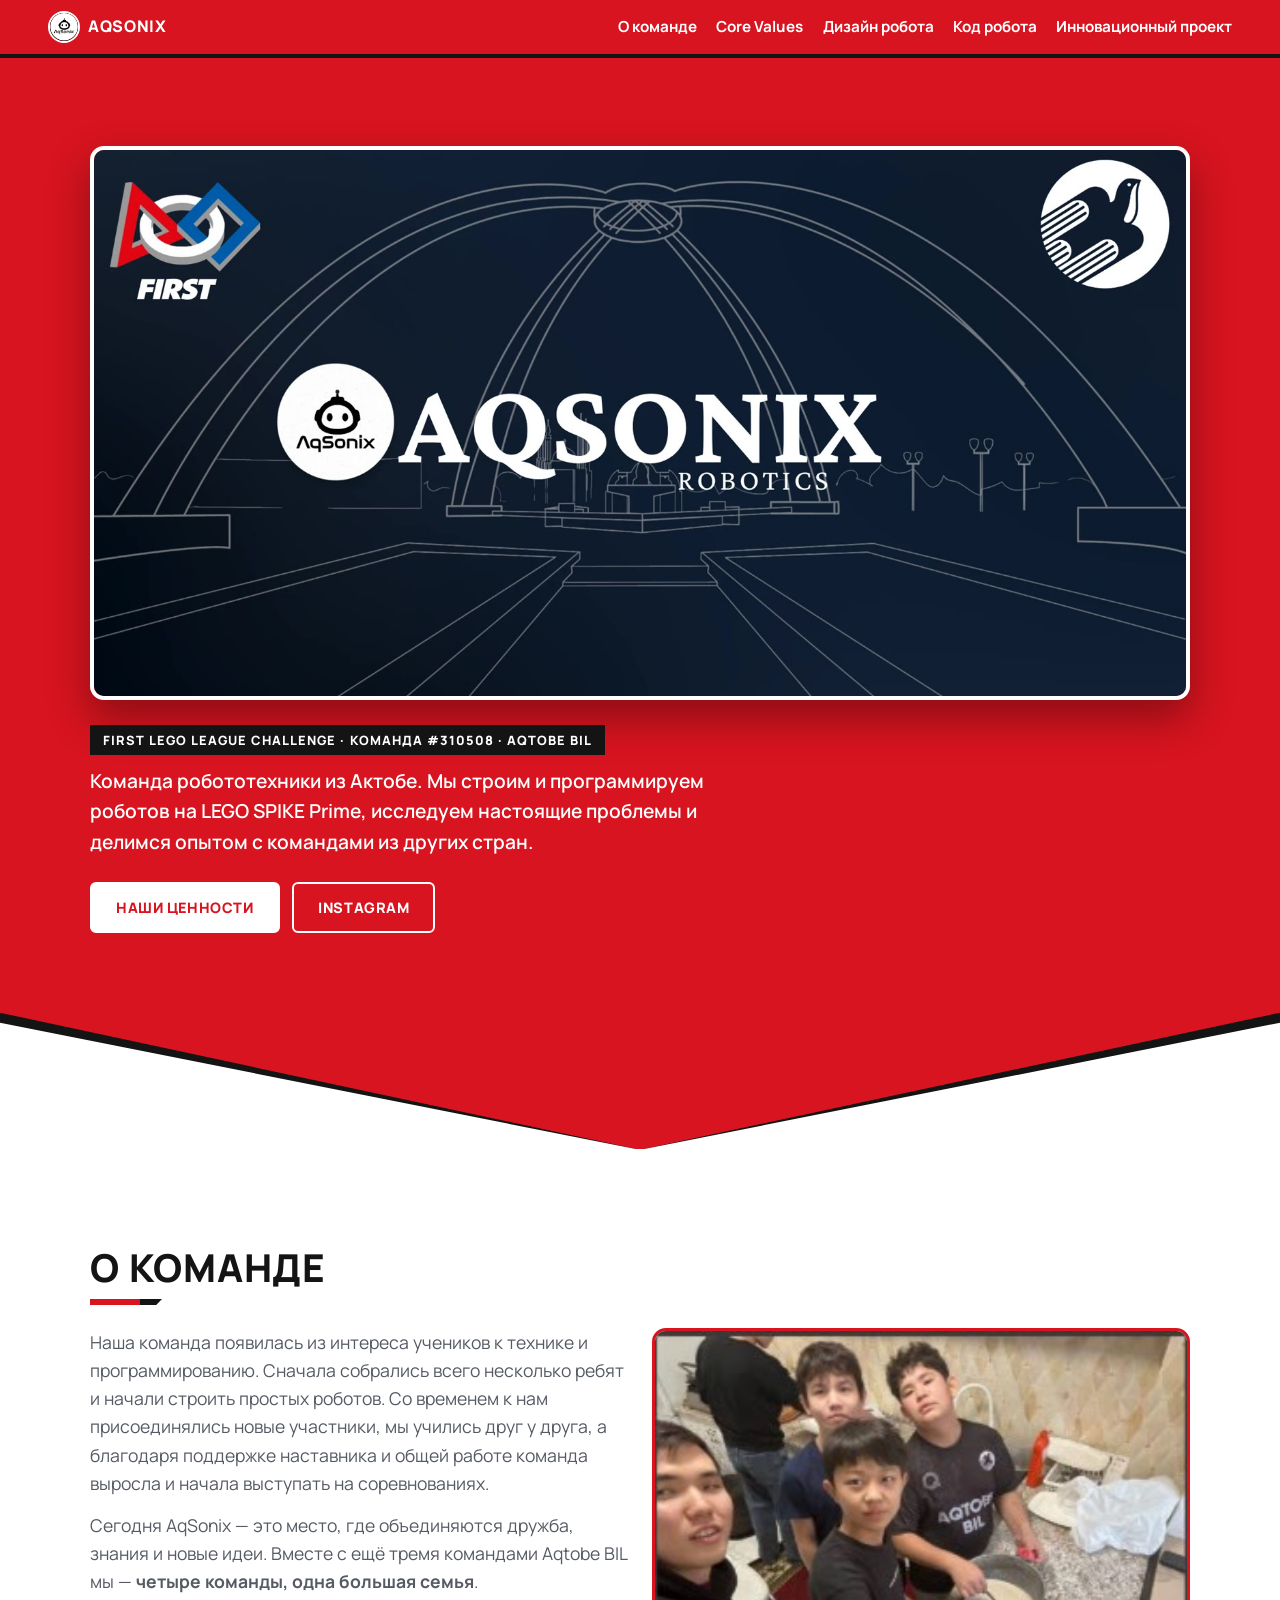
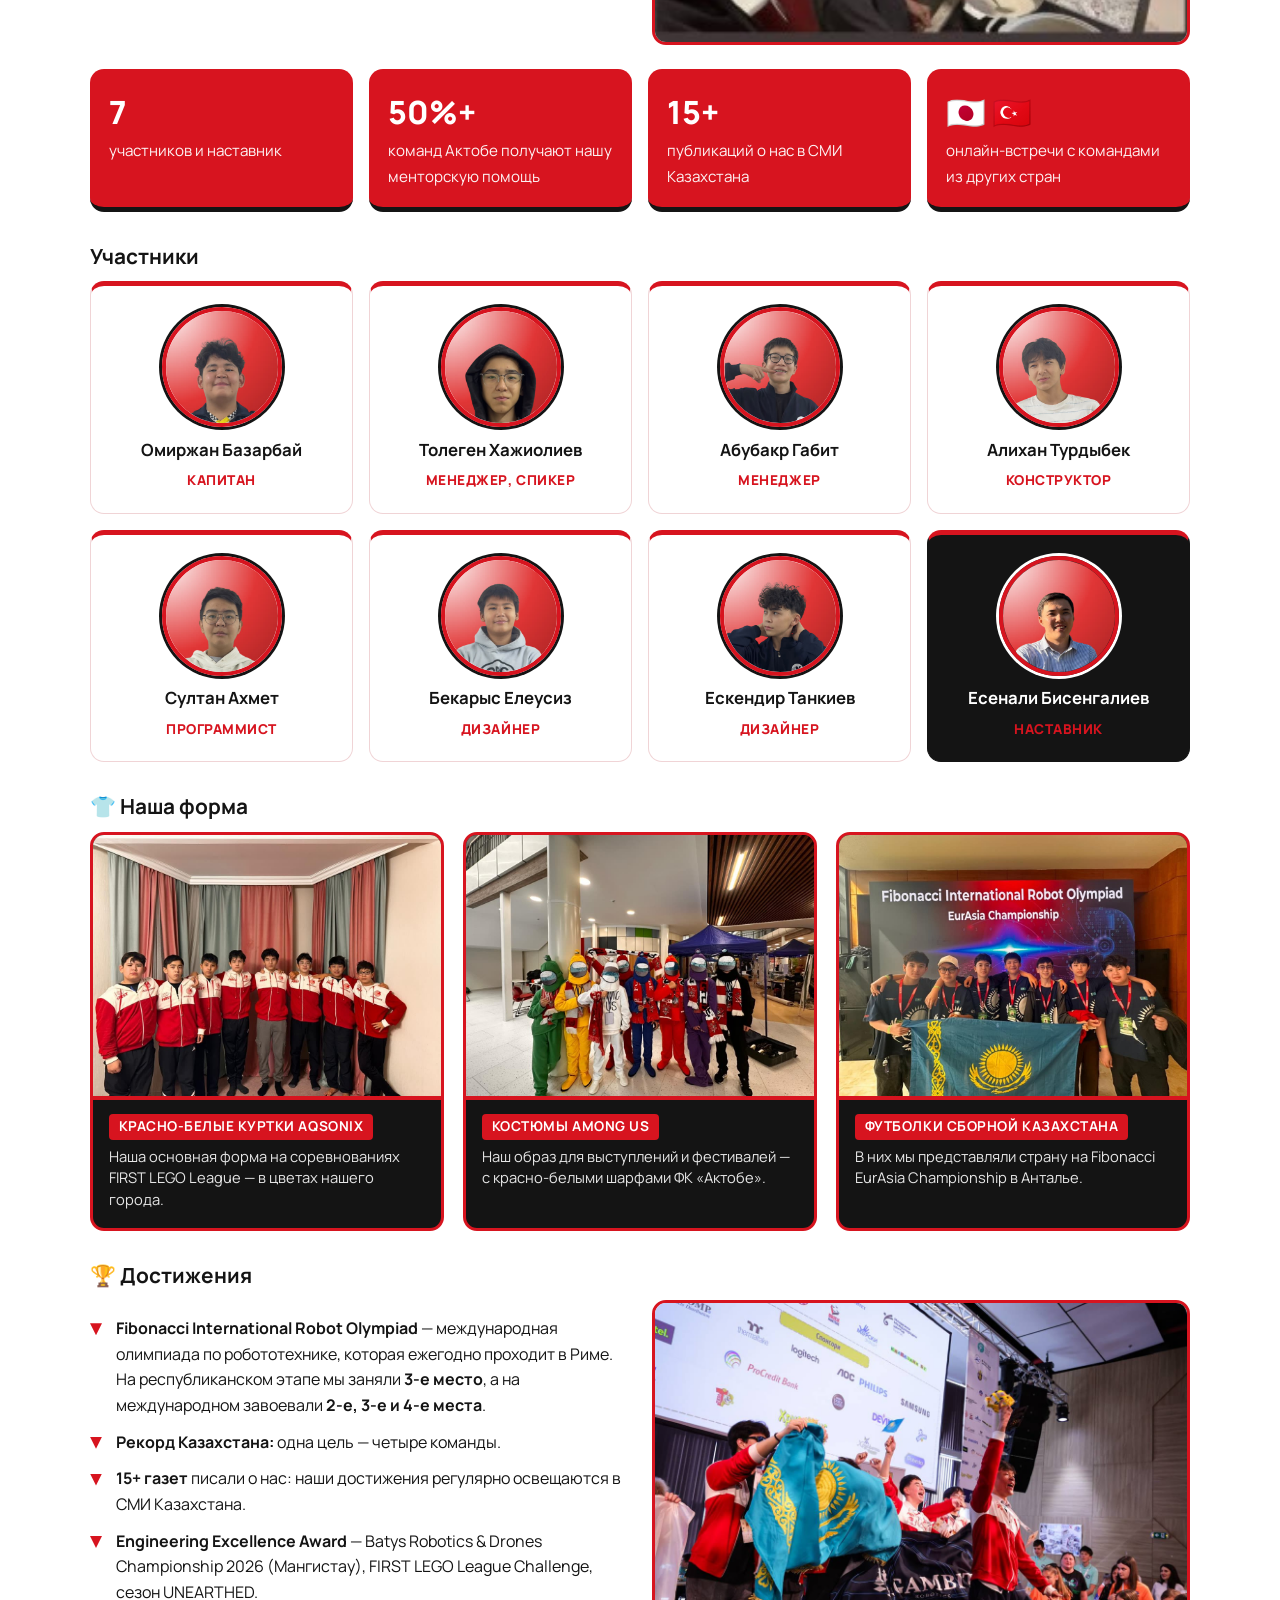
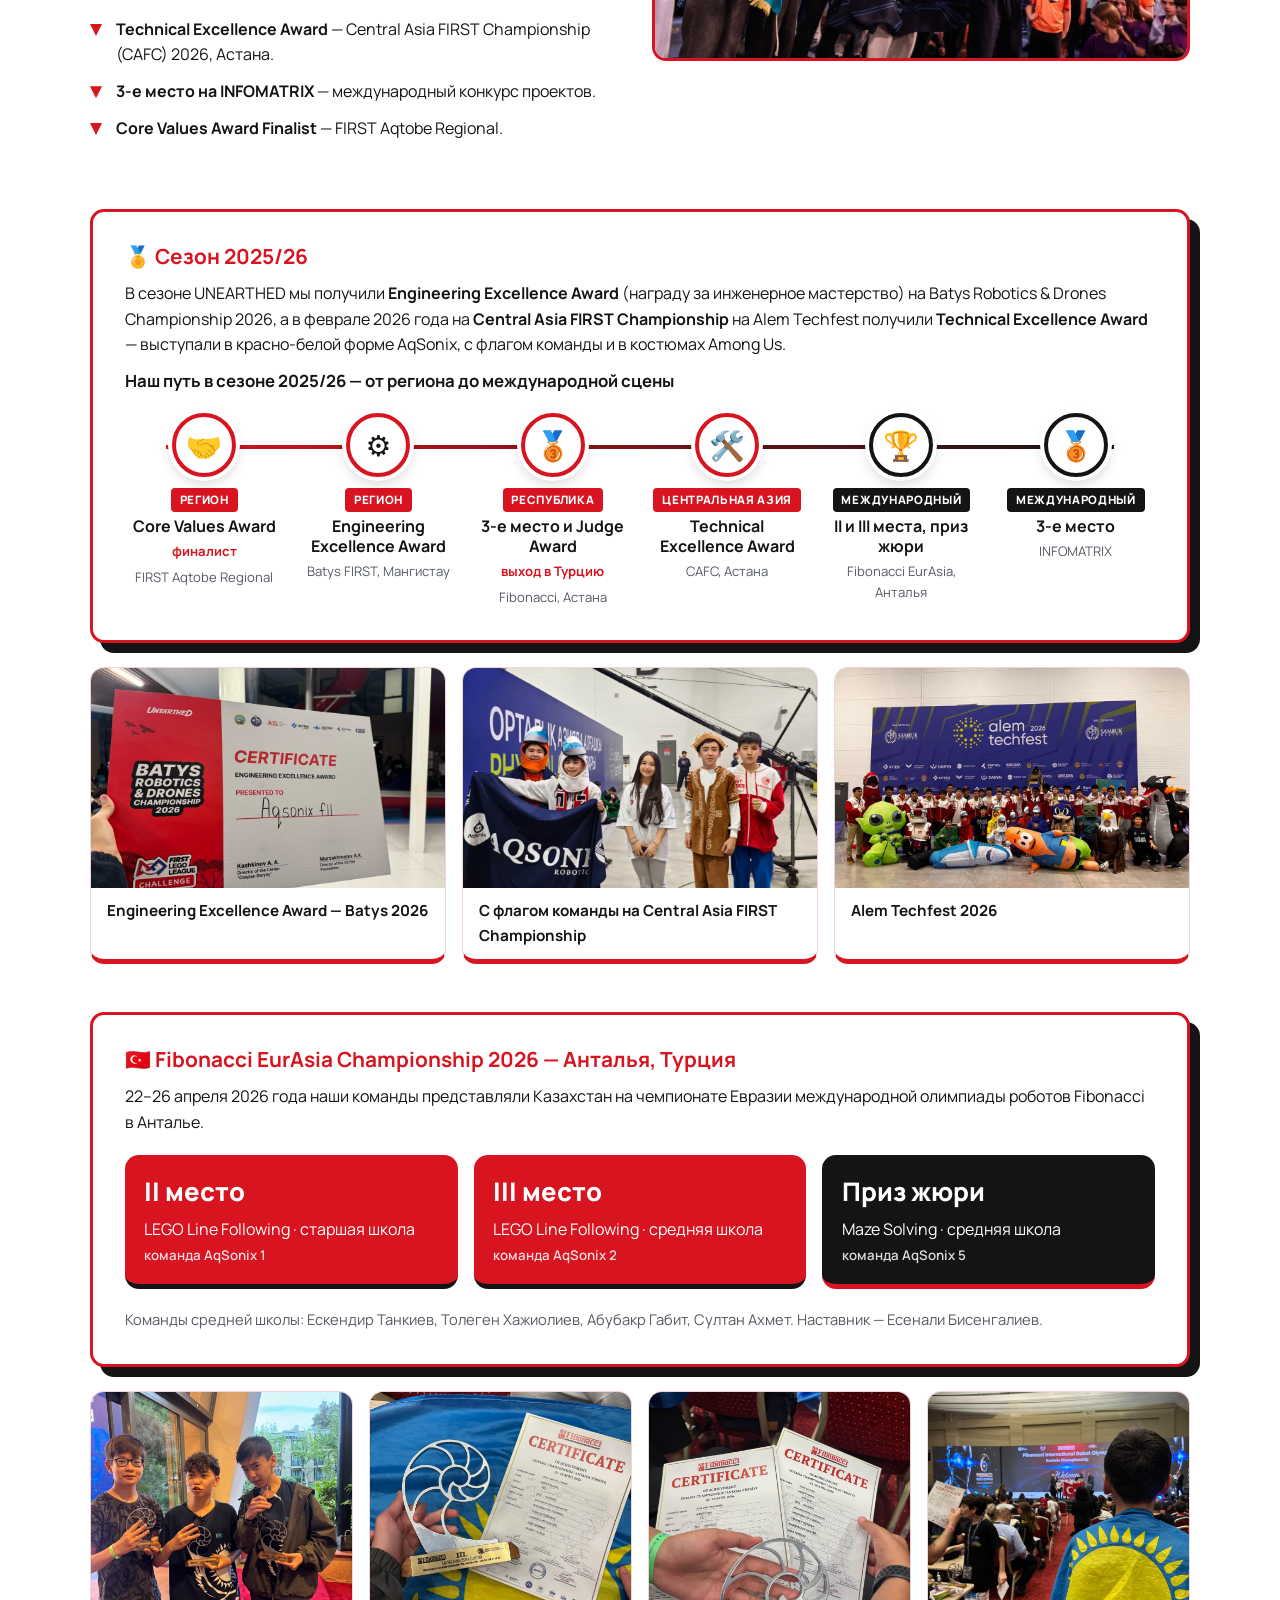
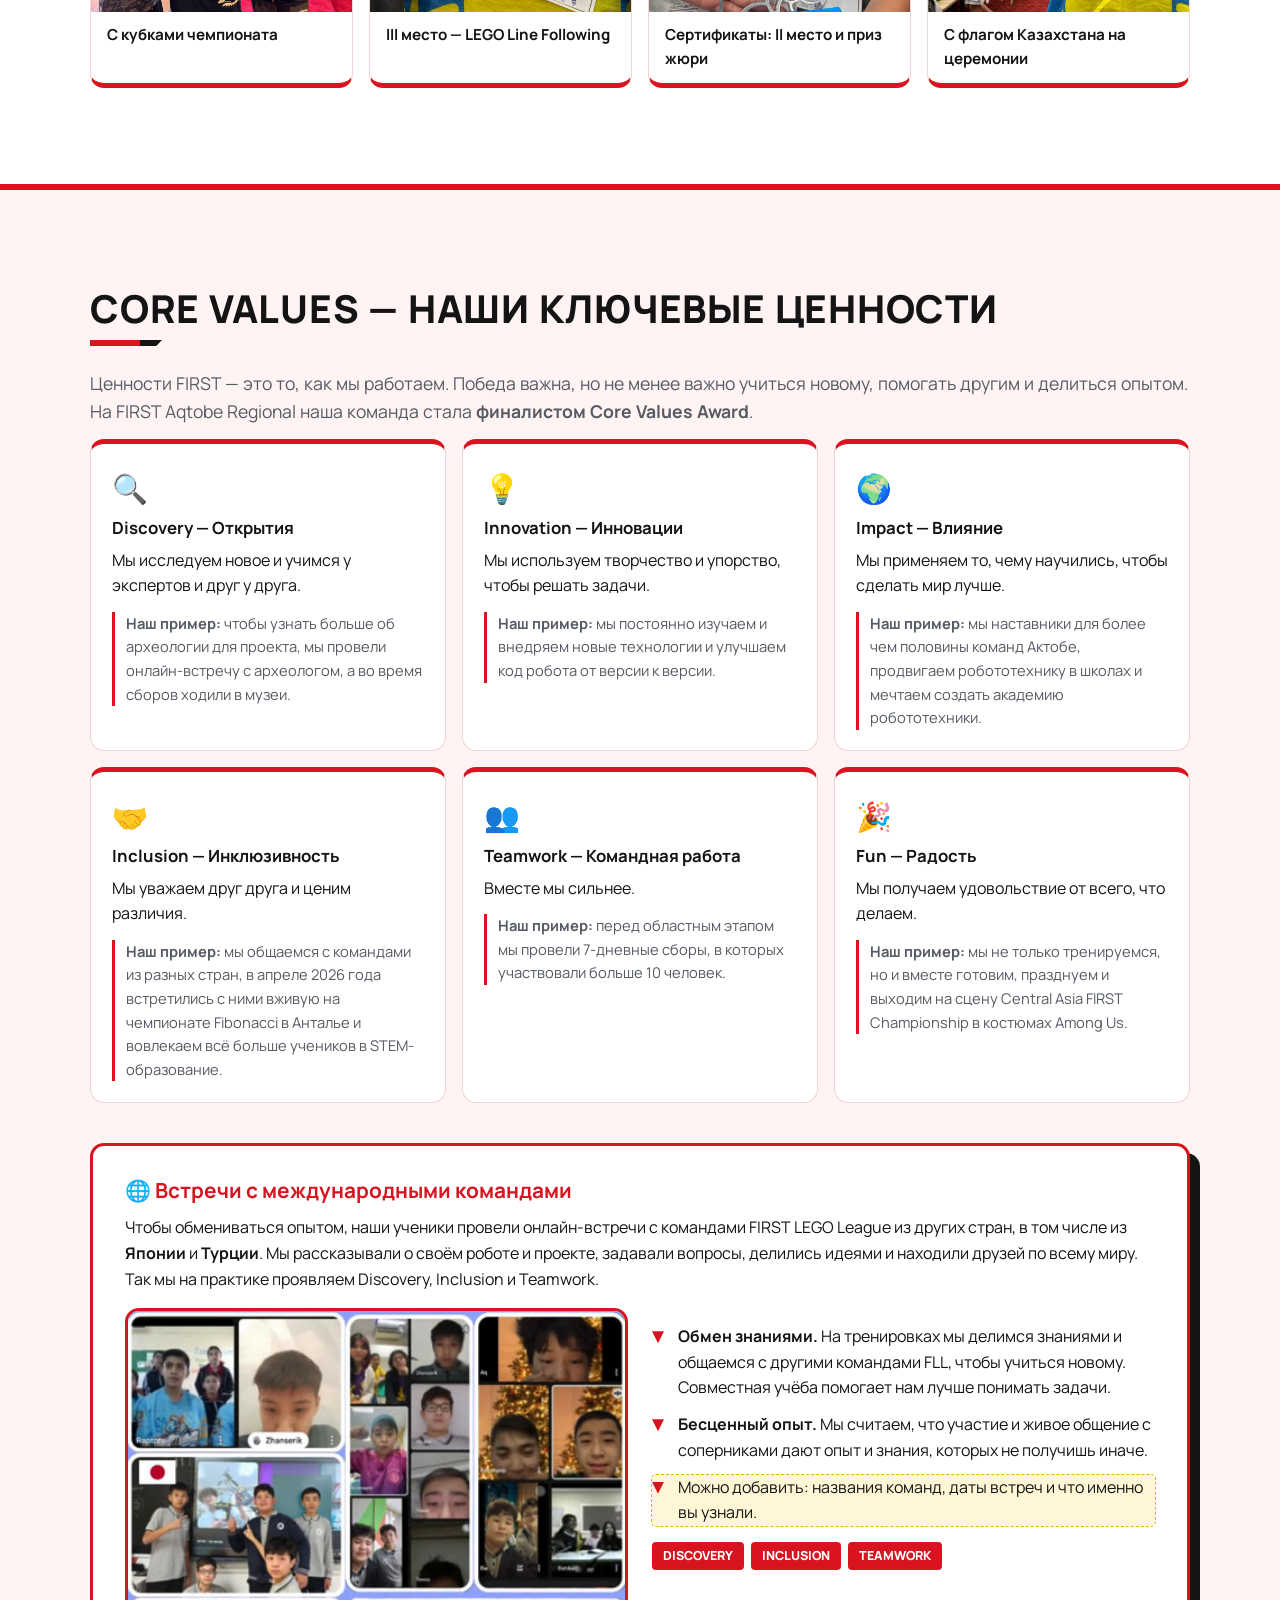
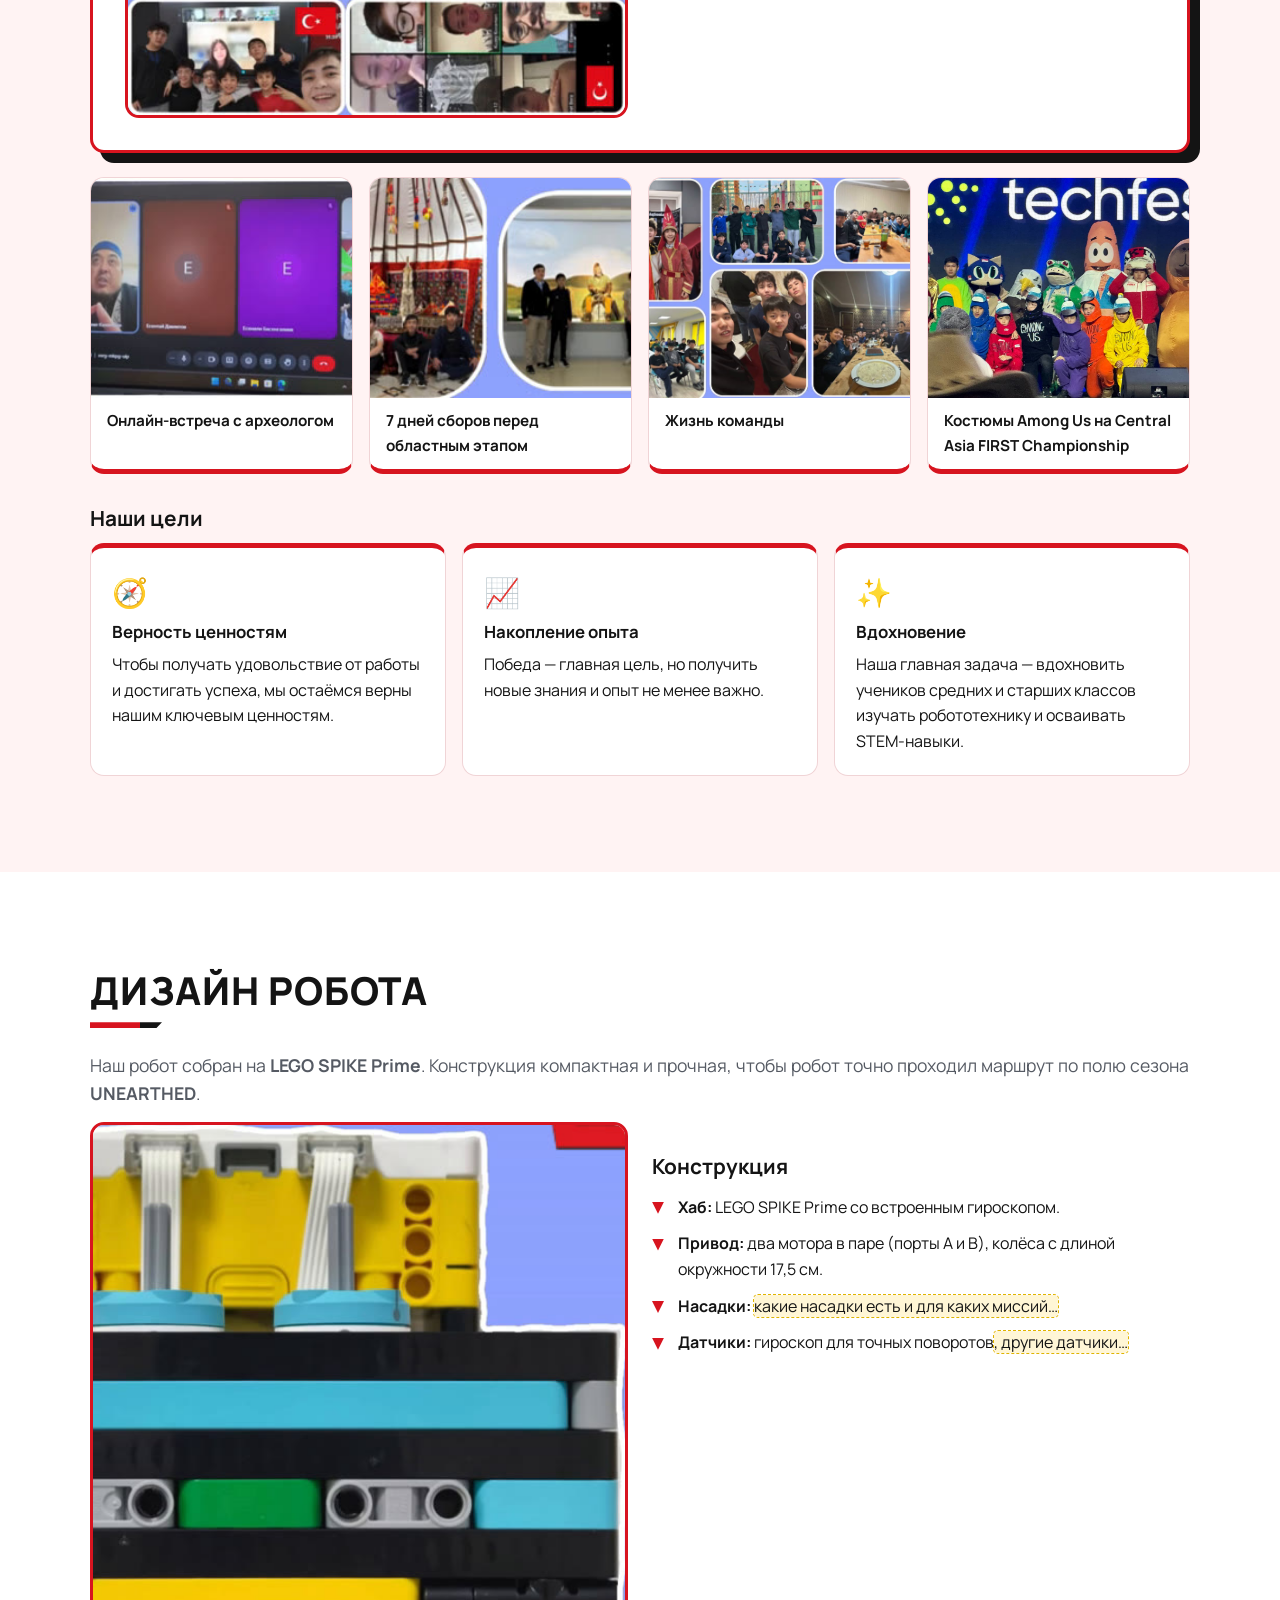
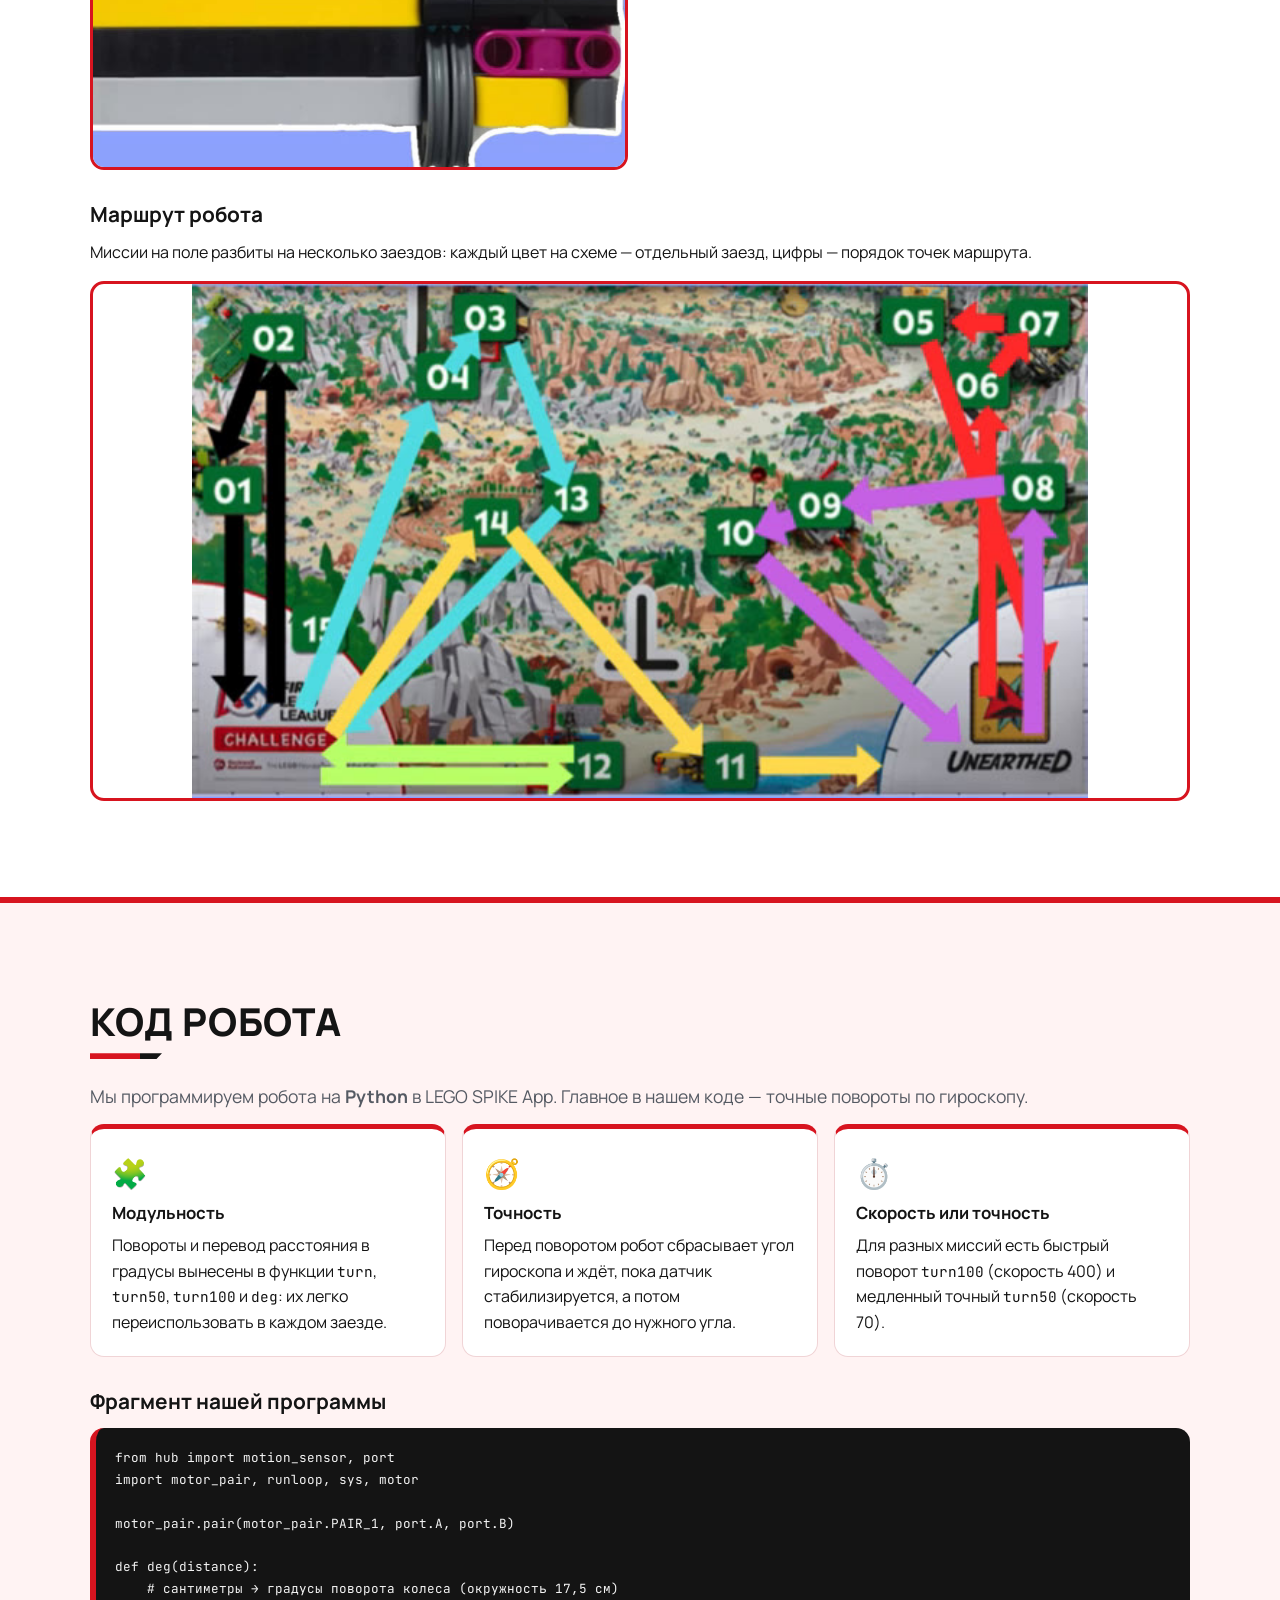
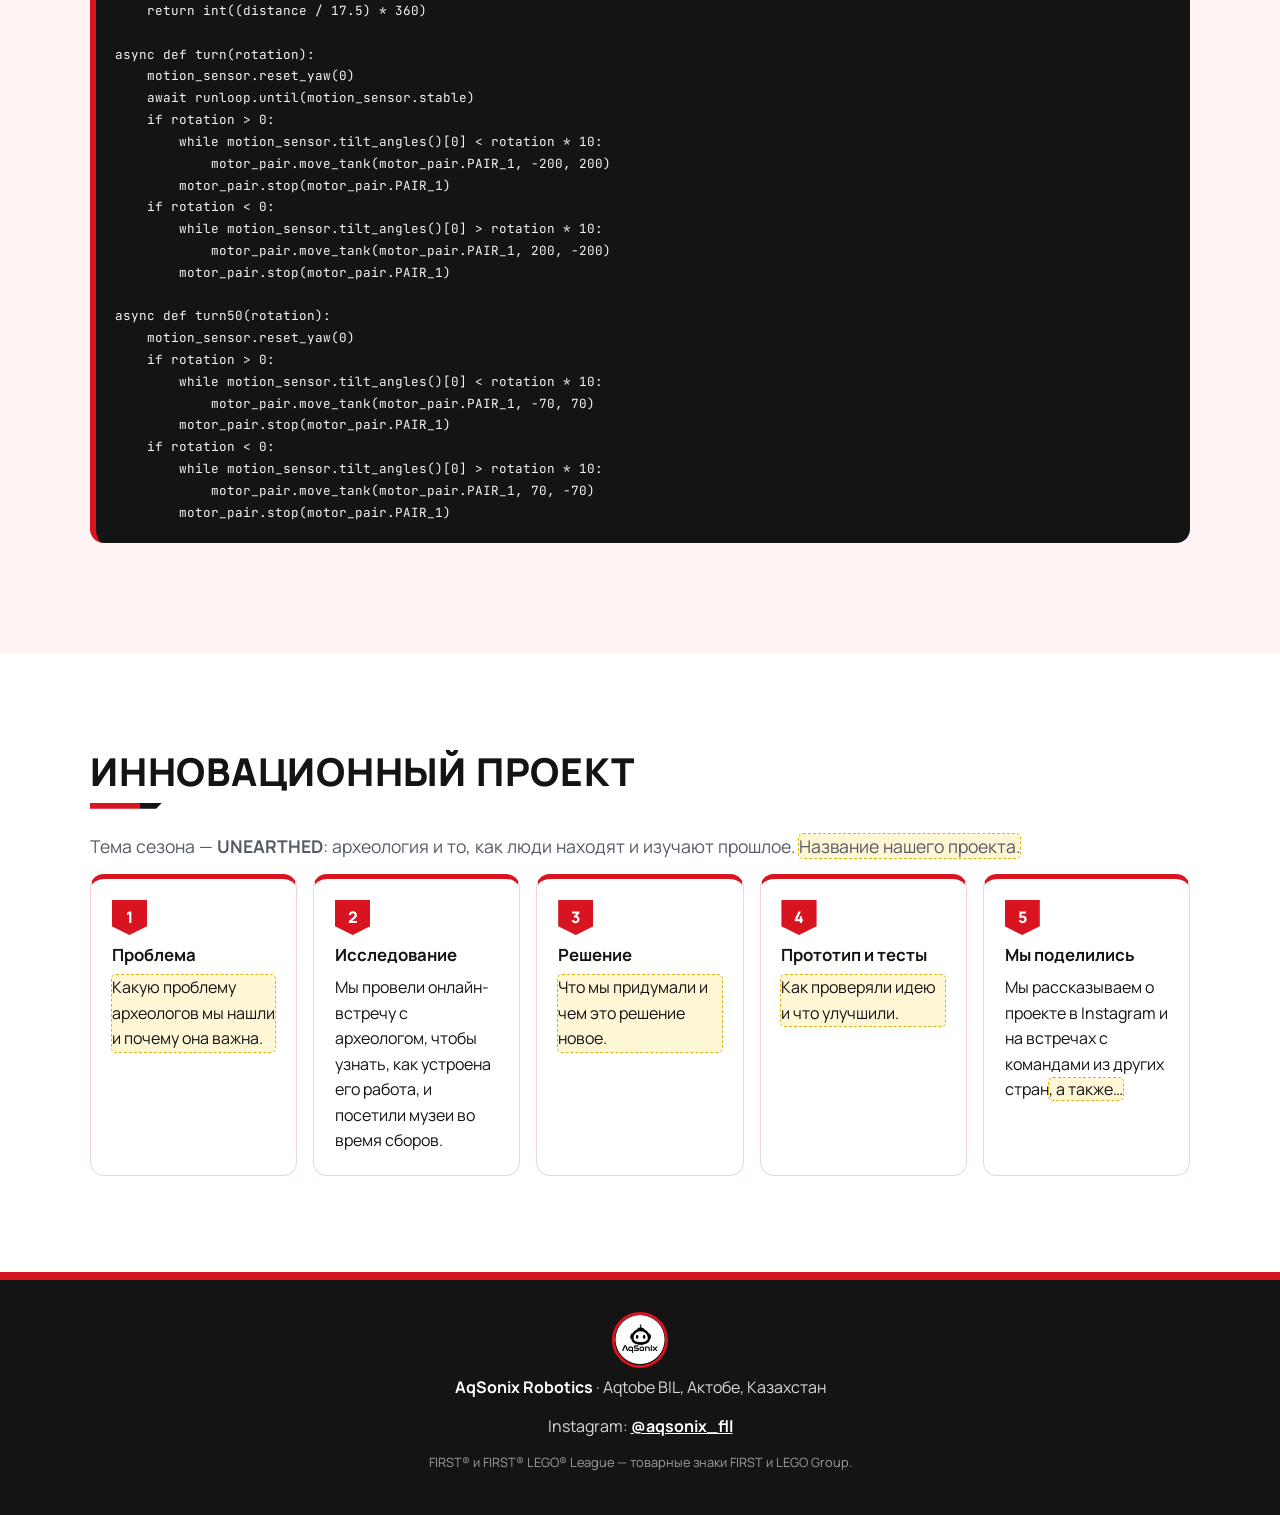
==== index.html @ e860e0c1 "Unpack the AqSonix site into the repository root GitHub Pages serves index.html from the branch root" ====
<!doctype html>
<html lang="ru">
<head>
  <meta charset="utf-8">
  <meta name="viewport" content="width=device-width, initial-scale=1">
  <title>AqSonix Robotics — команда FIRST LEGO League, Актобе</title>
  <meta name="description" content="AqSonix Robotics — команда FIRST LEGO League Challenge из Aqtobe BIL, Актобе: о команде, Core Values, встречи с международными командами, робот, код и проект.">
  <link rel="icon" href="images/logo.jpg">
  <link rel="preconnect" href="https://fonts.googleapis.com">
  <link rel="preconnect" href="https://fonts.gstatic.com" crossorigin>
  <link href="https://fonts.googleapis.com/css2?family=Manrope:wght@400;600;800&family=Playfair+Display:wght@700;800&family=JetBrains+Mono:wght@400;600&display=swap" rel="stylesheet">
  <link rel="stylesheet" href="style.css">
</head>
<body>
  <!--
    КАК ЗАПОЛНЯТЬ САЙТ
    Всё, что выделено на странице жёлтым пунктиром, — места для ваших данных.
    Найдите их в этом файле по слову class="todo", замените текст и удалите class="todo".
    Фото лежат в папке images/.
  -->

  <header class="nav">
    <a class="brand" href="#top"><img src="images/logo.jpg" alt="" width="32" height="32"> AqSonix</a>
    <button class="menu-btn" aria-label="Открыть меню" aria-expanded="false">☰</button>
    <nav class="links">
      <a href="#team">О команде</a>
      <a href="#values">Core Values</a>
      <a href="#design">Дизайн робота</a>
      <a href="#code">Код робота</a>
      <a href="#project">Инновационный проект</a>
    </nav>
  </header>

  <main id="top">
    <section class="hero">
      <h1 class="visually-hidden">AqSonix Robotics</h1>
      <img class="hero-flag" src="images/flag.jpg" alt="Флаг команды AqSonix Robotics" width="1600" height="800">
      <p class="eyebrow">FIRST LEGO League Challenge · команда #310508 · Aqtobe BIL</p>
      <p class="lead">Команда робототехники из Актобе. Мы строим и программируем роботов на LEGO SPIKE Prime, исследуем настоящие проблемы и делимся опытом с командами из других стран.</p>
      <div class="hero-actions">
        <a class="btn" href="#values">Наши ценности</a>
        <a class="btn ghost" href="https://www.instagram.com/aqsonix_fll/" target="_blank" rel="noopener">Instagram</a>
      </div>
    </section>

    <!-- ===================== О КОМАНДЕ ===================== -->
    <section id="team" class="section">
      <h2>О команде</h2>
      <div class="split">
        <div>
          <p class="section-lead">Наша команда появилась из интереса учеников к технике и программированию. Сначала собрались всего несколько ребят и начали строить простых роботов. Со временем к нам присоединялись новые участники, мы учились друг у друга, а благодаря поддержке наставника и общей работе команда выросла и начала выступать на соревнованиях.</p>
          <p class="section-lead">Сегодня AqSonix — это место, где объединяются дружба, знания и новые идеи. Вместе с ещё тремя командами Aqtobe BIL мы — <b>четыре команды, одна большая семья</b>.</p>
        </div>
        <img class="photo" src="images/team-kitchen.jpg" alt="Команда AqSonix вместе готовит">
      </div>

      <div class="stats">
        <div class="stat"><b>7</b><span>участников и наставник</span></div>
        <div class="stat"><b>50%+</b><span>команд Актобе получают нашу менторскую помощь</span></div>
        <div class="stat"><b>15+</b><span>публикаций о нас в СМИ Казахстана</span></div>
        <div class="stat"><b>🇯🇵 🇹🇷</b><span>онлайн-встречи с командами из других стран</span></div>
      </div>

      <h3>Участники</h3>
      <div class="cards members">
        <article class="card member">
          <img class="avatar" src="images/member-omirzhan.jpg" alt="Омиржан Базарбай">
          <h4>Омиржан Базарбай</h4>
          <p class="role">Капитан</p>
        </article>
        <article class="card member">
          <img class="avatar" src="images/member-tolegen.jpg" alt="Толеген Хажиолиев">
          <h4>Толеген Хажиолиев</h4>
          <p class="role">Менеджер, спикер</p>
        </article>
        <article class="card member">
          <img class="avatar" src="images/member-abubakr.jpg" alt="Абубакр Габит">
          <h4>Абубакр Габит</h4>
          <p class="role">Менеджер</p>
        </article>
        <article class="card member">
          <img class="avatar" src="images/member-alikhan.jpg" alt="Алихан Турдыбек">
          <h4>Алихан Турдыбек</h4>
          <p class="role">Конструктор</p>
        </article>
        <article class="card member">
          <img class="avatar" src="images/member-sultan.jpg" alt="Султан Ахмет">
          <h4>Султан Ахмет</h4>
          <p class="role">Программист</p>
        </article>
        <article class="card member">
          <img class="avatar" src="images/member-bekarys.jpg" alt="Бекарыс Елеусиз">
          <h4>Бекарыс Елеусиз</h4>
          <p class="role">Дизайнер</p>
        </article>
        <article class="card member">
          <img class="avatar" src="images/member-eskendir.jpg" alt="Ескендир Танкиев">
          <h4>Ескендир Танкиев</h4>
          <p class="role">Дизайнер</p>
        </article>
        <article class="card member mentor">
          <img class="avatar" src="images/member-yessenali.jpg" alt="Есенали Бисенгалиев">
          <h4>Есенали Бисенгалиев</h4>
          <p class="role">Наставник</p>
        </article>
      </div>

      <h3>👕 Наша форма</h3>
      <div class="uniforms">
        <figure class="uniform">
          <img src="images/uniform-jackets.jpg" alt="Команда AqSonix в красно-белых куртках">
          <figcaption><b>Красно-белые куртки AqSonix</b><span>Наша основная форма на соревнованиях FIRST LEGO League — в цветах нашего города.</span></figcaption>
        </figure>
        <figure class="uniform">
          <img src="images/uniform-among-us.jpg" alt="Команда в костюмах Among Us с шарфами ФК «Актобе»">
          <figcaption><b>Костюмы Among Us</b><span>Наш образ для выступлений и фестивалей — с красно-белыми шарфами ФК «Актобе».</span></figcaption>
        </figure>
        <figure class="uniform">
          <img src="images/uniform-fibonacci.jpg" alt="Команда в футболках сборной Казахстана на Fibonacci EurAsia Championship">
          <figcaption><b>Футболки сборной Казахстана</b><span>В них мы представляли страну на Fibonacci EurAsia Championship в Анталье.</span></figcaption>
        </figure>
      </div>

      <h3>🏆 Достижения</h3>
      <div class="split">
        <ul class="checklist">
          <li><b>Fibonacci International Robot Olympiad</b> — международная олимпиада по робототехнике, которая ежегодно проходит в Риме. На республиканском этапе мы заняли <b>3-е место</b>, а на международном завоевали <b>2-е, 3-е и 4-е места</b>.</li>
          <li><b>Рекорд Казахстана:</b> одна цель — четыре команды.</li>
          <li><b>15+ газет</b> писали о нас: наши достижения регулярно освещаются в СМИ Казахстана.</li>
          <li><b>Engineering Excellence Award</b> — Batys Robotics &amp; Drones Championship 2026 (Мангистау), FIRST LEGO League Challenge, сезон UNEARTHED.</li>
          <li><b>Technical Excellence Award</b> — Central Asia FIRST Championship (CAFC) 2026, Астана.</li>
          <li><b>3-е место на INFOMATRIX</b> — международный конкурс проектов.</li>
          <li><b>Core Values Award Finalist</b> — FIRST Aqtobe Regional.</li>
        </ul>
        <img class="photo" src="images/fibonacci-flag.jpg" alt="Команды Aqtobe BIL с флагом Казахстана на олимпиаде Fibonacci">
      </div>

      <div class="highlight">
        <h3>🏅 Сезон 2025/26</h3>
        <p>В сезоне UNEARTHED мы получили <b>Engineering Excellence Award</b> (награду за инженерное мастерство) на Batys Robotics &amp; Drones Championship 2026, а в феврале 2026 года на <b>Central Asia FIRST Championship</b> на Alem Techfest получили <b>Technical Excellence Award</b> — выступали в красно-белой форме AqSonix, с флагом команды и в костюмах Among Us.</p>
        <h4>Наш путь в сезоне 2025/26 — от региона до международной сцены</h4>
        <ol class="journey">
          <li>
            <span class="badge">🤝</span>
            <span class="level">Регион</span>
            <b>Core Values Award</b>
            <span class="award-note">финалист</span>
            <small>FIRST Aqtobe Regional</small>
          </li>
          <li>
            <span class="badge">⚙️</span>
            <span class="level">Регион</span>
            <b>Engineering Excellence Award</b>
            <small>Batys FIRST, Мангистау</small>
          </li>
          <li>
            <span class="badge">🥉</span>
            <span class="level">Республика</span>
            <b>3-е место и Judge Award</b>
            <span class="award-note">выход в Турцию</span>
            <small>Fibonacci, Астана</small>
          </li>
          <li>
            <span class="badge">🛠️</span>
            <span class="level">Центральная Азия</span>
            <b>Technical Excellence Award</b>
            <small>CAFC, Астана</small>
          </li>
          <li>
            <span class="badge">🏆</span>
            <span class="level">Международный</span>
            <b>II и III места, приз жюри</b>
            <small>Fibonacci EurAsia, Анталья</small>
          </li>
          <li>
            <span class="badge">🥉</span>
            <span class="level">Международный</span>
            <b>3-е место</b>
            <small>INFOMATRIX</small>
          </li>
        </ol>
      </div>

      <div class="gallery">
        <figure>
          <img src="images/batys-2026-engineering-award.jpg" alt="Сертификат Engineering Excellence Award, Batys Robotics and Drones Championship 2026">
          <figcaption>Engineering Excellence Award — Batys 2026</figcaption>
        </figure>
        <figure>
          <img src="images/central-asia-2026-team-flag.jpg" alt="Команда AqSonix с флагом на Central Asia FIRST Championship">
          <figcaption>С флагом команды на Central Asia FIRST Championship</figcaption>
        </figure>
        <figure>
          <img src="images/central-asia-2026-techfest.jpg" alt="Общее фото участников на Alem Techfest 2026">
          <figcaption>Alem Techfest 2026</figcaption>
        </figure>
      </div>

      <div class="highlight">
        <h3>🇹🇷 Fibonacci EurAsia Championship 2026 — Анталья, Турция</h3>
        <p>22–26 апреля 2026 года наши команды представляли Казахстан на чемпионате Евразии международной олимпиады роботов Fibonacci в Анталье.</p>
        <div class="results">
          <div class="result gold-2"><b>II место</b><span>LEGO Line Following · старшая школа</span><small>команда AqSonix 1</small></div>
          <div class="result gold-3"><b>III место</b><span>LEGO Line Following · средняя школа</span><small>команда AqSonix 2</small></div>
          <div class="result jury"><b>Приз жюри</b><span>Maze Solving · средняя школа</span><small>команда AqSonix 5</small></div>
        </div>
        <p class="small-note">Команды средней школы: Ескендир Танкиев, Толеген Хажиолиев, Абубакр Габит, Султан Ахмет. Наставник — Есенали Бисенгалиев.</p>
      </div>

      <div class="gallery">
        <figure>
          <img src="images/fibonacci-2026-trophies.jpg" alt="Участники AqSonix с кубками Fibonacci">
          <figcaption>С кубками чемпионата</figcaption>
        </figure>
        <figure>
          <img src="images/fibonacci-2026-third-place.jpg" alt="Кубок и сертификат за III место в LEGO Line Following">
          <figcaption>III место — LEGO Line Following</figcaption>
        </figure>
        <figure>
          <img src="images/fibonacci-2026-certificates.jpg" alt="Сертификаты Fibonacci EurAsia Championship">
          <figcaption>Сертификаты: II место и приз жюри</figcaption>
        </figure>
        <figure>
          <img src="images/fibonacci-2026-hall.jpg" alt="Участник с флагом Казахстана на церемонии Fibonacci">
          <figcaption>С флагом Казахстана на церемонии</figcaption>
        </figure>
      </div>
    </section>

    <!-- ===================== CORE VALUES ===================== -->
    <section id="values" class="section alt">
      <h2>Core Values — наши ключевые ценности</h2>
      <p class="section-lead">Ценности FIRST — это то, как мы работаем. Победа важна, но не менее важно учиться новому, помогать другим и делиться опытом. На FIRST Aqtobe Regional наша команда стала <b>финалистом Core Values Award</b>.</p>

      <div class="cards values">
        <article class="card value">
          <div class="icon">🔍</div>
          <h4>Discovery — Открытия</h4>
          <p>Мы исследуем новое и учимся у экспертов и друг у друга.</p>
          <p class="example"><b>Наш пример:</b> чтобы узнать больше об археологии для проекта, мы провели онлайн-встречу с археологом, а во время сборов ходили в музеи.</p>
        </article>
        <article class="card value">
          <div class="icon">💡</div>
          <h4>Innovation — Инновации</h4>
          <p>Мы используем творчество и упорство, чтобы решать задачи.</p>
          <p class="example"><b>Наш пример:</b> мы постоянно изучаем и внедряем новые технологии и улучшаем код робота от версии к версии.</p>
        </article>
        <article class="card value">
          <div class="icon">🌍</div>
          <h4>Impact — Влияние</h4>
          <p>Мы применяем то, чему научились, чтобы сделать мир лучше.</p>
          <p class="example"><b>Наш пример:</b> мы наставники для более чем половины команд Актобе, продвигаем робототехнику в школах и мечтаем создать академию робототехники.</p>
        </article>
        <article class="card value">
          <div class="icon">🤝</div>
          <h4>Inclusion — Инклюзивность</h4>
          <p>Мы уважаем друг друга и ценим различия.</p>
          <p class="example"><b>Наш пример:</b> мы общаемся с командами из разных стран, в апреле 2026 года встретились с ними вживую на чемпионате Fibonacci в Анталье и вовлекаем всё больше учеников в STEM-образование.</p>
        </article>
        <article class="card value">
          <div class="icon">👥</div>
          <h4>Teamwork — Командная работа</h4>
          <p>Вместе мы сильнее.</p>
          <p class="example"><b>Наш пример:</b> перед областным этапом мы провели 7-дневные сборы, в которых участвовали больше 10 человек.</p>
        </article>
        <article class="card value">
          <div class="icon">🎉</div>
          <h4>Fun — Радость</h4>
          <p>Мы получаем удовольствие от всего, что делаем.</p>
          <p class="example"><b>Наш пример:</b> мы не только тренируемся, но и вместе готовим, празднуем и выходим на сцену Central Asia FIRST Championship в костюмах Among Us.</p>
        </article>
      </div>

      <div class="highlight">
        <h3>🌐 Встречи с международными командами</h3>
        <p>Чтобы обмениваться опытом, наши ученики провели онлайн-встречи с командами FIRST LEGO League из других стран, в том числе из <b>Японии</b> и <b>Турции</b>. Мы рассказывали о своём роботе и проекте, задавали вопросы, делились идеями и находили друзей по всему миру. Так мы на практике проявляем Discovery, Inclusion и Teamwork.</p>
        <div class="split">
          <img class="photo" src="images/international-meetings.jpg" alt="Скриншоты онлайн-встреч с командами из Японии и Турции">
          <div>
            <ul class="checklist">
              <li><b>Обмен знаниями.</b> На тренировках мы делимся знаниями и общаемся с другими командами FLL, чтобы учиться новому. Совместная учёба помогает нам лучше понимать задачи.</li>
              <li><b>Бесценный опыт.</b> Мы считаем, что участие и живое общение с соперниками дают опыт и знания, которых не получишь иначе.</li>
              <li class="todo">Можно добавить: названия команд, даты встреч и что именно вы узнали.</li>
            </ul>
            <p class="values-tags"><span>Discovery</span><span>Inclusion</span><span>Teamwork</span></p>
          </div>
        </div>
      </div>

      <div class="gallery">
        <figure>
          <img src="images/archaeologist-meeting.jpg" alt="Онлайн-встреча с археологом">
          <figcaption>Онлайн-встреча с археологом</figcaption>
        </figure>
        <figure>
          <img src="images/regional-camp.jpg" alt="Сборы перед областным этапом">
          <figcaption>7 дней сборов перед областным этапом</figcaption>
        </figure>
        <figure>
          <img src="images/team-history.jpg" alt="Жизнь команды">
          <figcaption>Жизнь команды</figcaption>
        </figure>
        <figure>
          <img src="images/techfest-costumes.jpg" alt="Команда в костюмах Among Us на сцене Techfest">
          <figcaption>Костюмы Among Us на Central Asia FIRST Championship</figcaption>
        </figure>
      </div>

      <h3>Наши цели</h3>
      <div class="cards">
        <article class="card">
          <div class="icon">🧭</div>
          <h4>Верность ценностям</h4>
          <p>Чтобы получать удовольствие от работы и достигать успеха, мы остаёмся верны нашим ключевым ценностям.</p>
        </article>
        <article class="card">
          <div class="icon">📈</div>
          <h4>Накопление опыта</h4>
          <p>Победа — главная цель, но получить новые знания и опыт не менее важно.</p>
        </article>
        <article class="card">
          <div class="icon">✨</div>
          <h4>Вдохновение</h4>
          <p>Наша главная задача — вдохновить учеников средних и старших классов изучать робототехнику и осваивать STEM-навыки.</p>
        </article>
      </div>
    </section>

    <!-- ===================== ДИЗАЙН РОБОТА ===================== -->
    <section id="design" class="section">
      <h2>Дизайн робота</h2>
      <p class="section-lead">Наш робот собран на <b>LEGO SPIKE Prime</b>. Конструкция компактная и прочная, чтобы робот точно проходил маршрут по полю сезона <b>UNEARTHED</b>.</p>

      <div class="split">
        <img class="photo" src="images/robot.jpg" alt="Робот команды AqSonix">
        <div>
          <h3>Конструкция</h3>
          <ul class="checklist">
            <li><b>Хаб:</b> LEGO SPIKE Prime со встроенным гироскопом.</li>
            <li><b>Привод:</b> два мотора в паре (порты A и B), колёса с длиной окружности 17,5 см.</li>
            <li><b>Насадки:</b> <span class="todo">какие насадки есть и для каких миссий…</span></li>
            <li><b>Датчики:</b> гироскоп для точных поворотов<span class="todo">, другие датчики…</span></li>
          </ul>
        </div>
      </div>

      <h3>Маршрут робота</h3>
      <p>Миссии на поле разбиты на несколько заездов: каждый цвет на схеме — отдельный заезд, цифры — порядок точек маршрута.</p>
      <img class="photo wide" src="images/robot-path.jpg" alt="Схема маршрута робота по полю UNEARTHED">
    </section>

    <!-- ===================== КОД РОБОТА ===================== -->
    <section id="code" class="section alt">
      <h2>Код робота</h2>
      <p class="section-lead">Мы программируем робота на <b>Python</b> в LEGO SPIKE App. Главное в нашем коде — точные повороты по гироскопу.</p>

      <div class="cards code-ideas">
        <article class="card">
          <div class="icon">🧩</div>
          <h4>Модульность</h4>
          <p>Повороты и перевод расстояния в градусы вынесены в функции <code>turn</code>, <code>turn50</code>, <code>turn100</code> и <code>deg</code>: их легко переиспользовать в каждом заезде.</p>
        </article>
        <article class="card">
          <div class="icon">🧭</div>
          <h4>Точность</h4>
          <p>Перед поворотом робот сбрасывает угол гироскопа и ждёт, пока датчик стабилизируется, а потом поворачивается до нужного угла.</p>
        </article>
        <article class="card">
          <div class="icon">⏱️</div>
          <h4>Скорость или точность</h4>
          <p>Для разных миссий есть быстрый поворот <code>turn100</code> (скорость 400) и медленный точный <code>turn50</code> (скорость 70).</p>
        </article>
      </div>

      <h3>Фрагмент нашей программы</h3>
<pre class="code"><code>from hub import motion_sensor, port
import motor_pair, runloop, sys, motor

motor_pair.pair(motor_pair.PAIR_1, port.A, port.B)

def deg(distance):
    # сантиметры → градусы поворота колеса (окружность 17,5 см)
    return int((distance / 17.5) * 360)

async def turn(rotation):
    motion_sensor.reset_yaw(0)
    await runloop.until(motion_sensor.stable)
    if rotation &gt; 0:
        while motion_sensor.tilt_angles()[0] &lt; rotation * 10:
            motor_pair.move_tank(motor_pair.PAIR_1, -200, 200)
        motor_pair.stop(motor_pair.PAIR_1)
    if rotation &lt; 0:
        while motion_sensor.tilt_angles()[0] &gt; rotation * 10:
            motor_pair.move_tank(motor_pair.PAIR_1, 200, -200)
        motor_pair.stop(motor_pair.PAIR_1)

async def turn50(rotation):
    motion_sensor.reset_yaw(0)
    if rotation &gt; 0:
        while motion_sensor.tilt_angles()[0] &lt; rotation * 10:
            motor_pair.move_tank(motor_pair.PAIR_1, -70, 70)
        motor_pair.stop(motor_pair.PAIR_1)
    if rotation &lt; 0:
        while motion_sensor.tilt_angles()[0] &gt; rotation * 10:
            motor_pair.move_tank(motor_pair.PAIR_1, 70, -70)
        motor_pair.stop(motor_pair.PAIR_1)</code></pre>
    </section>

    <!-- ===================== ИННОВАЦИОННЫЙ ПРОЕКТ ===================== -->
    <section id="project" class="section">
      <h2>Инновационный проект</h2>
      <p class="section-lead">Тема сезона — <b>UNEARTHED</b>: археология и то, как люди находят и изучают прошлое. <span class="todo">Название нашего проекта.</span></p>

      <div class="project-flow">
        <article class="card step-card">
          <span class="num">1</span>
          <h4>Проблема</h4>
          <p class="todo">Какую проблему археологов мы нашли и почему она важна.</p>
        </article>
        <article class="card step-card">
          <span class="num">2</span>
          <h4>Исследование</h4>
          <p>Мы провели онлайн-встречу с археологом, чтобы узнать, как устроена его работа, и посетили музеи во время сборов.</p>
        </article>
        <article class="card step-card">
          <span class="num">3</span>
          <h4>Решение</h4>
          <p class="todo">Что мы придумали и чем это решение новое.</p>
        </article>
        <article class="card step-card">
          <span class="num">4</span>
          <h4>Прототип и тесты</h4>
          <p class="todo">Как проверяли идею и что улучшили.</p>
        </article>
        <article class="card step-card">
          <span class="num">5</span>
          <h4>Мы поделились</h4>
          <p>Мы рассказываем о проекте в Instagram и на встречах с командами из других стран<span class="todo">, а также…</span></p>
        </article>
      </div>
    </section>
  </main>

  <footer class="footer">
    <img src="images/logo.jpg" alt="" width="56" height="56">
    <p><b>AqSonix Robotics</b> · Aqtobe BIL, Актобе, Казахстан</p>
    <p>Instagram: <a href="https://www.instagram.com/aqsonix_fll/" target="_blank" rel="noopener">@aqsonix_fll</a></p>
    <p class="small">FIRST® и FIRST® LEGO® League — товарные знаки FIRST и LEGO Group.</p>
  </footer>

  <script src="script.js"></script>
</body>
</html>
---- style.css ----
/* AqSonix — red, white and black, after the FC Aktobe crest */
:root {
  --red: #d7141f;
  --red-dark: #a50e17;
  --black: #141414;
  --white: #ffffff;
  --bg: #ffffff;
  --surface: #ffffff;
  --alt: #fff3f3;
  --text: #141414;
  --muted: #555a63;
  --border: #f0d4d6;
  --todo-bg: #fff6d6;
  --todo-border: #e0b400;
  --code-bg: #141414;
  --code-text: #f4f4f4;
  --radius: 14px;
}

@media (prefers-color-scheme: dark) {
  :root {
    --bg: #121212;
    --surface: #1c1c1c;
    --alt: #1f1416;
    --text: #f4f4f4;
    --muted: #b8b8b8;
    --border: #3a2427;
    --todo-bg: #3a3214;
    --todo-border: #c99c00;
    --code-bg: #0b0b0b;
  }
}

* { box-sizing: border-box; }
html { scroll-behavior: smooth; scroll-padding-top: 72px; }
body {
  margin: 0;
  font-family: "Manrope", system-ui, sans-serif;
  background: var(--bg);
  color: var(--text);
  line-height: 1.6;
}
h1, h2, h3, h4 { line-height: 1.2; margin: 0 0 .6em; }
h2 {
  font-size: clamp(1.7rem, 4vw, 2.4rem); font-weight: 800; text-transform: uppercase; letter-spacing: .02em;
}
/* Red bar with a white-black chevron under every section title */
h2::after {
  content: ""; display: block; width: 72px; height: 6px; margin-top: .5rem;
  background: linear-gradient(90deg, var(--red) 0 70%, var(--black) 70% 100%);
  clip-path: polygon(0 0, 100% 0, 92% 100%, 0 100%);
}
h3 { font-size: 1.3rem; margin-top: 2rem; }
h4 { font-size: 1.05rem; }
p { margin: 0 0 .8em; }
a { color: var(--red); }
code { font-family: "JetBrains Mono", monospace; font-size: .9em; }

/* Placeholder for data the team still has to fill in */
.todo {
  background: var(--todo-bg);
  outline: 1px dashed var(--todo-border);
  border-radius: 4px;
}

.visually-hidden {
  position: absolute; width: 1px; height: 1px; overflow: hidden;
  clip: rect(0 0 0 0); white-space: nowrap;
}

/* Navigation: red bar */
.nav {
  position: sticky; top: 0; z-index: 10;
  display: flex; align-items: center; justify-content: space-between;
  gap: 1rem; padding: .7rem clamp(16px, 4vw, 48px);
  background: var(--red); color: var(--white);
  border-bottom: 4px solid var(--black);
}
.brand {
  font-weight: 800; text-decoration: none; color: var(--white);
  display: flex; align-items: center; gap: .5rem; letter-spacing: .04em; text-transform: uppercase;
}
.brand img { border-radius: 50%; border: 2px solid var(--white); }
.links { display: flex; gap: 1.2rem; flex-wrap: wrap; }
.links a { color: var(--white); text-decoration: none; font-weight: 700; font-size: .95rem; }
.links a:hover { text-decoration: underline; text-underline-offset: 4px; }
.menu-btn { display: none; background: none; border: 0; font-size: 1.6rem; color: var(--white); cursor: pointer; }

@media (max-width: 820px) {
  .menu-btn { display: block; }
  .links {
    display: none; position: absolute; top: 100%; left: 0; right: 0;
    flex-direction: column; gap: 0; background: var(--red-dark);
  }
  .links.open { display: flex; }
  .links a { padding: .9rem 16px; border-top: 1px solid rgba(255,255,255,.2); }
}

/* Hero: red field with a big white-black "V" chevron like the crest */
.hero {
  position: relative; overflow: hidden;
  padding: clamp(32px, 6vw, 72px) max(clamp(16px, 4vw, 48px), calc((100% - 1100px) / 2)) calc(clamp(90px, 15vw, 210px) + 24px);
  color: var(--white);
  background: var(--red);
}
.hero::before, .hero::after {
  content: ""; position: absolute; left: 50%; bottom: -1px; transform: translateX(-50%);
  width: 140%; pointer-events: none;
}
.hero::before {
  height: clamp(90px, 15vw, 210px); background: var(--black);
  clip-path: polygon(0 0, 50% 100%, 100% 0, 100% 100%, 0 100%);
}
.hero::after {
  height: calc(clamp(90px, 15vw, 210px) - 14px); background: var(--bg);
  clip-path: polygon(0 0, 50% 100%, 100% 0, 100% 100%, 0 100%);
}
.hero > * { position: relative; z-index: 1; }
.hero-flag {
  display: block; width: 100%; height: auto; border-radius: var(--radius);
  border: 4px solid var(--white); box-shadow: 0 18px 40px rgba(0,0,0,.35);
}
.eyebrow {
  display: inline-block; margin-top: 1.6rem; padding: .3rem .8rem;
  background: var(--black); color: var(--white);
  font-weight: 800; text-transform: uppercase; letter-spacing: .08em; font-size: .8rem;
}
.lead { font-size: 1.2rem; max-width: 680px; font-weight: 600; }
.hero-actions { display: flex; gap: .8rem; flex-wrap: wrap; margin-top: 1.5rem; }
.btn {
  display: inline-block; padding: .75rem 1.5rem; border-radius: 6px;
  background: var(--white); color: var(--red); text-decoration: none; font-weight: 800;
  text-transform: uppercase; letter-spacing: .04em; font-size: .9rem;
  border: 2px solid var(--white);
}
.btn.ghost { background: transparent; color: var(--white); }

/* Sections */
.section { padding: clamp(48px, 8vw, 96px) clamp(16px, 4vw, 48px); }
.section > * { max-width: 1100px; margin-left: auto; margin-right: auto; }
.section.alt { background: var(--alt); border-top: 6px solid var(--red); }
.section-lead { font-size: 1.1rem; color: var(--muted); }

.cards { display: grid; gap: 1rem; grid-template-columns: repeat(auto-fit, minmax(220px, 1fr)); }
.cards.values { grid-template-columns: repeat(auto-fit, minmax(280px, 1fr)); }
.card {
  background: var(--surface); border: 1px solid var(--border); border-top: 5px solid var(--red);
  border-radius: var(--radius); padding: 1.3rem;
}
.card .icon { font-size: 1.8rem; margin-bottom: .4rem; }
.card p:last-child { margin-bottom: 0; }
.value .example { font-size: .92rem; color: var(--muted); border-left: 3px solid var(--red); padding-left: .7rem; }

.stats { display: grid; gap: 1rem; grid-template-columns: repeat(auto-fit, minmax(180px, 1fr)); margin: 1.5rem auto; }
.stat {
  background: var(--red); color: var(--white); border-radius: var(--radius); padding: 1.1rem 1.2rem;
  border-bottom: 5px solid var(--black);
}
.stat b { display: block; font-size: 2rem; font-weight: 800; }
.stat span { font-size: .95rem; opacity: .95; }

.member { text-align: center; }
.avatar {
  width: 120px; height: 120px; margin: 0 auto .8rem; border-radius: 50%;
  object-fit: cover; object-position: top; display: block;
  border: 4px solid var(--red); box-shadow: 0 0 0 3px var(--black);
}
.role { color: var(--red); font-weight: 800; text-transform: uppercase; font-size: .85rem; letter-spacing: .04em; }
.member.mentor { background: var(--black); color: var(--white); border-color: var(--black); border-top-color: var(--red); }
.member.mentor .avatar { box-shadow: 0 0 0 3px var(--white); }

/* International meetings */
.highlight {
  margin-top: 2.5rem; padding: clamp(1.2rem, 3vw, 2rem);
  background: var(--surface); border: 3px solid var(--red); border-radius: var(--radius);
  box-shadow: 10px 10px 0 var(--black);
}
.highlight h3 { margin-top: 0; color: var(--red); }
.highlight .split { margin-top: 1rem; }
.gallery + .highlight { margin-top: 3rem; }
.values-tags { display: flex; gap: .4rem; flex-wrap: wrap; margin: .6rem 0 0; }
.values-tags span {
  font-size: .78rem; font-weight: 800; padding: .25rem .7rem; border-radius: 4px;
  background: var(--red); color: var(--white); text-transform: uppercase;
}

/* Photos */
.photo { display: block; width: 100%; border-radius: var(--radius); margin-top: 1rem; }
img.photo { object-fit: cover; border: 3px solid var(--red); }
.split .photo { margin-top: 0; }
img.photo.wide { max-height: 520px; object-fit: contain; background: var(--surface); }

.gallery { display: grid; gap: 1rem; grid-template-columns: repeat(auto-fit, minmax(260px, 1fr)); margin-top: 1.5rem; }
.gallery figure {
  margin: 0; background: var(--surface); border: 1px solid var(--border);
  border-radius: var(--radius); overflow: hidden; border-bottom: 5px solid var(--red);
}
.gallery img { width: 100%; height: 220px; object-fit: cover; display: block; }
.gallery figcaption { padding: .7rem 1rem; font-weight: 700; font-size: .95rem; }

/* Layout helpers */
.split { display: grid; gap: 1.5rem; grid-template-columns: 1fr 1fr; align-items: start; }
@media (max-width: 760px) { .split { grid-template-columns: 1fr; } }
.checklist { padding-left: 0; list-style: none; }
.checklist li { margin-bottom: .7rem; padding-left: 1.6rem; position: relative; }
.checklist li::before {
  content: ""; position: absolute; left: 0; top: .45em; width: 12px; height: 12px;
  background: var(--red); clip-path: polygon(0 0, 100% 0, 50% 100%);
}

/* Robot code */
.code {
  background: var(--code-bg); color: var(--code-text);
  padding: 1.2rem; border-radius: var(--radius); overflow-x: auto;
  border-left: 6px solid var(--red);
  font-family: "JetBrains Mono", monospace; font-size: .88rem; line-height: 1.55;
}

/* Innovation project */
.project-flow { display: grid; gap: 1rem; grid-template-columns: repeat(auto-fit, minmax(190px, 1fr)); }
.step-card .num {
  display: inline-grid; place-items: center; width: 2.2rem; height: 2.2rem;
  background: var(--red); color: var(--white); font-weight: 800; margin-bottom: .6rem;
  clip-path: polygon(0 0, 100% 0, 100% 75%, 50% 100%, 0 75%);
}

/* Footer: black with red stripe */
.footer {
  padding: 2rem clamp(16px, 4vw, 48px); text-align: center;
  background: var(--black); color: #d8d8d8; border-top: 8px solid var(--red);
}
.footer a { color: var(--white); font-weight: 700; }
.footer b { color: var(--white); }
.footer img { border-radius: 50%; border: 3px solid var(--red); }
.footer .small { font-size: .8rem; opacity: .7; }

/* Competition results */
.results { display: grid; gap: 1rem; grid-template-columns: repeat(auto-fit, minmax(220px, 1fr)); margin: 1.2rem 0; }
.result {
  display: flex; flex-direction: column; gap: .2rem; padding: 1.1rem 1.2rem;
  border-radius: var(--radius); color: var(--white); background: var(--red);
  border-bottom: 5px solid var(--black);
}
.result b { font-size: 1.6rem; font-weight: 800; }
.result small { opacity: .85; font-weight: 600; }
.result.jury { background: var(--black); border-bottom-color: var(--red); }
.small-note { font-size: .92rem; color: var(--muted); margin: 0; }

/* Season journey: region → international */
.journey {
  list-style: none; padding: 0; margin: 1.4rem 0 0; position: relative;
  display: grid; gap: 1rem; grid-template-columns: repeat(6, 1fr);
}
.journey::before {
  content: ""; position: absolute; left: 4%; right: 4%; top: 32px; height: 4px;
  background: linear-gradient(90deg, var(--red), var(--black));
}
.journey li {
  position: relative; display: flex; flex-direction: column; align-items: center; text-align: center; gap: .3rem;
}
.journey .badge {
  display: grid; place-items: center; width: 64px; height: 64px; border-radius: 50%;
  font-size: 1.8rem; background: var(--white); border: 4px solid var(--red);
  box-shadow: 0 0 0 4px var(--white), 0 6px 14px rgba(0,0,0,.18); position: relative;
}
.journey li:last-child .badge, .journey li:nth-last-child(2) .badge { border-color: var(--black); }
.journey .level {
  margin-top: .4rem; font-size: .72rem; font-weight: 800; text-transform: uppercase; letter-spacing: .06em;
  background: var(--red); color: var(--white); padding: .15rem .55rem; border-radius: 4px;
}
.journey li:nth-last-child(-n+2) .level { background: var(--black); }
.journey b { font-size: 1rem; line-height: 1.25; }
.journey .award-note { font-size: .82rem; font-weight: 700; color: var(--red); }
.journey small { color: var(--muted); font-size: .82rem; }

@media (max-width: 900px) {
  .journey { grid-template-columns: 1fr; gap: 1.2rem; }
  .journey::before { left: 30px; right: auto; top: 8px; bottom: 8px; width: 4px; height: auto;
    background: linear-gradient(180deg, var(--red), var(--black)); }
  .journey li {
    display: grid; grid-template-columns: 64px 1fr; column-gap: 1rem; row-gap: .15rem;
    align-items: start; text-align: left;
  }
  .journey .badge { grid-row: span 4; }
  .journey .level { justify-self: start; margin-top: 0; }
}

/* Team uniforms */
.uniforms { display: grid; gap: 1.2rem; grid-template-columns: repeat(auto-fit, minmax(280px, 1fr)); }
.uniform {
  margin: 0; overflow: hidden; border-radius: var(--radius);
  border: 3px solid var(--red); background: var(--black); display: flex; flex-direction: column;
}
.uniform img { width: 100%; aspect-ratio: 4 / 3; object-fit: cover; display: block; transition: transform .4s; }
.uniform:hover img { transform: scale(1.03); }
.uniform figcaption {
  padding: .9rem 1rem 1.1rem; color: var(--white); display: flex; flex-direction: column; gap: .35rem;
  border-top: 4px solid var(--red); flex: 1;
}
.uniform figcaption b {
  align-self: flex-start; background: var(--red); padding: .15rem .6rem; border-radius: 4px;
  text-transform: uppercase; font-size: .85rem; letter-spacing: .04em;
}
.uniform figcaption span { font-size: .92rem; line-height: 1.45; color: #e6e6e6; }
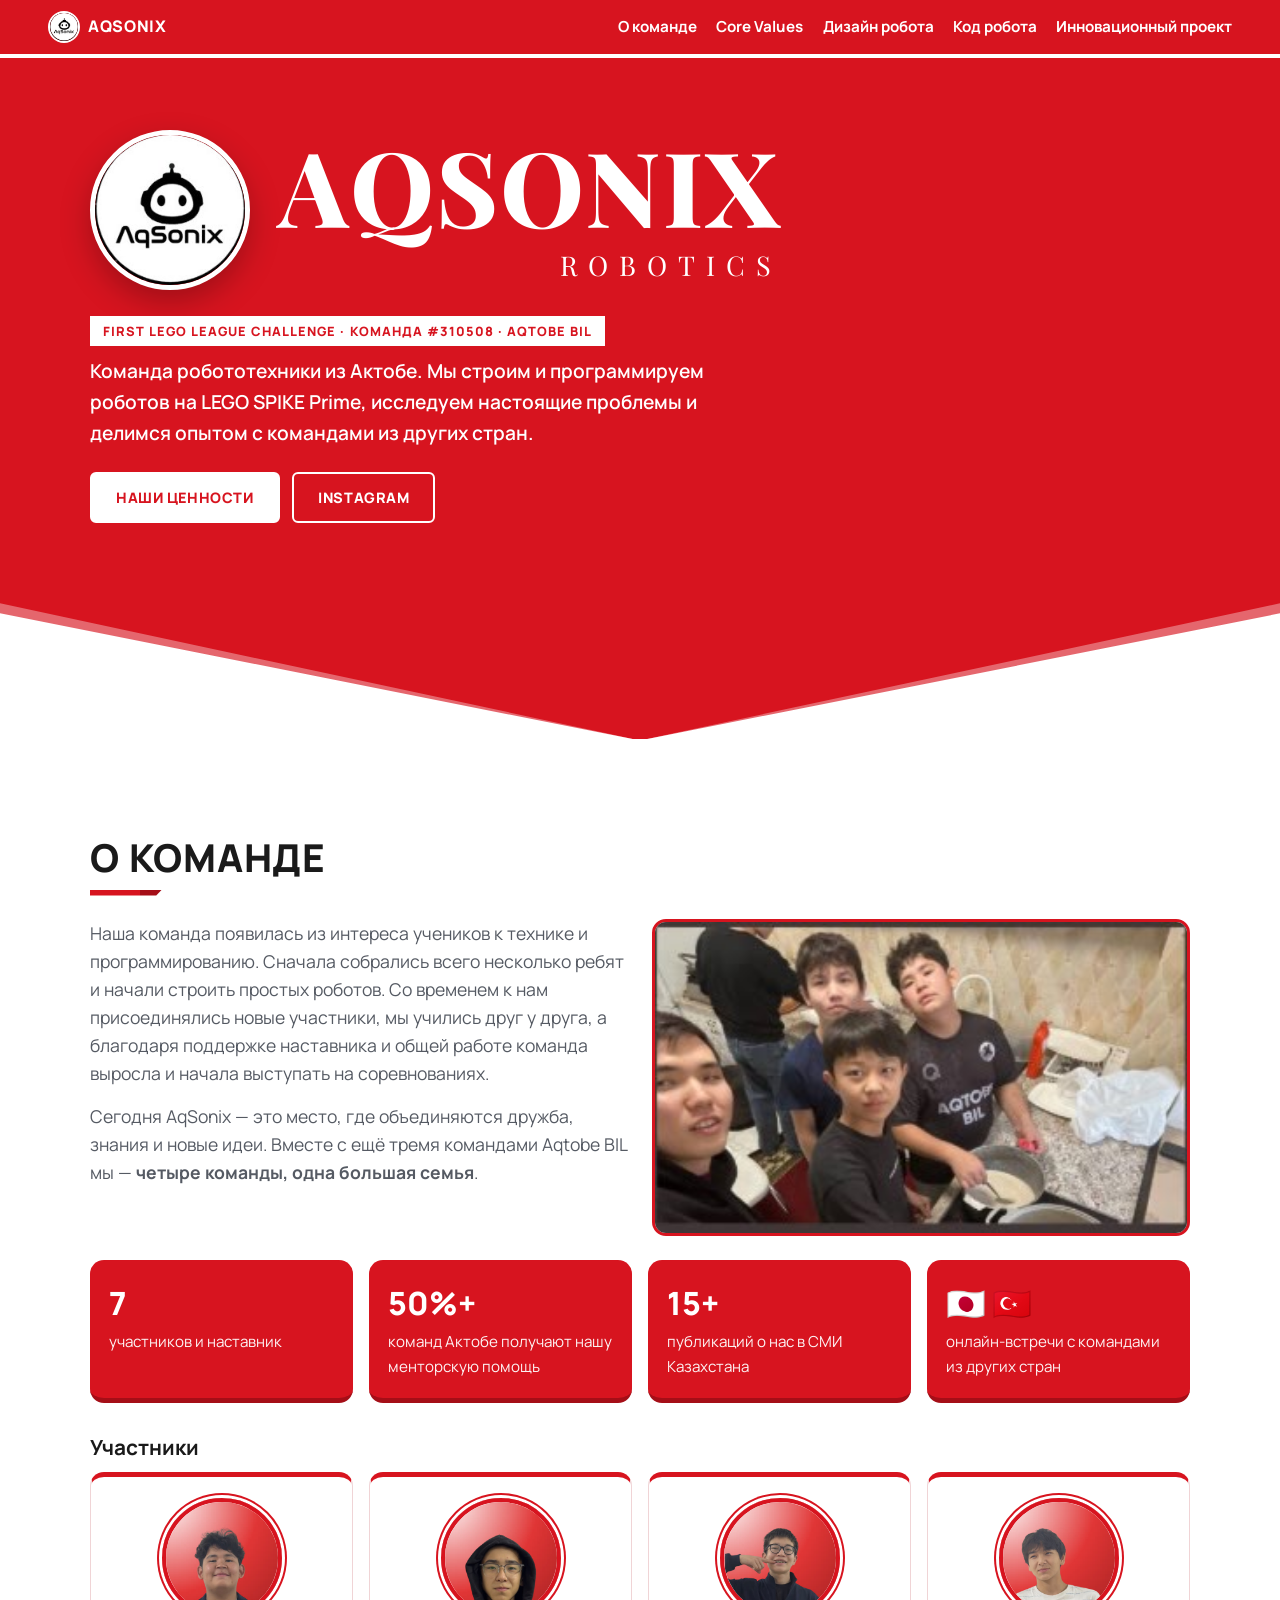
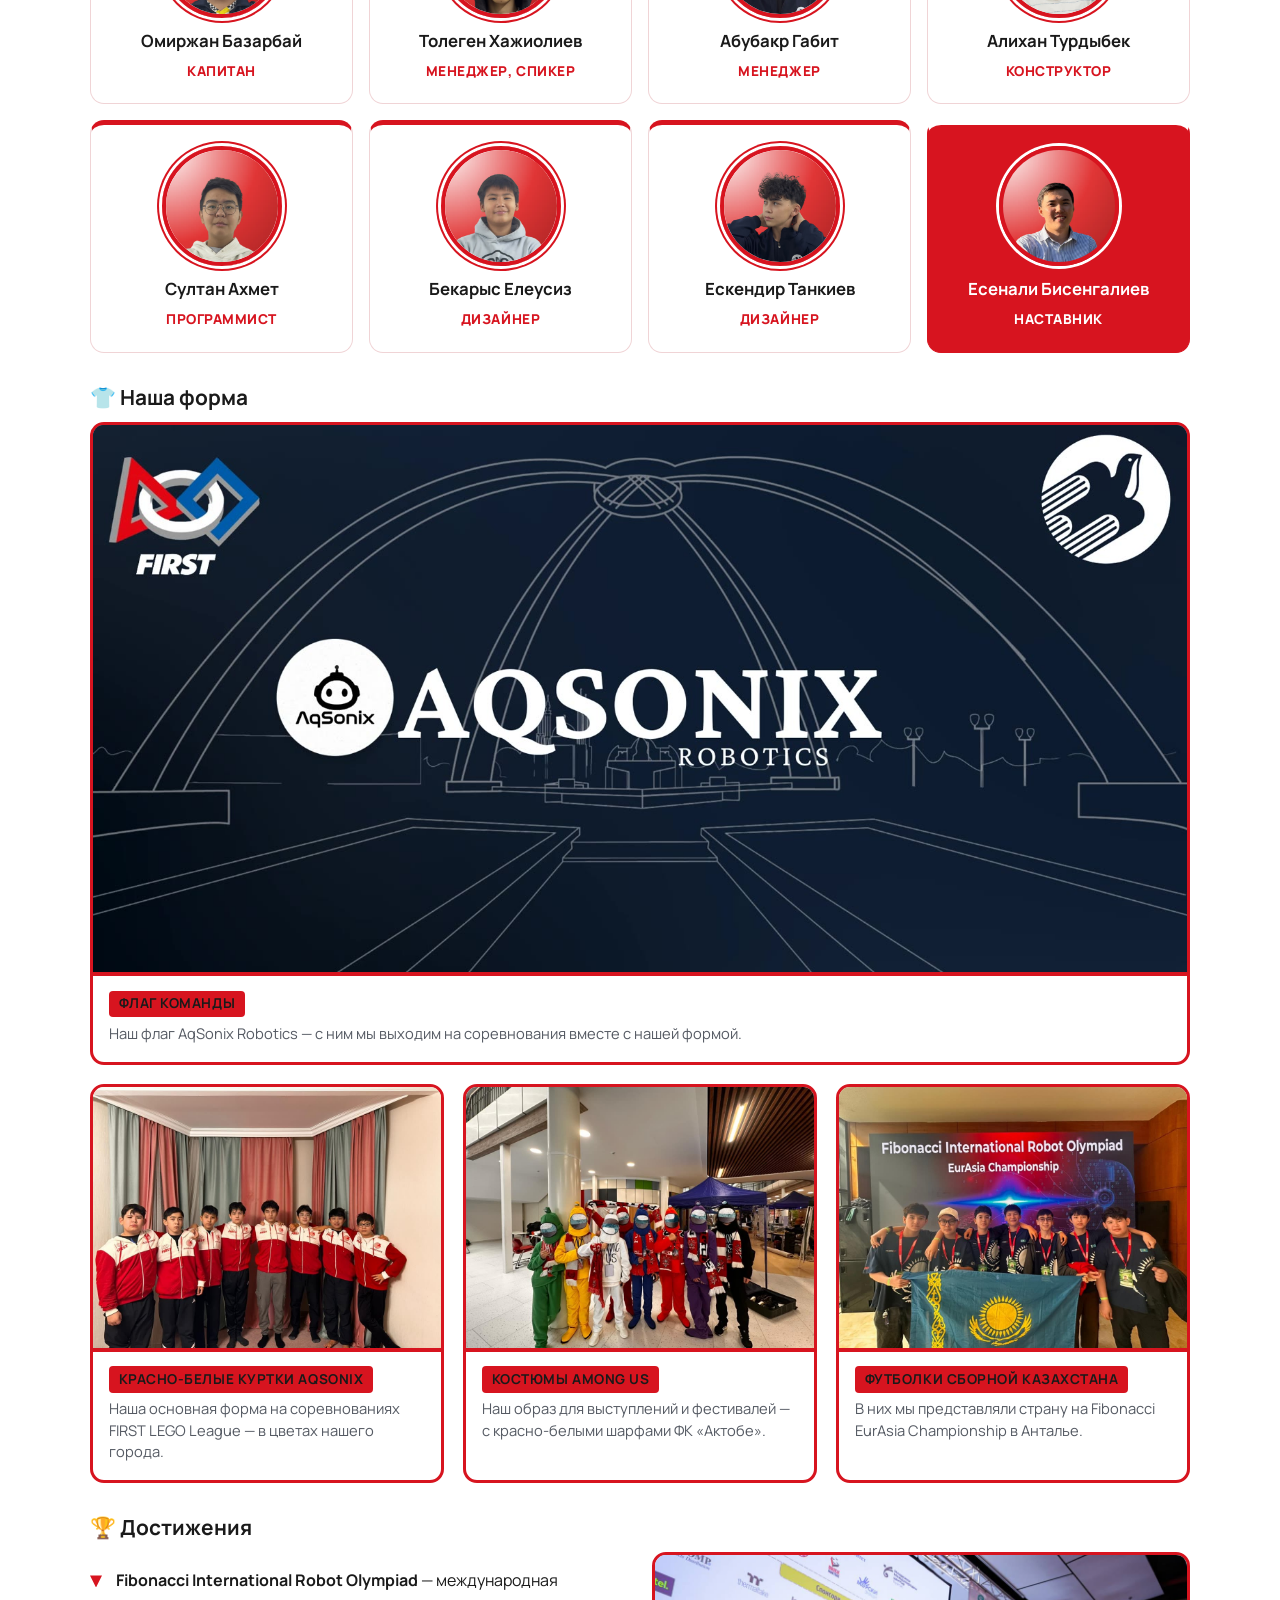
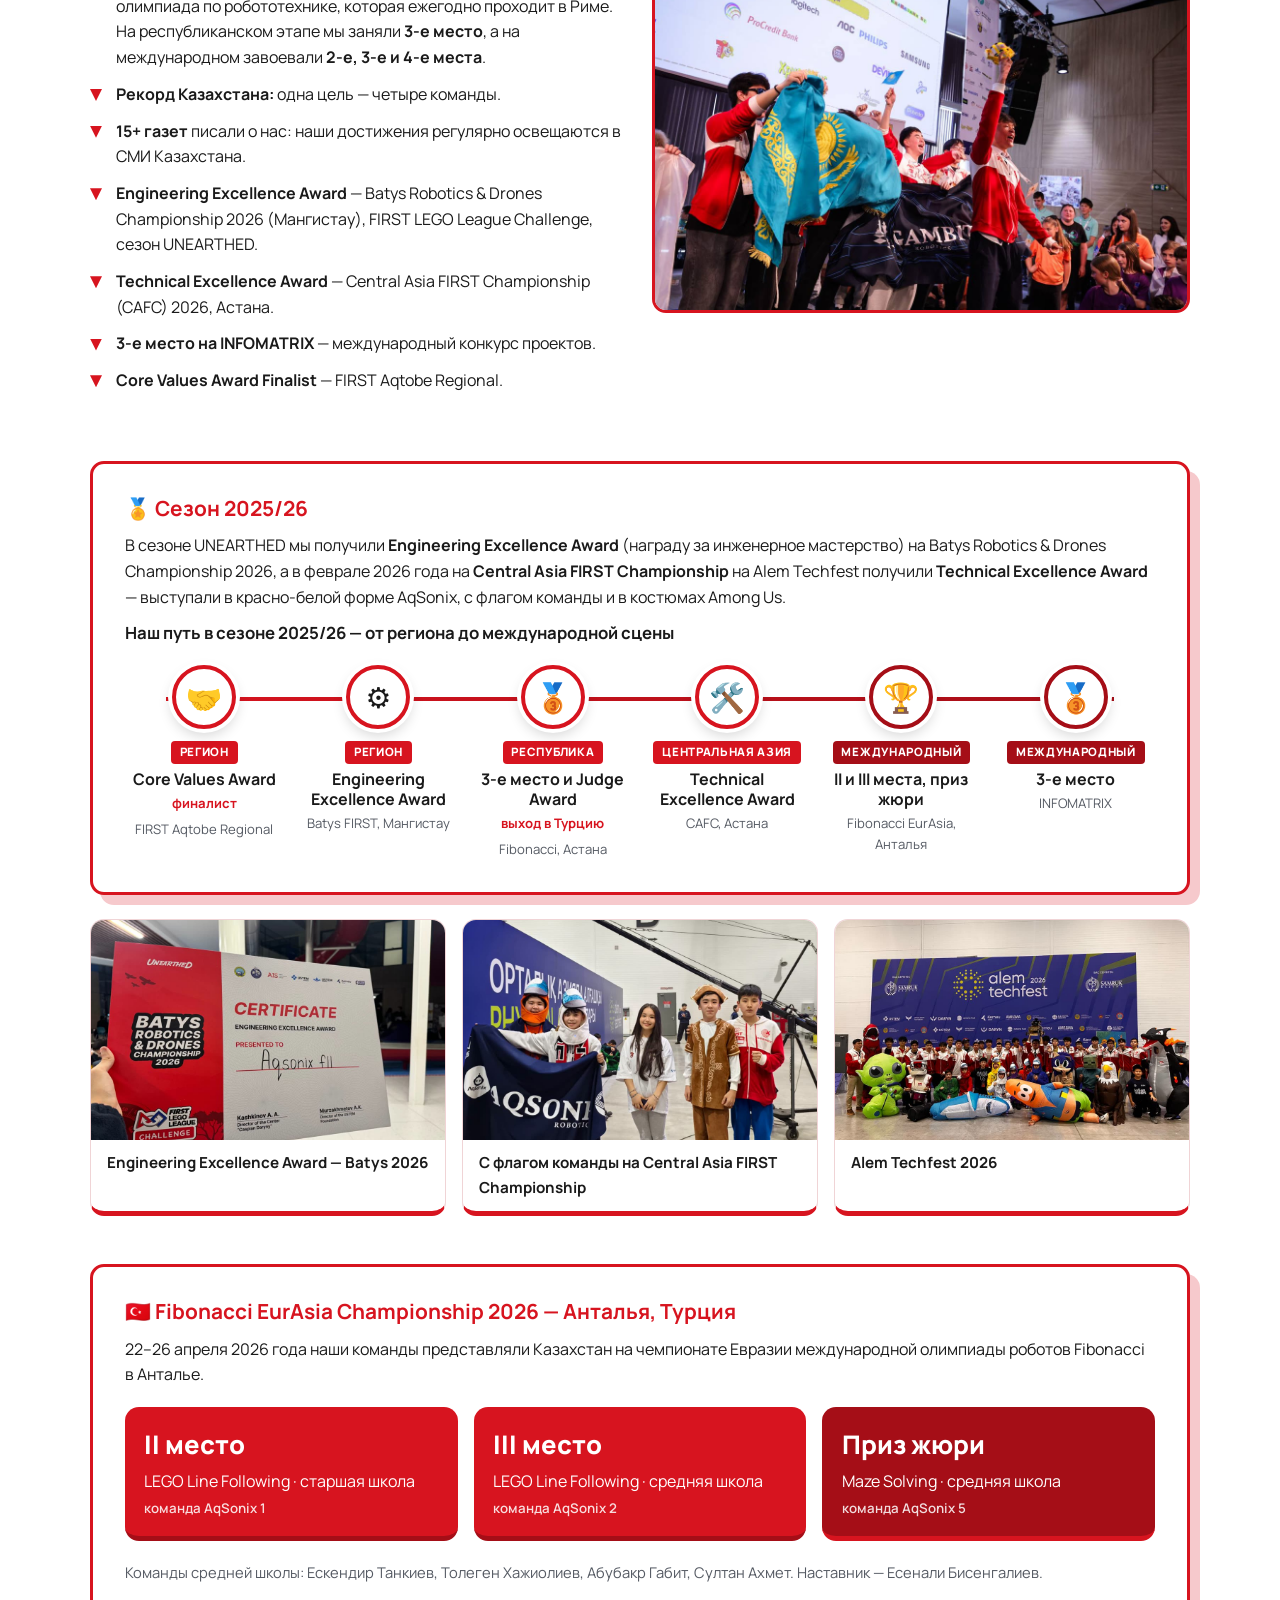
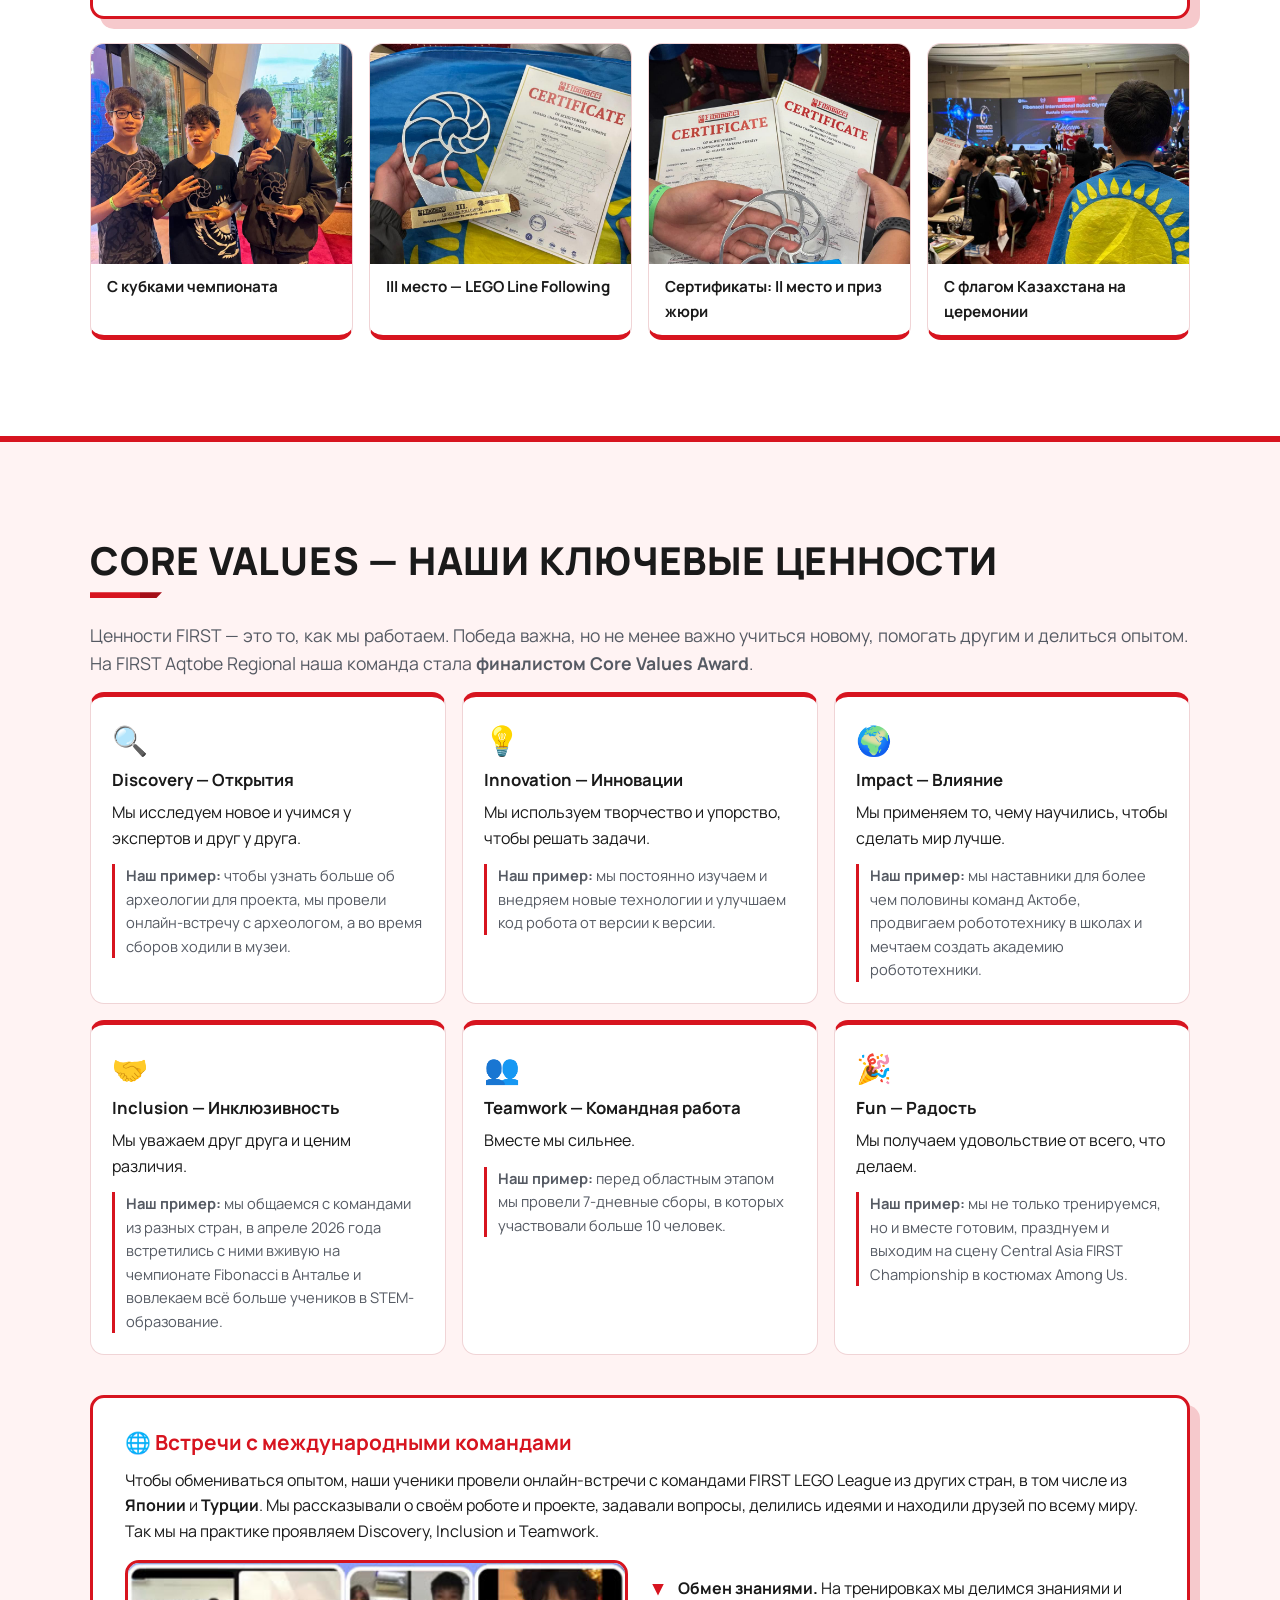
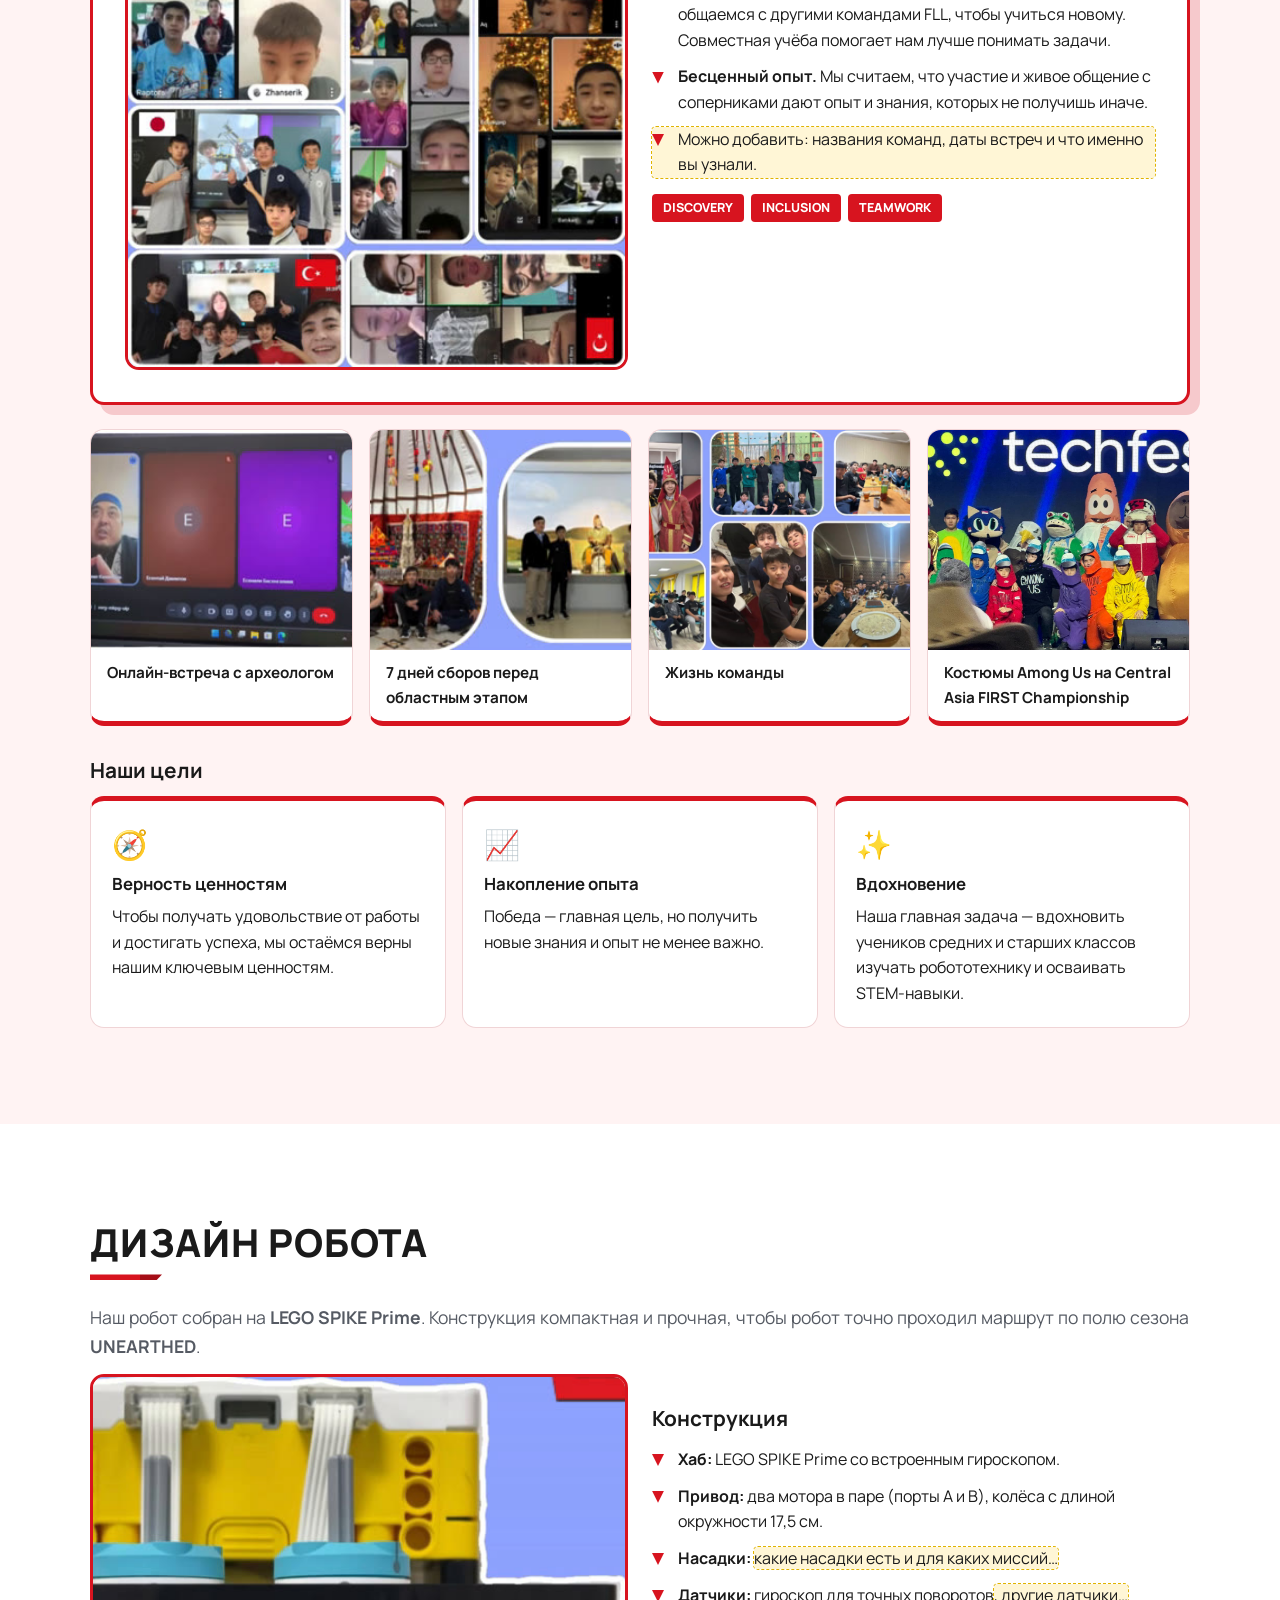
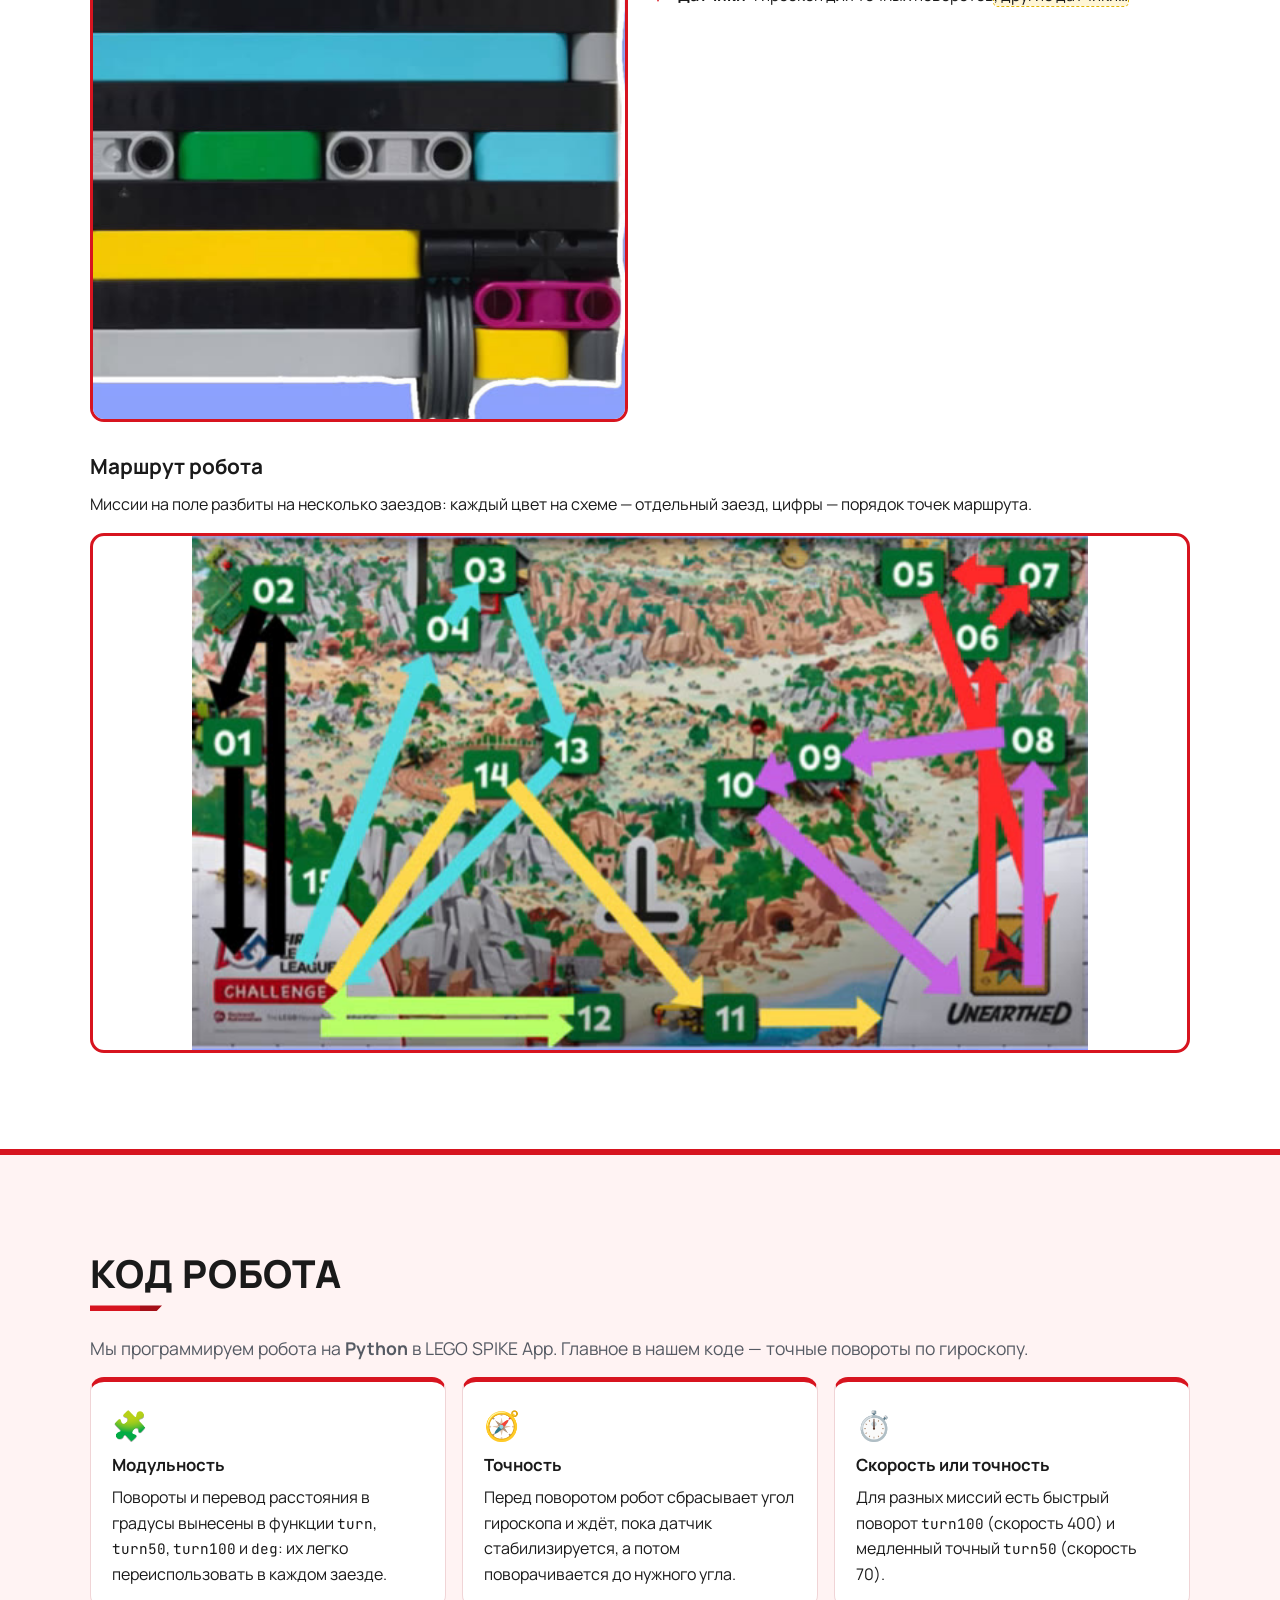
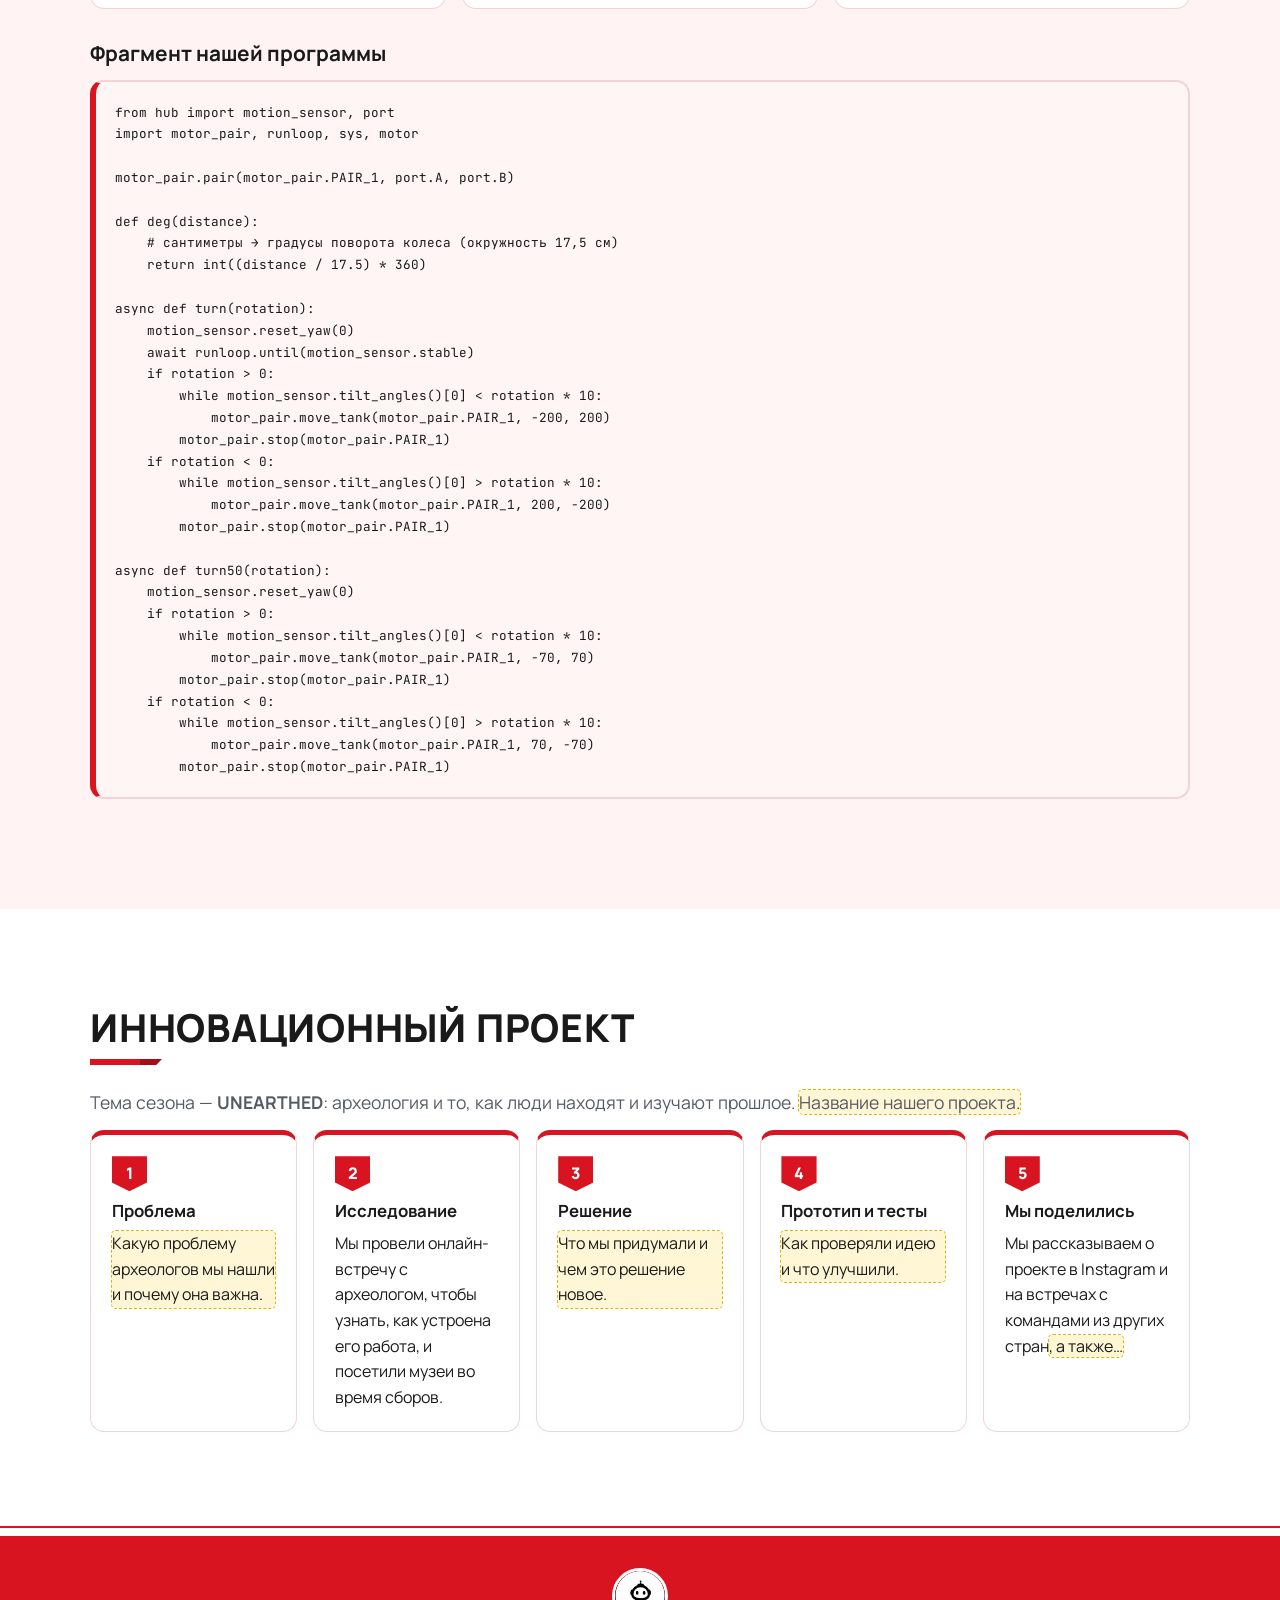
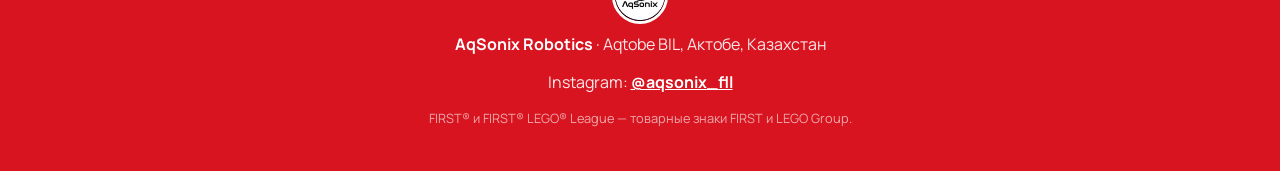
==== commit 94982bdb: "Move the team flag to the uniforms section, show logo and name on the hero Co-Authored-By: Claude Op" ====
--- a/index.html
+++ b/index.html
@@ -33,8 +33,13 @@
 
   <main id="top">
     <section class="hero">
-      <h1 class="visually-hidden">AqSonix Robotics</h1>
-      <img class="hero-flag" src="images/flag.jpg" alt="Флаг команды AqSonix Robotics" width="1600" height="800">
+      <div class="hero-brand">
+        <img class="hero-logo" src="images/logo.jpg" alt="Логотип AqSonix">
+        <div>
+          <h1>AQSONIX</h1>
+          <p class="hero-sub">ROBOTICS</p>
+        </div>
+      </div>
       <p class="eyebrow">FIRST LEGO League Challenge · команда #310508 · Aqtobe BIL</p>
       <p class="lead">Команда робототехники из Актобе. Мы строим и программируем роботов на LEGO SPIKE Prime, исследуем настоящие проблемы и делимся опытом с командами из других стран.</p>
       <div class="hero-actions">
@@ -107,6 +112,10 @@
 
       <h3>👕 Наша форма</h3>
       <div class="uniforms">
+        <figure class="uniform flag-card">
+          <img src="images/flag.jpg" alt="Флаг команды AqSonix Robotics">
+          <figcaption><b>Флаг команды</b><span>Наш флаг AqSonix Robotics — с ним мы выходим на соревнования вместе с нашей формой.</span></figcaption>
+        </figure>
         <figure class="uniform">
           <img src="images/uniform-jackets.jpg" alt="Команда AqSonix в красно-белых куртках">
           <figcaption><b>Красно-белые куртки AqSonix</b><span>Наша основная форма на соревнованиях FIRST LEGO League — в цветах нашего города.</span></figcaption>
--- a/style.css
+++ b/style.css
@@ -1,35 +1,23 @@
-/* AqSonix — red, white and black, after the FC Aktobe crest */
+/* AqSonix — red and white, after the FC Aktobe crest */
 :root {
+  color-scheme: light;
   --red: #d7141f;
   --red-dark: #a50e17;
-  --black: #141414;
+  --black: #a50e17; /* accent shade: dark red, no black on the site */
   --white: #ffffff;
   --bg: #ffffff;
   --surface: #ffffff;
   --alt: #fff3f3;
-  --text: #141414;
+  --text: #1a1a1a;
   --muted: #555a63;
   --border: #f0d4d6;
   --todo-bg: #fff6d6;
   --todo-border: #e0b400;
-  --code-bg: #141414;
-  --code-text: #f4f4f4;
+  --code-bg: #fff5f5;
+  --code-text: #1a1a1a;
   --radius: 14px;
 }
 
-@media (prefers-color-scheme: dark) {
-  :root {
-    --bg: #121212;
-    --surface: #1c1c1c;
-    --alt: #1f1416;
-    --text: #f4f4f4;
-    --muted: #b8b8b8;
-    --border: #3a2427;
-    --todo-bg: #3a3214;
-    --todo-border: #c99c00;
-    --code-bg: #0b0b0b;
-  }
-}
 
 * { box-sizing: border-box; }
 html { scroll-behavior: smooth; scroll-padding-top: 72px; }
@@ -74,7 +62,7 @@
   display: flex; align-items: center; justify-content: space-between;
   gap: 1rem; padding: .7rem clamp(16px, 4vw, 48px);
   background: var(--red); color: var(--white);
-  border-bottom: 4px solid var(--black);
+  border-bottom: 4px solid var(--white); box-shadow: 0 2px 0 var(--red);
 }
 .brand {
   font-weight: 800; text-decoration: none; color: var(--white);
@@ -108,7 +96,7 @@
   width: 140%; pointer-events: none;
 }
 .hero::before {
-  height: clamp(90px, 15vw, 210px); background: var(--black);
+  height: clamp(90px, 15vw, 210px); background: var(--white); opacity: .35;
   clip-path: polygon(0 0, 50% 100%, 100% 0, 100% 100%, 0 100%);
 }
 .hero::after {
@@ -116,13 +104,23 @@
   clip-path: polygon(0 0, 50% 100%, 100% 0, 100% 100%, 0 100%);
 }
 .hero > * { position: relative; z-index: 1; }
-.hero-flag {
-  display: block; width: 100%; height: auto; border-radius: var(--radius);
-  border: 4px solid var(--white); box-shadow: 0 18px 40px rgba(0,0,0,.35);
+.hero-brand { display: flex; align-items: center; gap: clamp(14px, 3vw, 28px); flex-wrap: wrap; }
+.hero-logo {
+  width: clamp(90px, 15vw, 160px); height: auto; border-radius: 50%; background: var(--white);
+  border: 5px solid var(--white); box-shadow: 0 12px 30px rgba(0,0,0,.25);
+}
+.hero h1 {
+  font-family: "Playfair Display", Georgia, serif; font-weight: 800; color: var(--white);
+  font-size: clamp(3rem, 11vw, 6.5rem); letter-spacing: .02em; margin: 0; line-height: 1;
+}
+.hero h1::after { display: none; }
+.hero-sub {
+  font-family: "Playfair Display", Georgia, serif; letter-spacing: .4em; text-align: right;
+  font-size: clamp(1rem, 2.8vw, 1.7rem); margin: .4rem 0 0;
 }
 .eyebrow {
   display: inline-block; margin-top: 1.6rem; padding: .3rem .8rem;
-  background: var(--black); color: var(--white);
+  background: var(--white); color: var(--red);
   font-weight: 800; text-transform: uppercase; letter-spacing: .08em; font-size: .8rem;
 }
 .lead { font-size: 1.2rem; max-width: 680px; font-weight: 600; }
@@ -163,17 +161,18 @@
 .avatar {
   width: 120px; height: 120px; margin: 0 auto .8rem; border-radius: 50%;
   object-fit: cover; object-position: top; display: block;
-  border: 4px solid var(--red); box-shadow: 0 0 0 3px var(--black);
+  border: 4px solid var(--red); box-shadow: 0 0 0 3px var(--white), 0 0 0 5px var(--red);
 }
 .role { color: var(--red); font-weight: 800; text-transform: uppercase; font-size: .85rem; letter-spacing: .04em; }
-.member.mentor { background: var(--black); color: var(--white); border-color: var(--black); border-top-color: var(--red); }
+.member.mentor { background: var(--red); color: var(--white); border-color: var(--red); border-top-color: var(--white); }
+.member.mentor .role { color: var(--white); }
 .member.mentor .avatar { box-shadow: 0 0 0 3px var(--white); }
 
 /* International meetings */
 .highlight {
   margin-top: 2.5rem; padding: clamp(1.2rem, 3vw, 2rem);
   background: var(--surface); border: 3px solid var(--red); border-radius: var(--radius);
-  box-shadow: 10px 10px 0 var(--black);
+  box-shadow: 10px 10px 0 #f6c9cc;
 }
 .highlight h3 { margin-top: 0; color: var(--red); }
 .highlight .split { margin-top: 1rem; }
@@ -212,7 +211,7 @@
 .code {
   background: var(--code-bg); color: var(--code-text);
   padding: 1.2rem; border-radius: var(--radius); overflow-x: auto;
-  border-left: 6px solid var(--red);
+  border: 2px solid var(--border); border-left: 6px solid var(--red);
   font-family: "JetBrains Mono", monospace; font-size: .88rem; line-height: 1.55;
 }
 
@@ -224,14 +223,14 @@
   clip-path: polygon(0 0, 100% 0, 100% 75%, 50% 100%, 0 75%);
 }
 
-/* Footer: black with red stripe */
+/* Footer: red with white stripe */
 .footer {
   padding: 2rem clamp(16px, 4vw, 48px); text-align: center;
-  background: var(--black); color: #d8d8d8; border-top: 8px solid var(--red);
+  background: var(--red); color: #fde8e9; border-top: 8px solid var(--white); box-shadow: 0 -2px 0 var(--red);
 }
 .footer a { color: var(--white); font-weight: 700; }
 .footer b { color: var(--white); }
-.footer img { border-radius: 50%; border: 3px solid var(--red); }
+.footer img { border-radius: 50%; border: 3px solid var(--white); }
 .footer .small { font-size: .8rem; opacity: .7; }
 
 /* Competition results */
@@ -289,16 +288,19 @@
 .uniforms { display: grid; gap: 1.2rem; grid-template-columns: repeat(auto-fit, minmax(280px, 1fr)); }
 .uniform {
   margin: 0; overflow: hidden; border-radius: var(--radius);
-  border: 3px solid var(--red); background: var(--black); display: flex; flex-direction: column;
+  border: 3px solid var(--red); background: var(--white); display: flex; flex-direction: column;
 }
 .uniform img { width: 100%; aspect-ratio: 4 / 3; object-fit: cover; display: block; transition: transform .4s; }
 .uniform:hover img { transform: scale(1.03); }
 .uniform figcaption {
-  padding: .9rem 1rem 1.1rem; color: var(--white); display: flex; flex-direction: column; gap: .35rem;
+  padding: .9rem 1rem 1.1rem; color: var(--text); display: flex; flex-direction: column; gap: .35rem;
   border-top: 4px solid var(--red); flex: 1;
 }
 .uniform figcaption b {
   align-self: flex-start; background: var(--red); padding: .15rem .6rem; border-radius: 4px;
   text-transform: uppercase; font-size: .85rem; letter-spacing: .04em;
 }
-.uniform figcaption span { font-size: .92rem; line-height: 1.45; color: #e6e6e6; }
+.uniform figcaption span { font-size: .92rem; line-height: 1.45; color: var(--muted); }
+
+.uniform.flag-card { grid-column: 1 / -1; }
+.uniform.flag-card img { aspect-ratio: 2 / 1; object-fit: contain; background: #0e1a33; }
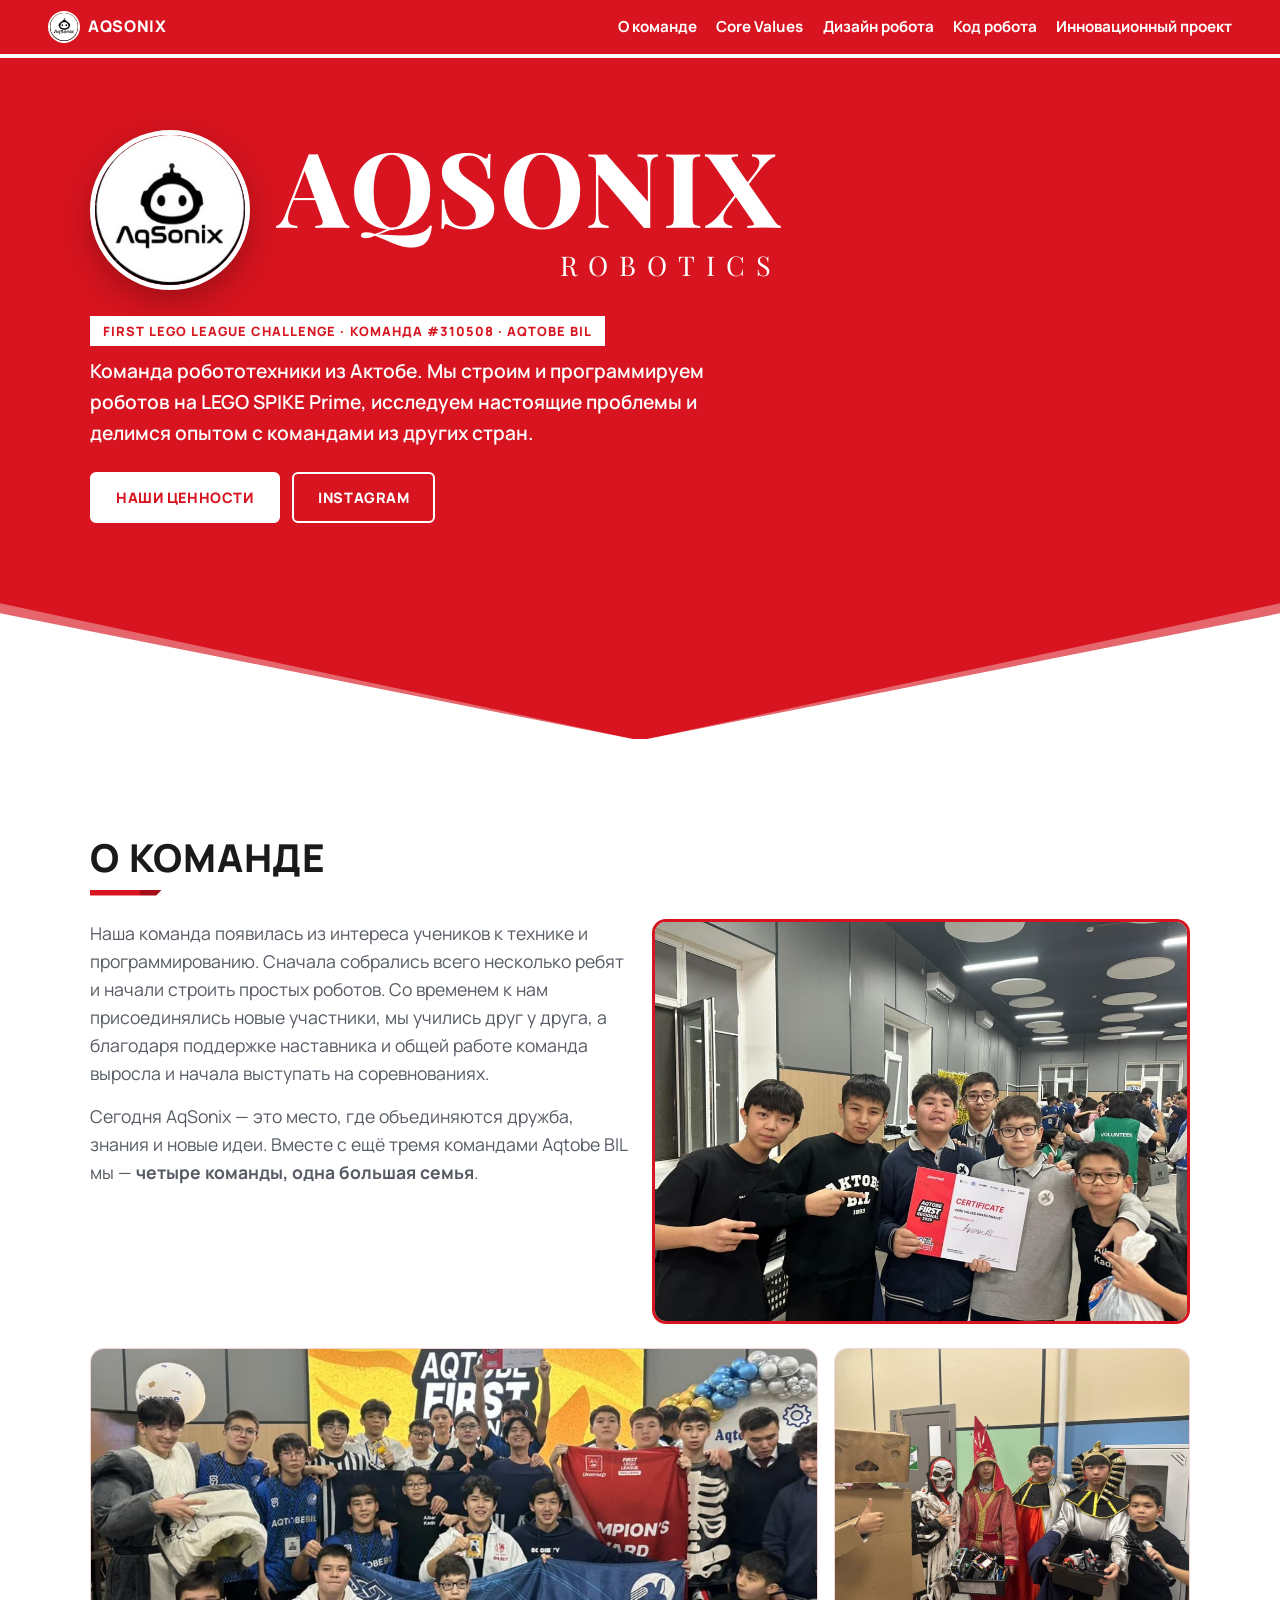
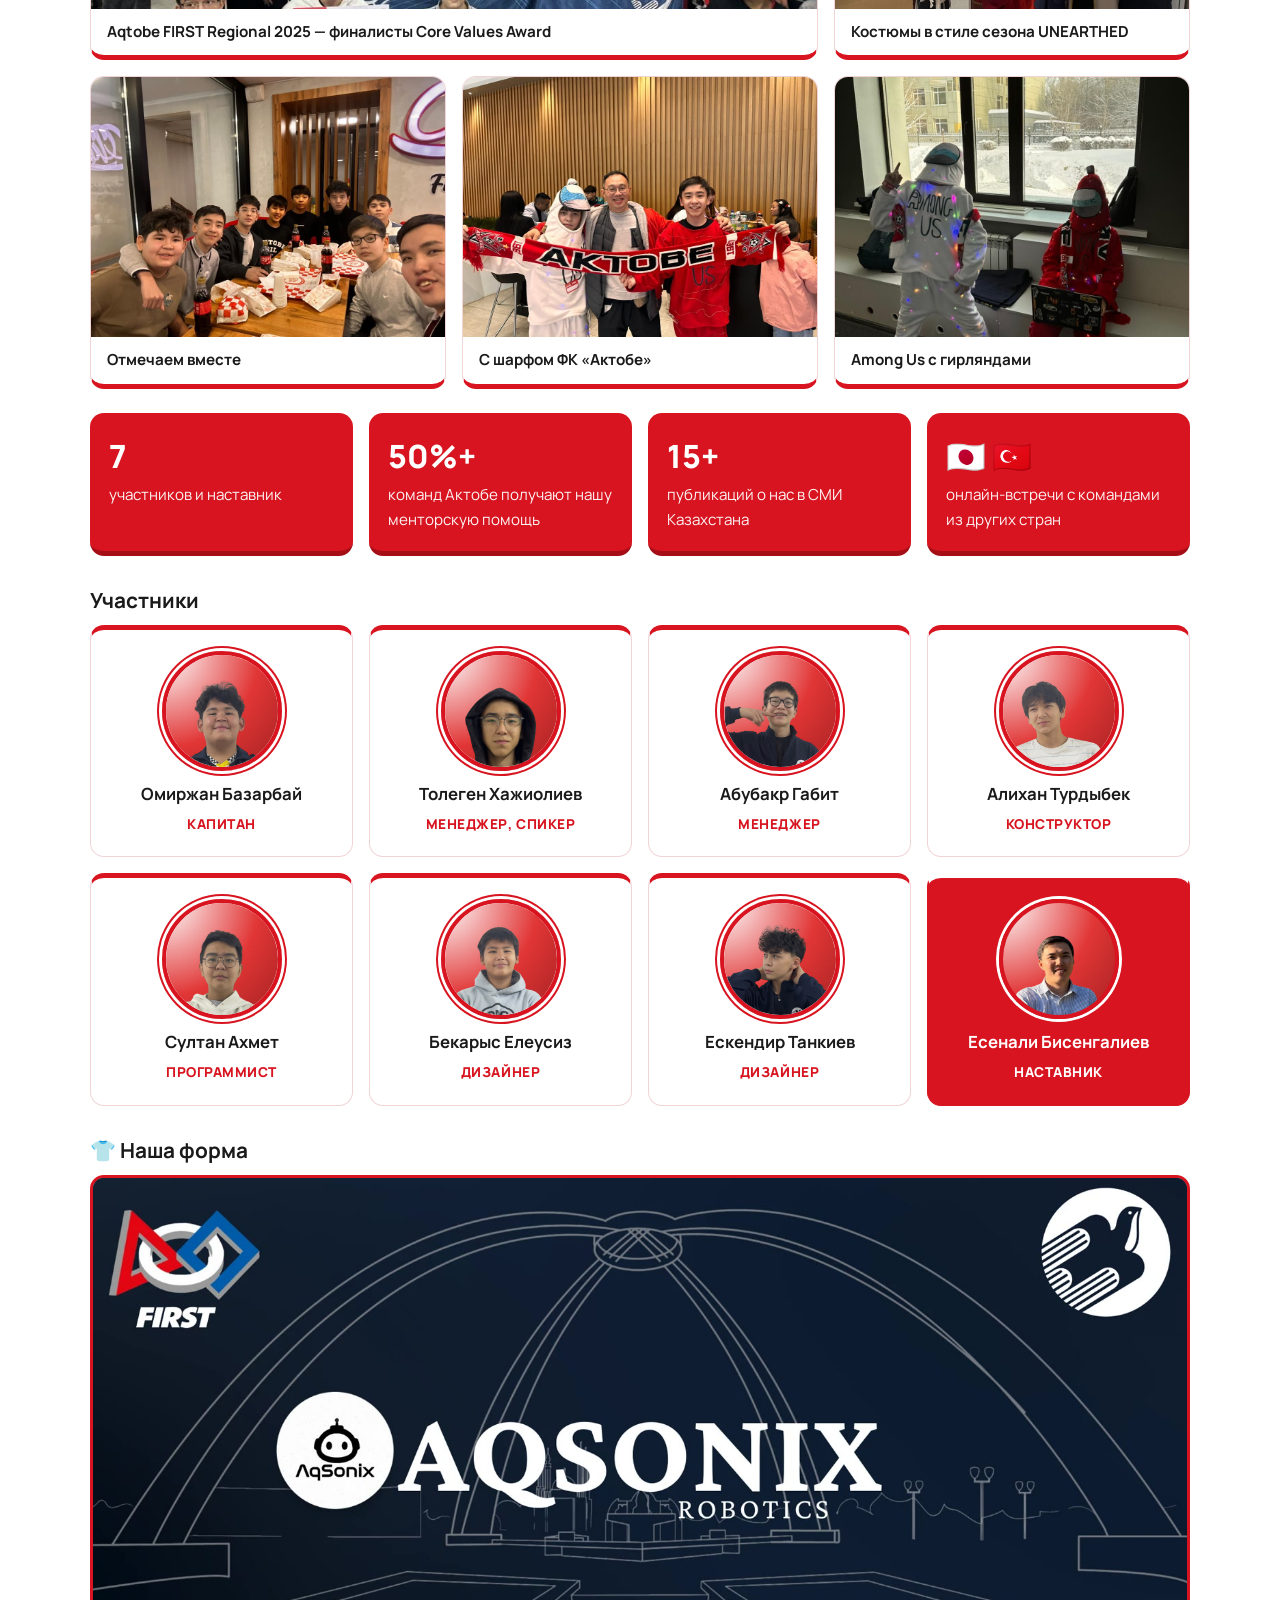
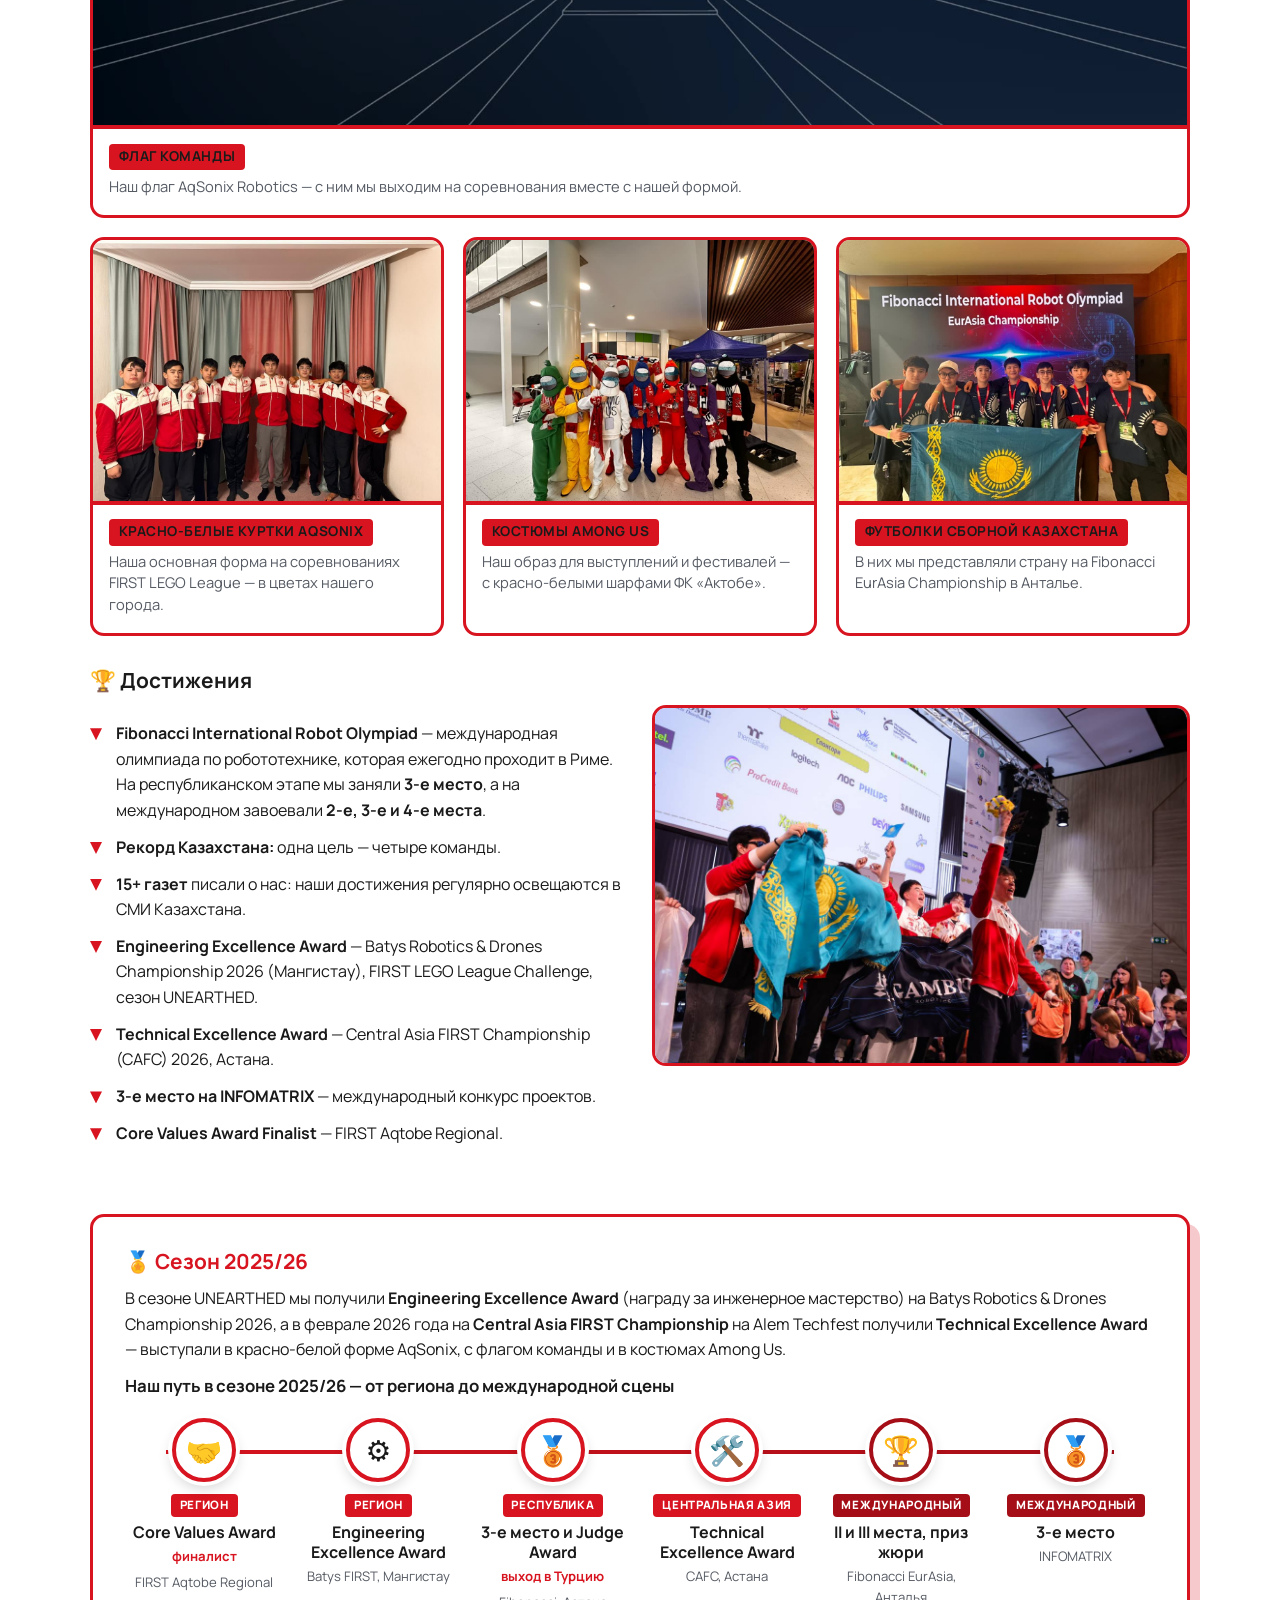
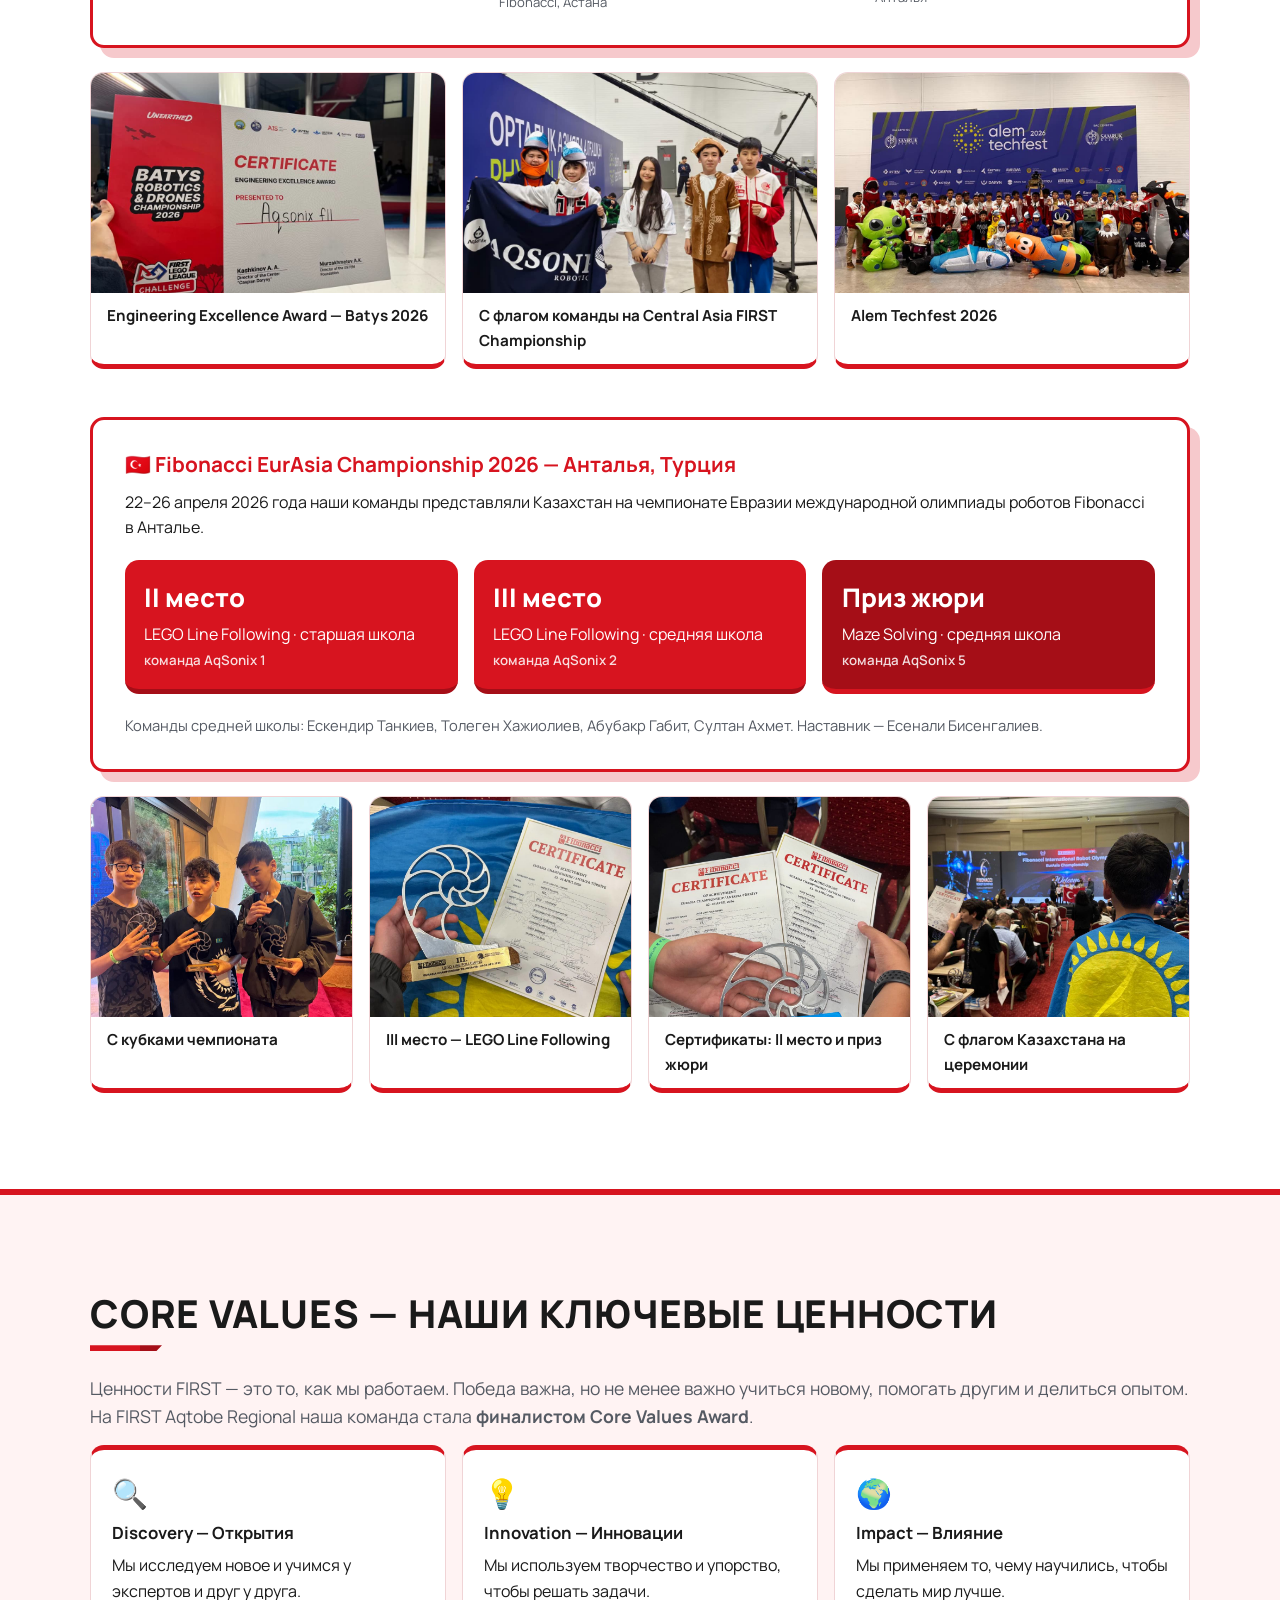
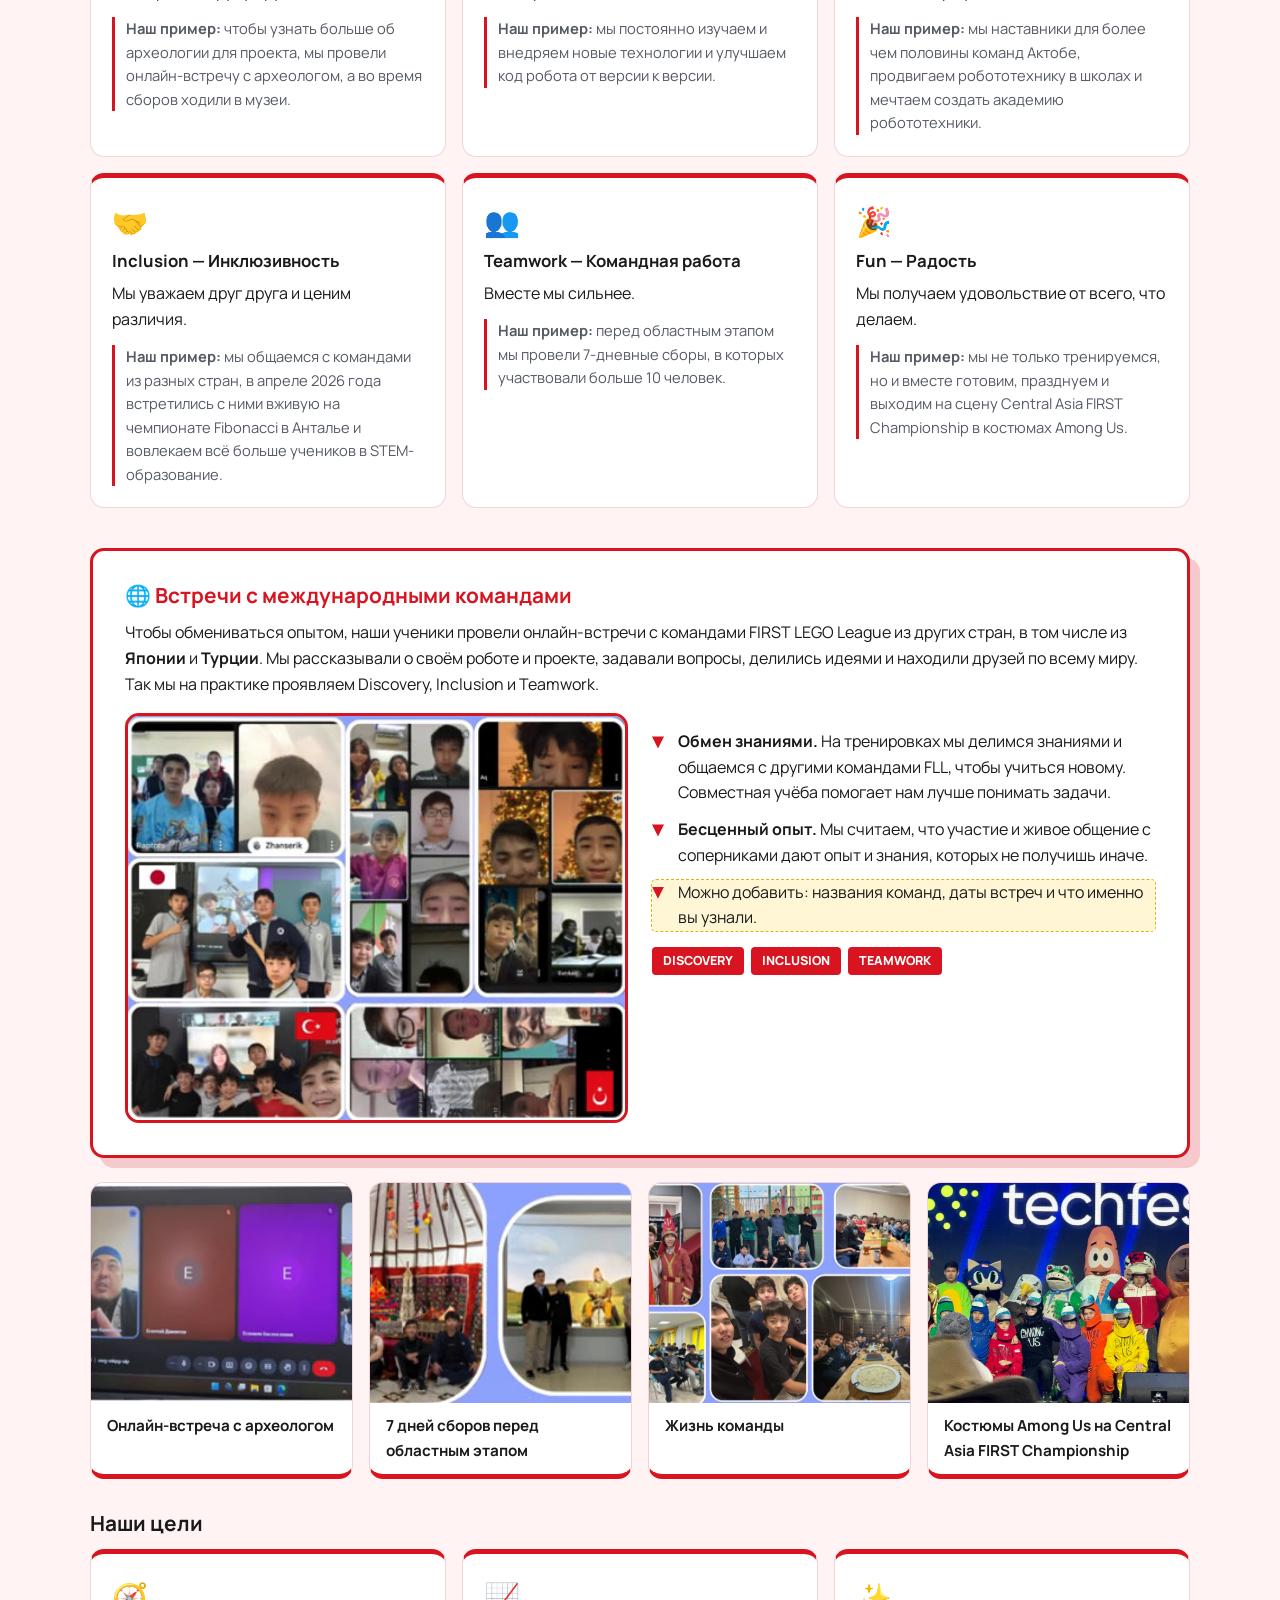
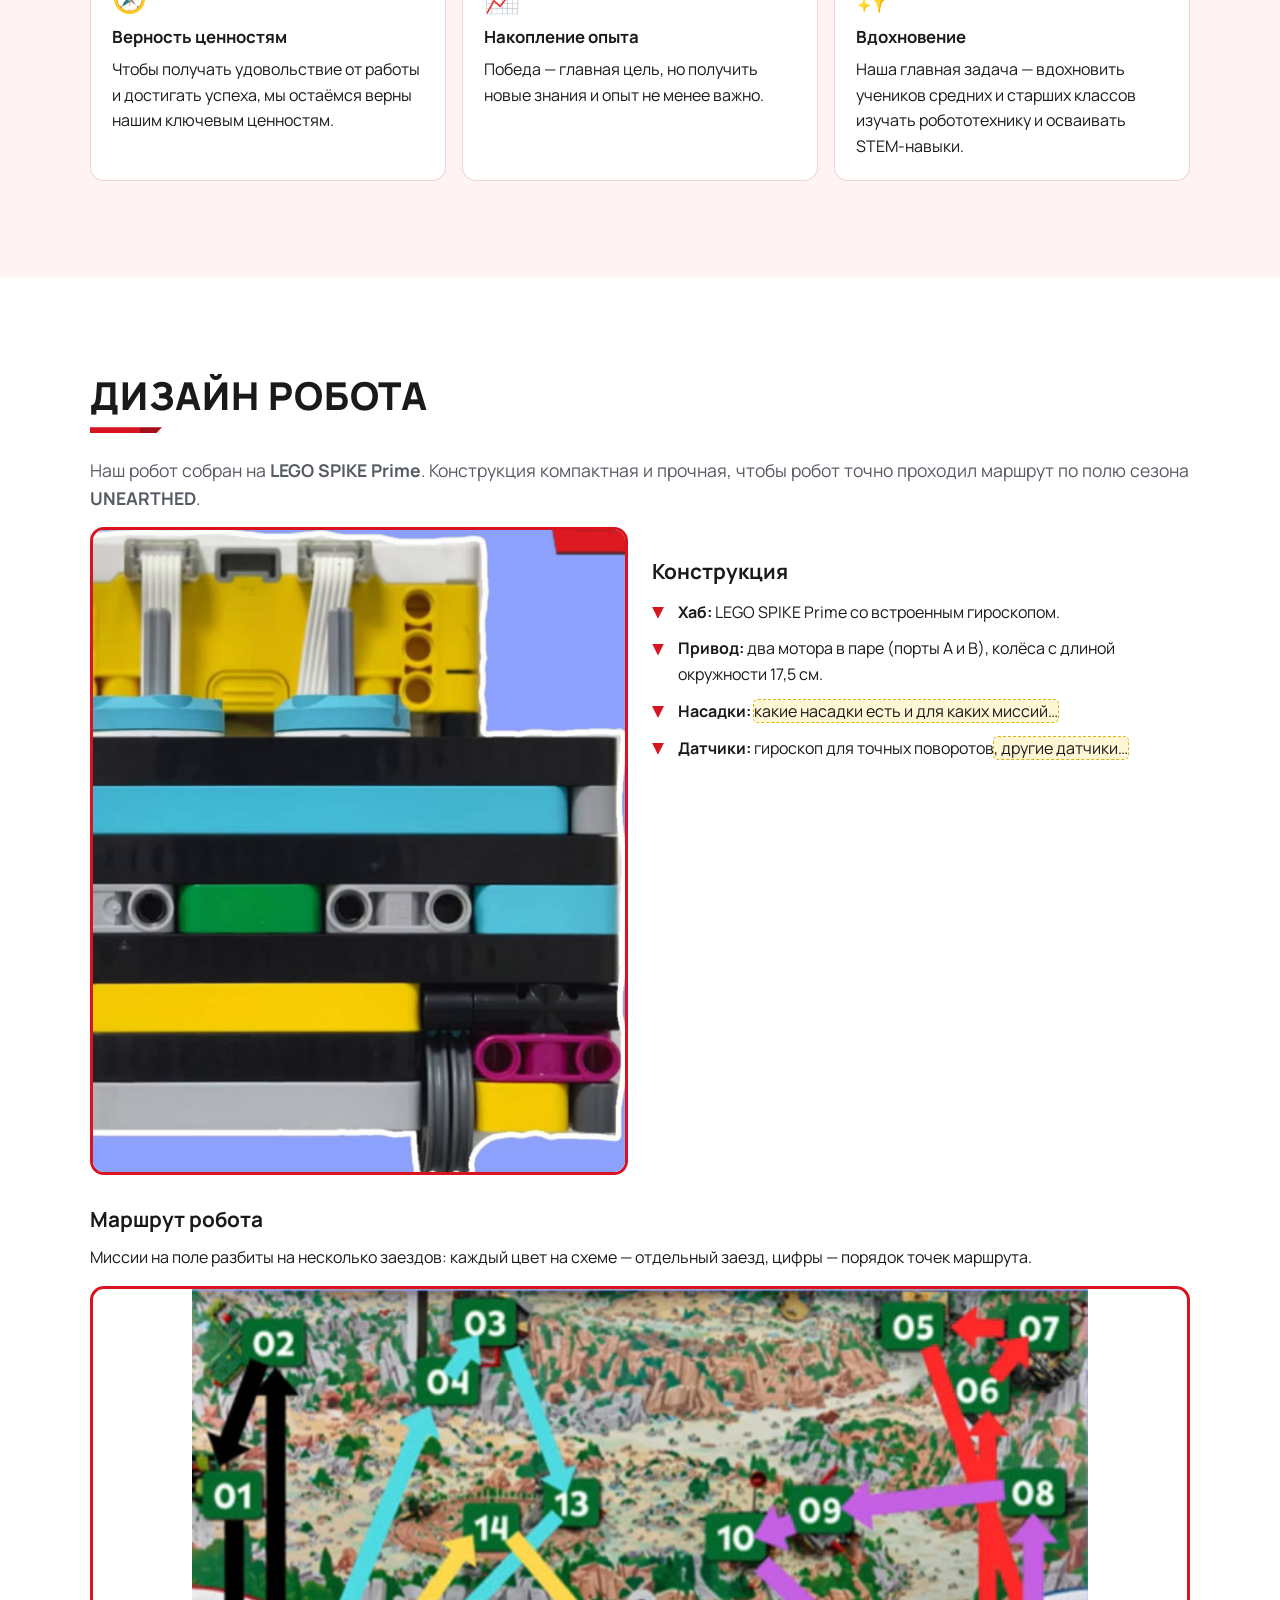
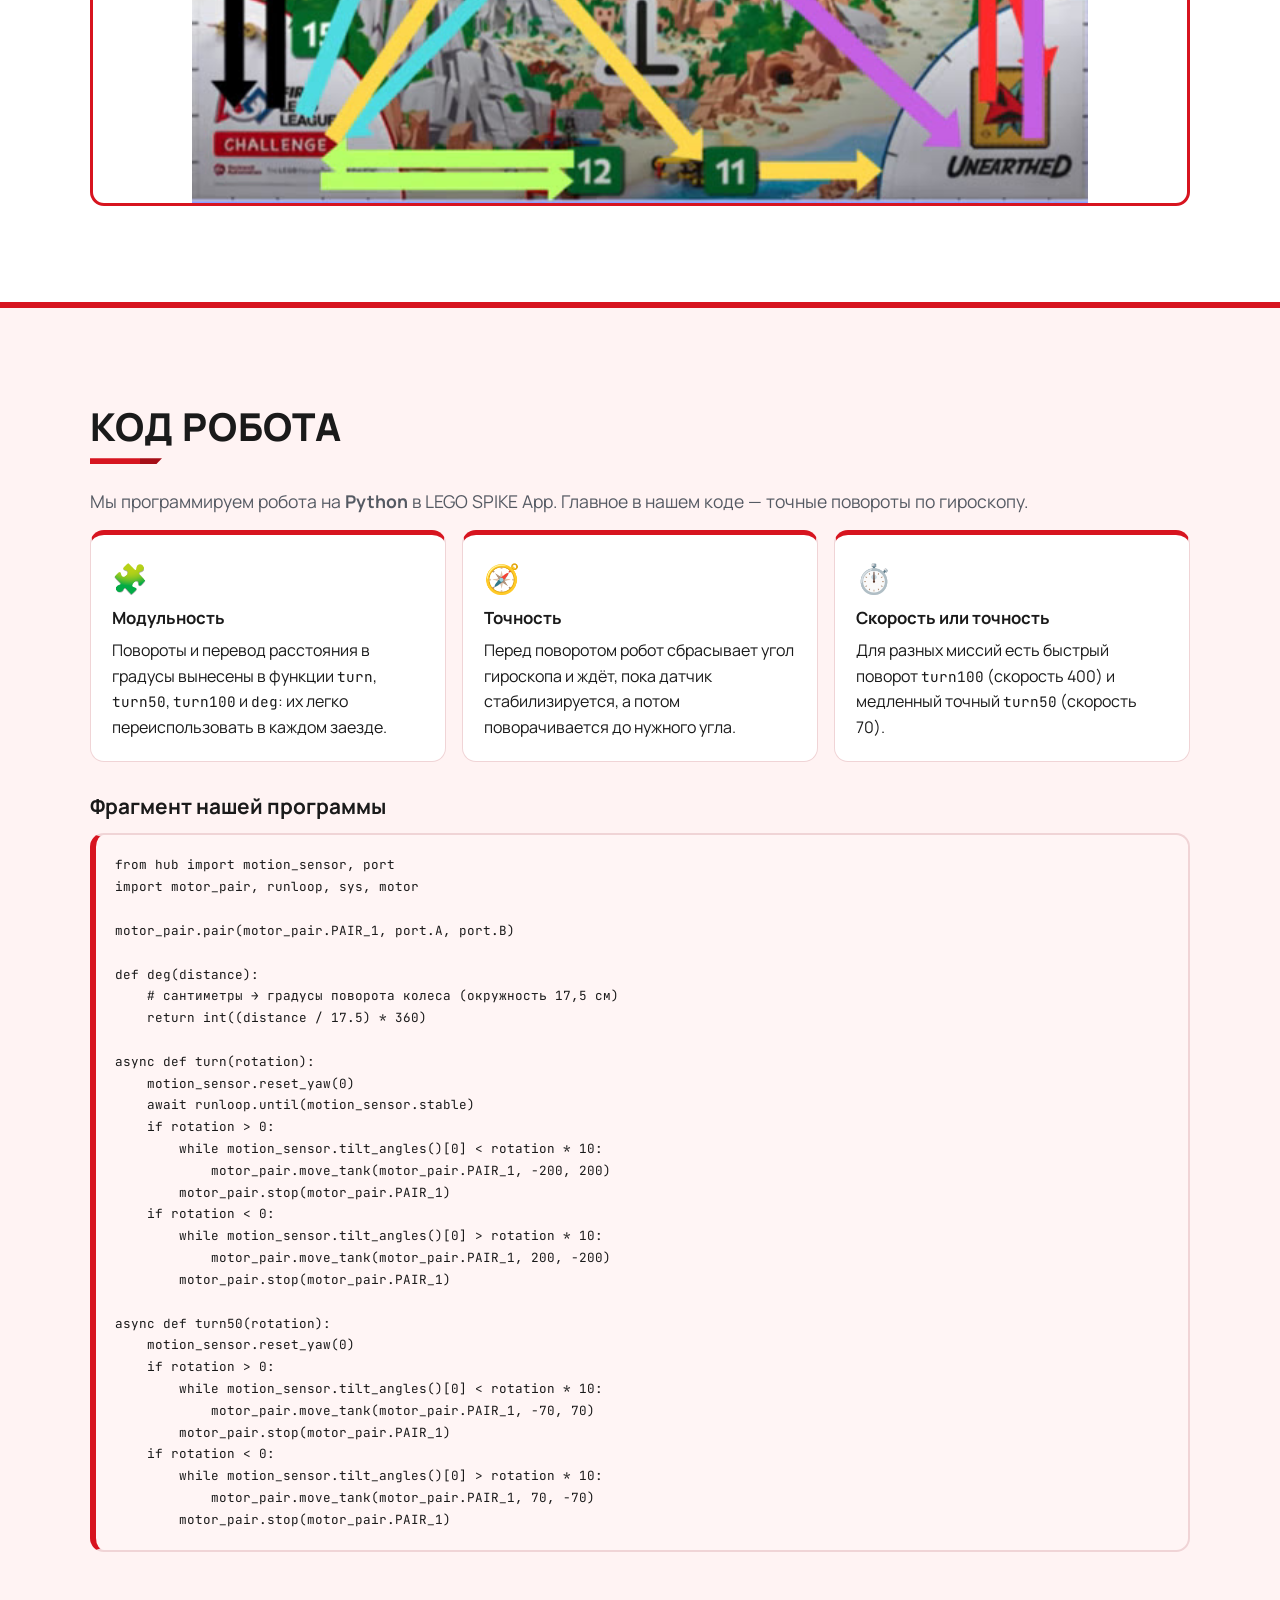
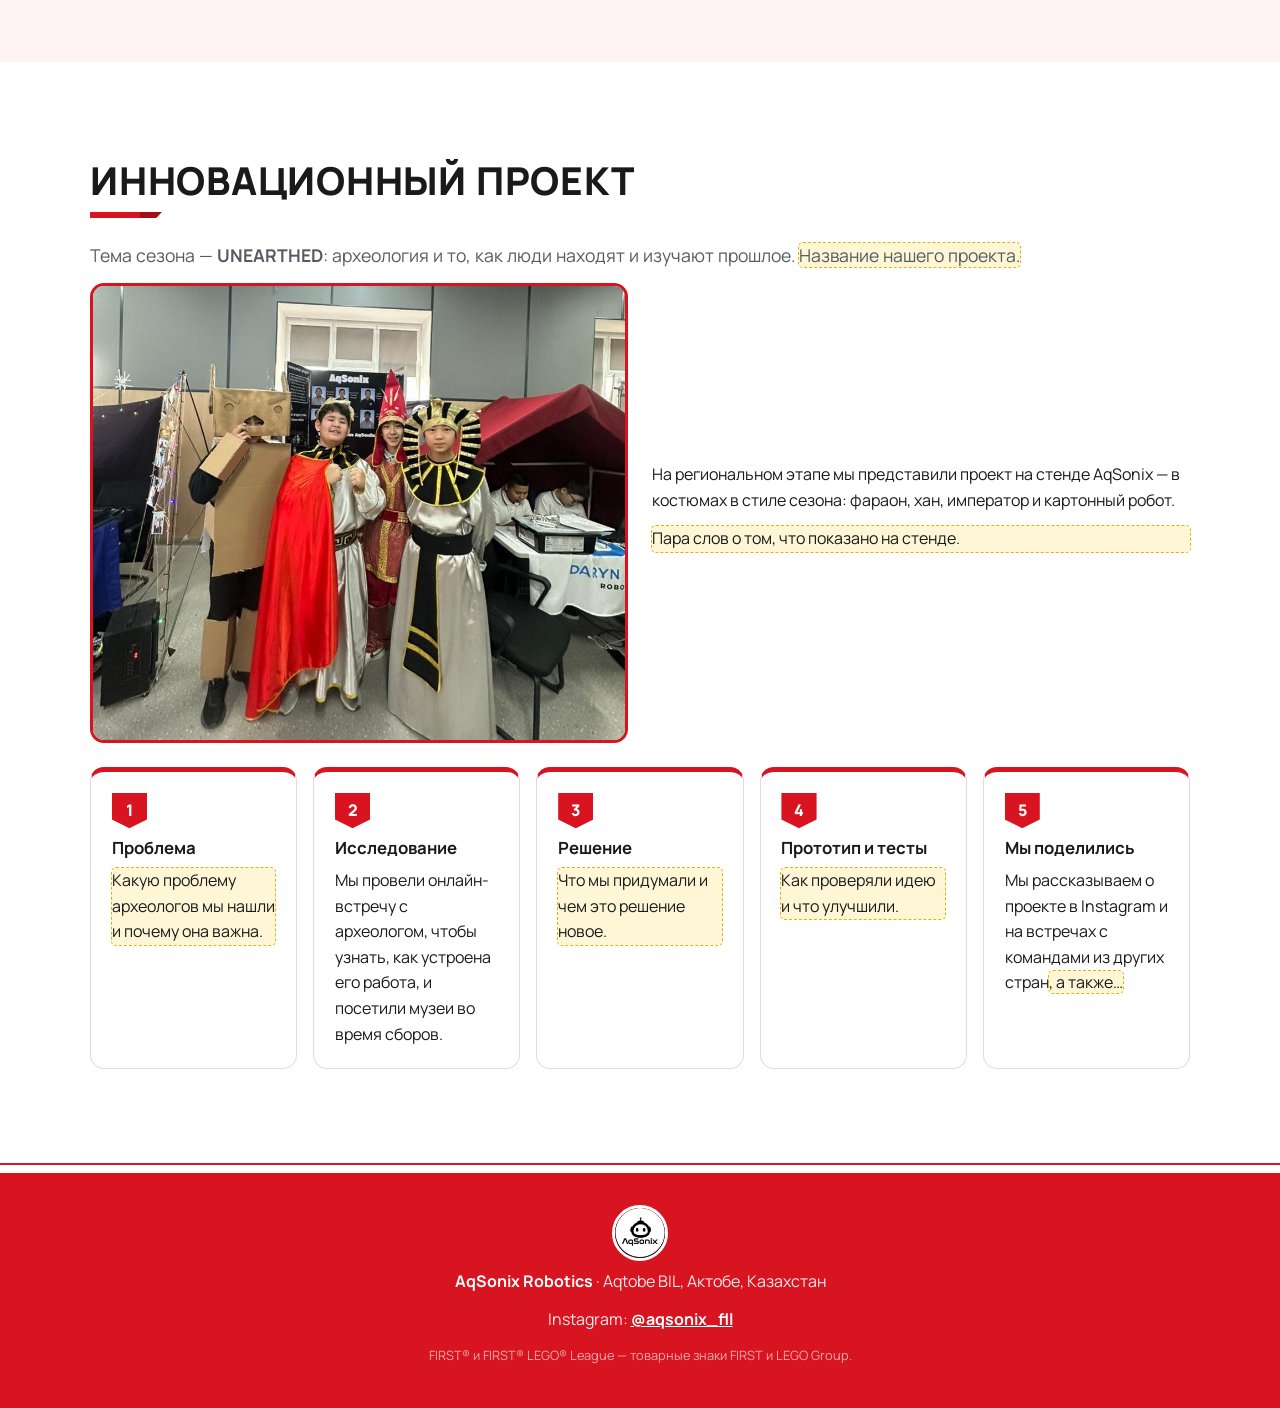
==== commit 074bca46: "Replace the About photo with new team photos and add the project stand photo Co-Authored-By: Claude " ====
--- a/index.html
+++ b/index.html
@@ -9,7 +9,7 @@
   <link rel="preconnect" href="https://fonts.googleapis.com">
   <link rel="preconnect" href="https://fonts.gstatic.com" crossorigin>
   <link href="https://fonts.googleapis.com/css2?family=Manrope:wght@400;600;800&family=Playfair+Display:wght@700;800&family=JetBrains+Mono:wght@400;600&display=swap" rel="stylesheet">
-  <link rel="stylesheet" href="style.css">
+  <link rel="stylesheet" href="style.css?v=202610091355">
 </head>
 <body>
   <!--
@@ -56,7 +56,30 @@
           <p class="section-lead">Наша команда появилась из интереса учеников к технике и программированию. Сначала собрались всего несколько ребят и начали строить простых роботов. Со временем к нам присоединялись новые участники, мы учились друг у друга, а благодаря поддержке наставника и общей работе команда выросла и начала выступать на соревнованиях.</p>
           <p class="section-lead">Сегодня AqSonix — это место, где объединяются дружба, знания и новые идеи. Вместе с ещё тремя командами Aqtobe BIL мы — <b>четыре команды, одна большая семья</b>.</p>
         </div>
-        <img class="photo" src="images/team-kitchen.jpg" alt="Команда AqSonix вместе готовит">
+        <img class="photo" src="images/core-values-finalist.jpg" alt="Команда AqSonix с сертификатом финалиста Core Values Award на Aqtobe FIRST Regional 2025">
+      </div>
+
+      <div class="gallery team-gallery">
+        <figure class="wide">
+          <img src="images/aqtobe-regional-2025.jpg" alt="Команды Aqtobe BIL на Aqtobe FIRST Regional 2025">
+          <figcaption>Aqtobe FIRST Regional 2025 — финалисты Core Values Award</figcaption>
+        </figure>
+        <figure>
+          <img src="images/unearthed-costumes.jpg" alt="Команда в костюмах фараона, хана, мумии и картонного робота с роботами">
+          <figcaption>Костюмы в стиле сезона UNEARTHED</figcaption>
+        </figure>
+        <figure>
+          <img src="images/team-dinner.jpg" alt="Команда AqSonix ужинает вместе">
+          <figcaption>Отмечаем вместе</figcaption>
+        </figure>
+        <figure>
+          <img src="images/aktobe-scarf.jpg" alt="Участники AqSonix с шарфом ФК «Актобе»">
+          <figcaption>С шарфом ФК «Актобе»</figcaption>
+        </figure>
+        <figure>
+          <img src="images/among-us-lights.jpg" alt="Участники в светящихся костюмах Among Us">
+          <figcaption>Among Us с гирляндами</figcaption>
+        </figure>
       </div>
 
       <div class="stats">
@@ -419,6 +442,13 @@
     <section id="project" class="section">
       <h2>Инновационный проект</h2>
       <p class="section-lead">Тема сезона — <b>UNEARTHED</b>: археология и то, как люди находят и изучают прошлое. <span class="todo">Название нашего проекта.</span></p>
+      <div class="split project-intro">
+        <img class="photo" src="images/project-stand.jpg" alt="Команда AqSonix в костюмах у стенда инновационного проекта">
+        <div>
+          <p>На региональном этапе мы представили проект на стенде AqSonix — в костюмах в стиле сезона: фараон, хан, император и картонный робот.</p>
+          <p class="todo">Пара слов о том, что показано на стенде.</p>
+        </div>
+      </div>
 
       <div class="project-flow">
         <article class="card step-card">
@@ -457,6 +487,6 @@
     <p class="small">FIRST® и FIRST® LEGO® League — товарные знаки FIRST и LEGO Group.</p>
   </footer>
 
-  <script src="script.js"></script>
+  <script src="script.js?v=202610091328"></script>
 </body>
 </html>
--- a/style.css
+++ b/style.css
@@ -304,3 +304,14 @@
 
 .uniform.flag-card { grid-column: 1 / -1; }
 .uniform.flag-card img { aspect-ratio: 2 / 1; object-fit: contain; background: #0e1a33; }
+
+/* Team photo gallery: first photo spans two columns */
+.team-gallery { grid-template-columns: repeat(3, 1fr); }
+.team-gallery .wide { grid-column: span 2; }
+.team-gallery img { height: 260px; }
+@media (max-width: 760px) {
+  .team-gallery { grid-template-columns: 1fr; }
+  .team-gallery .wide { grid-column: auto; }
+}
+.project-intro { margin-bottom: 1.5rem; align-items: center; }
+.project-intro img.photo { height: 460px; object-fit: cover; object-position: center 85%; }
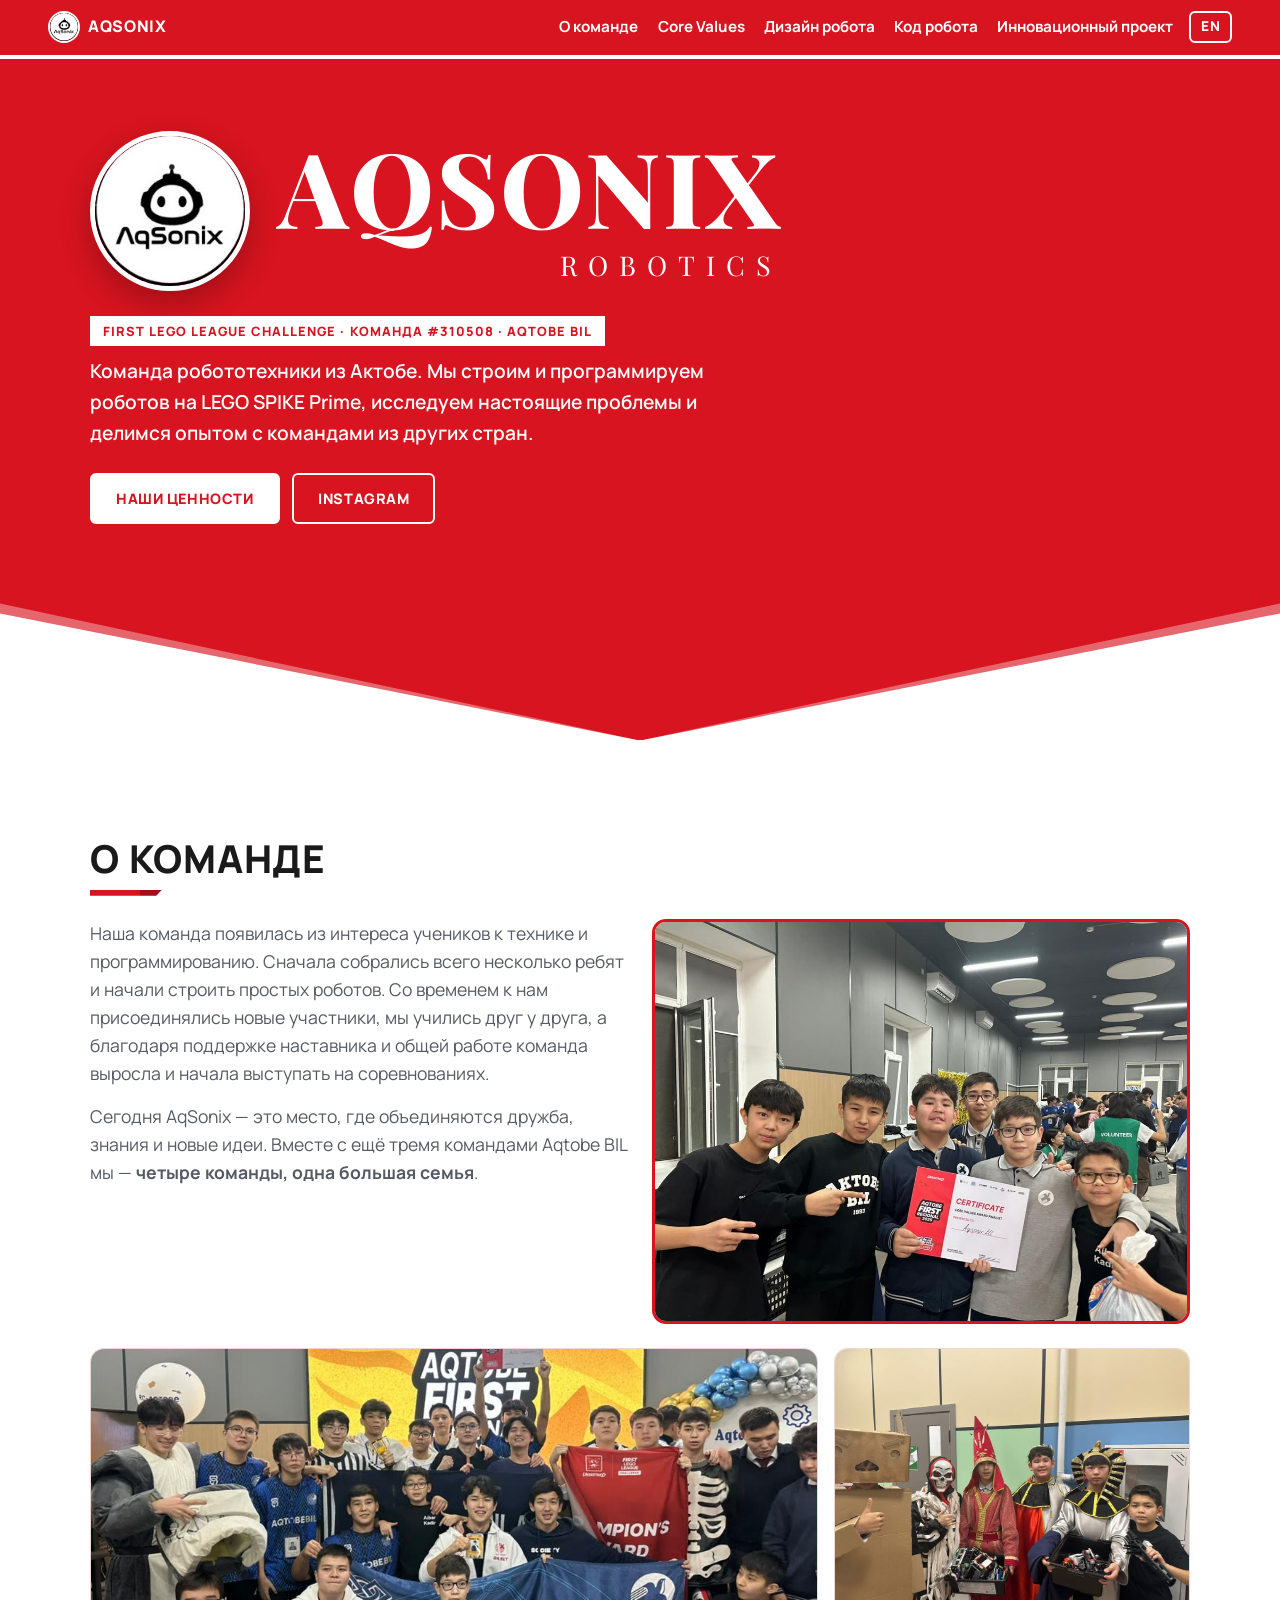
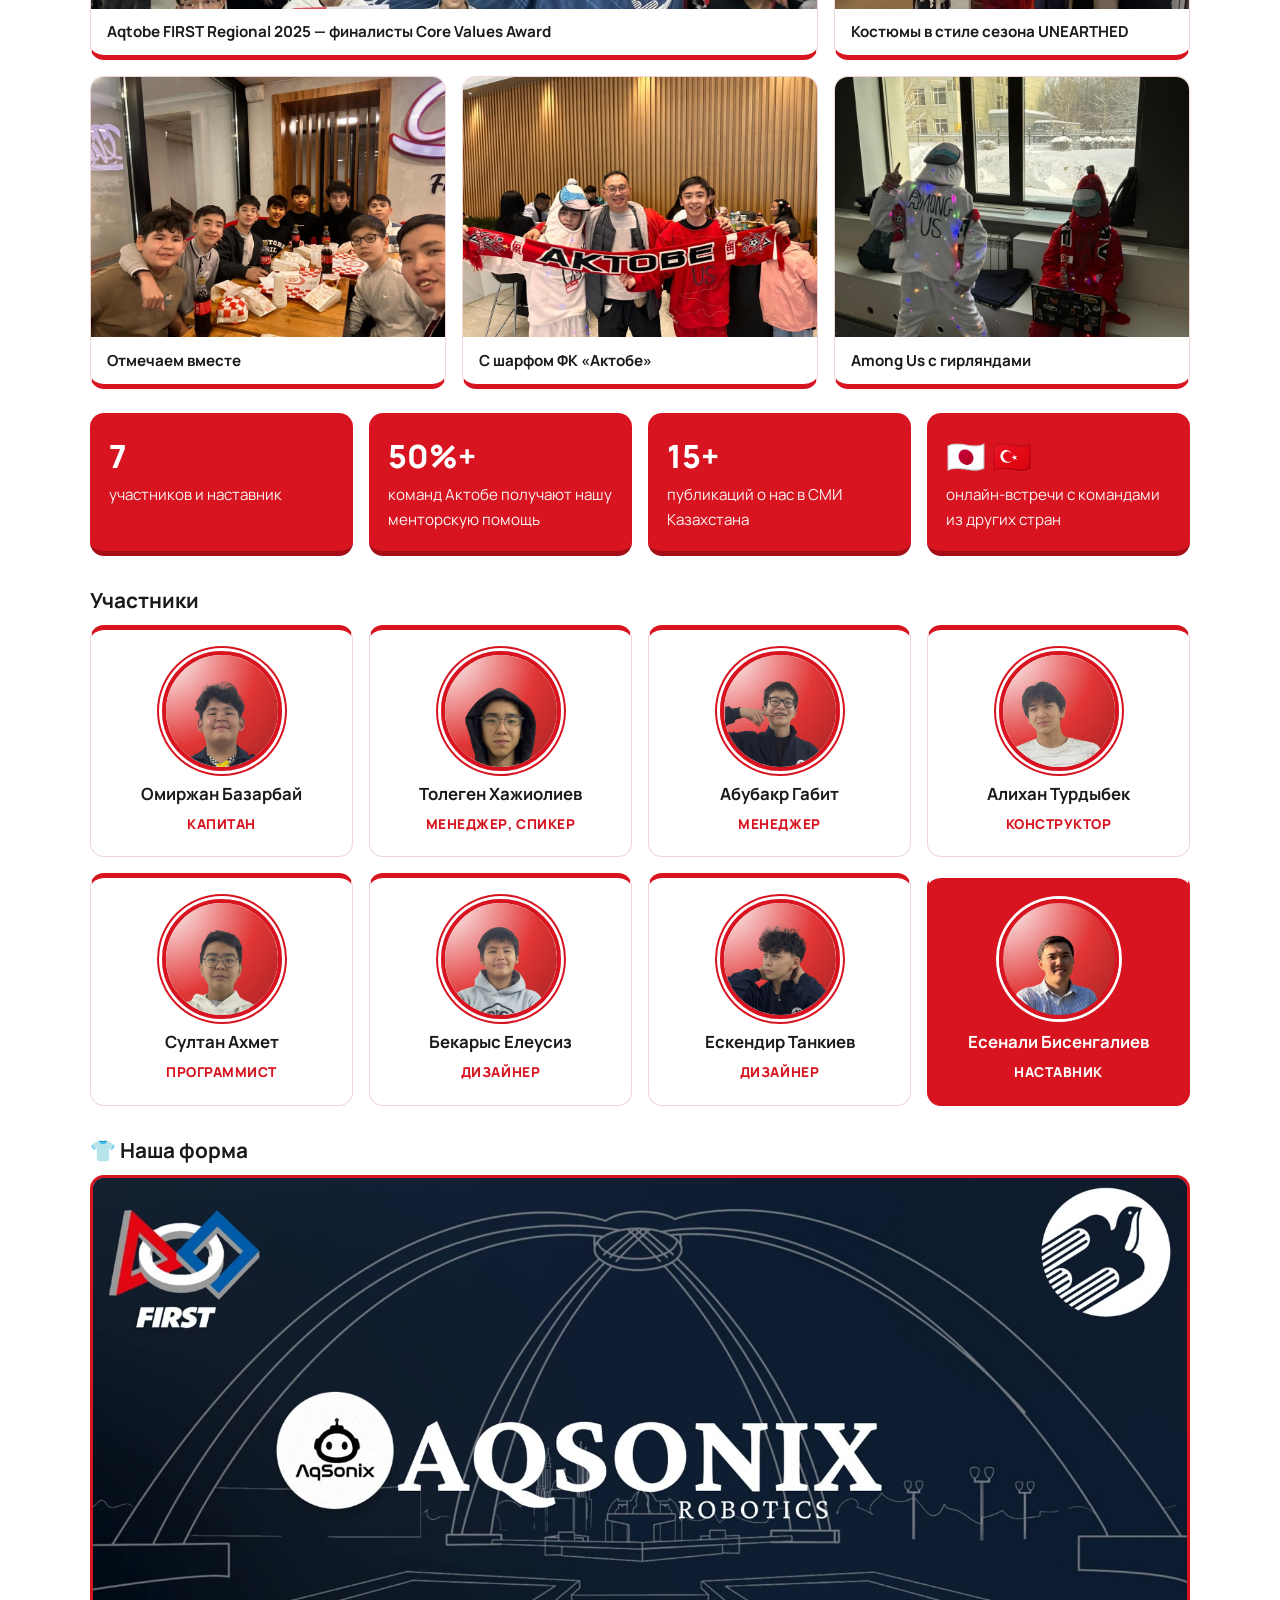
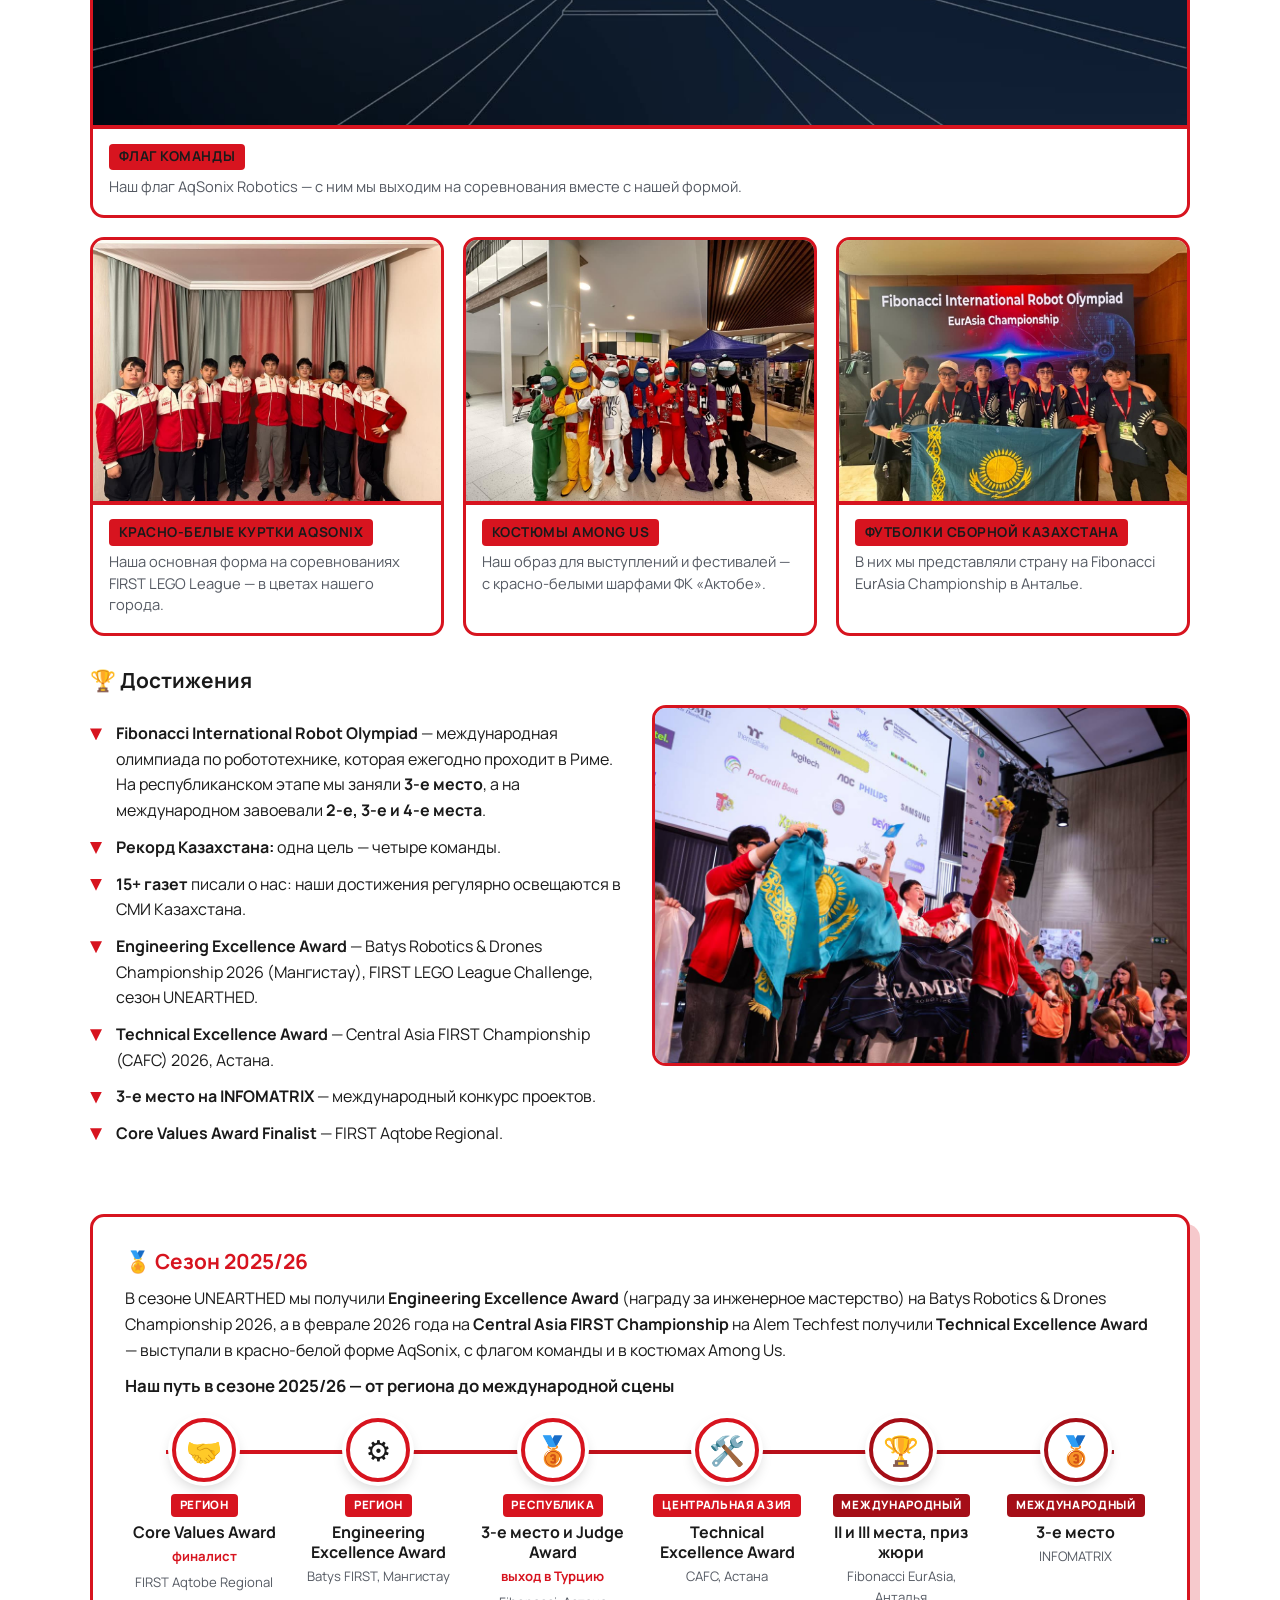
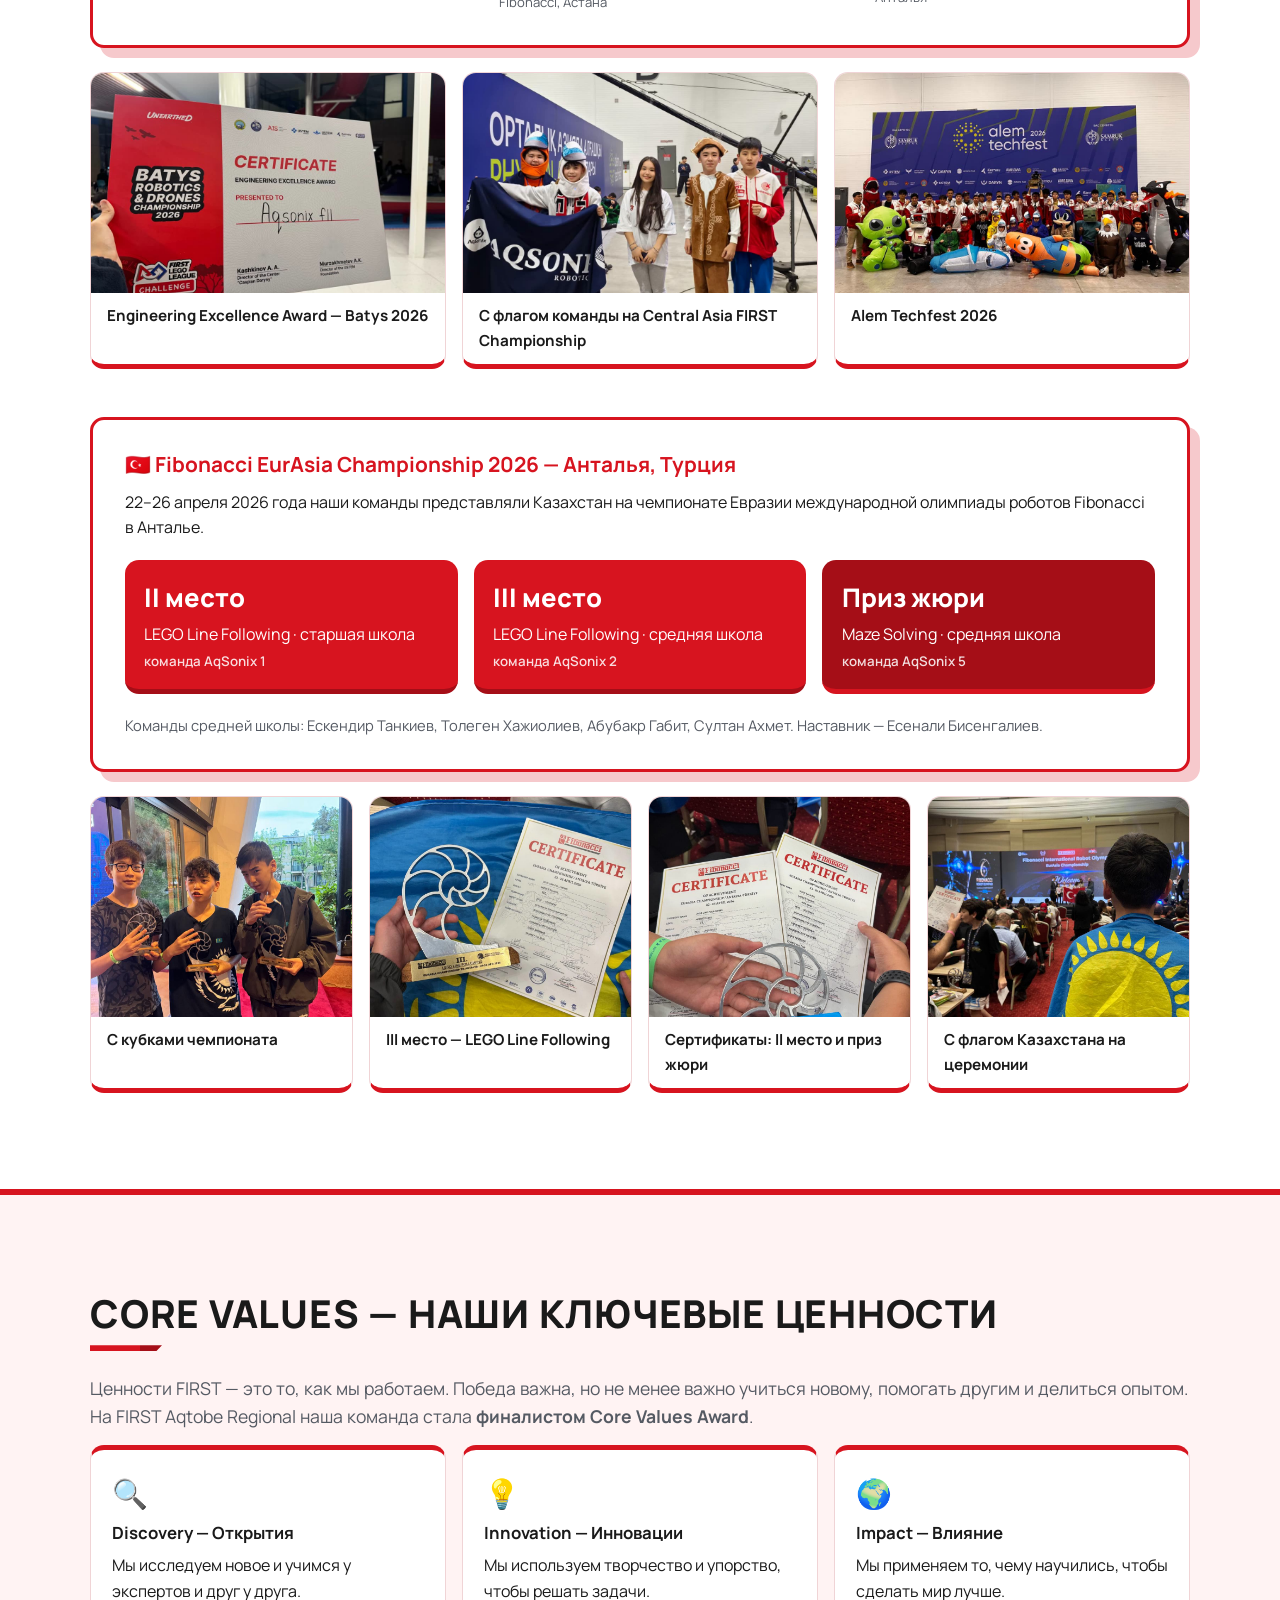
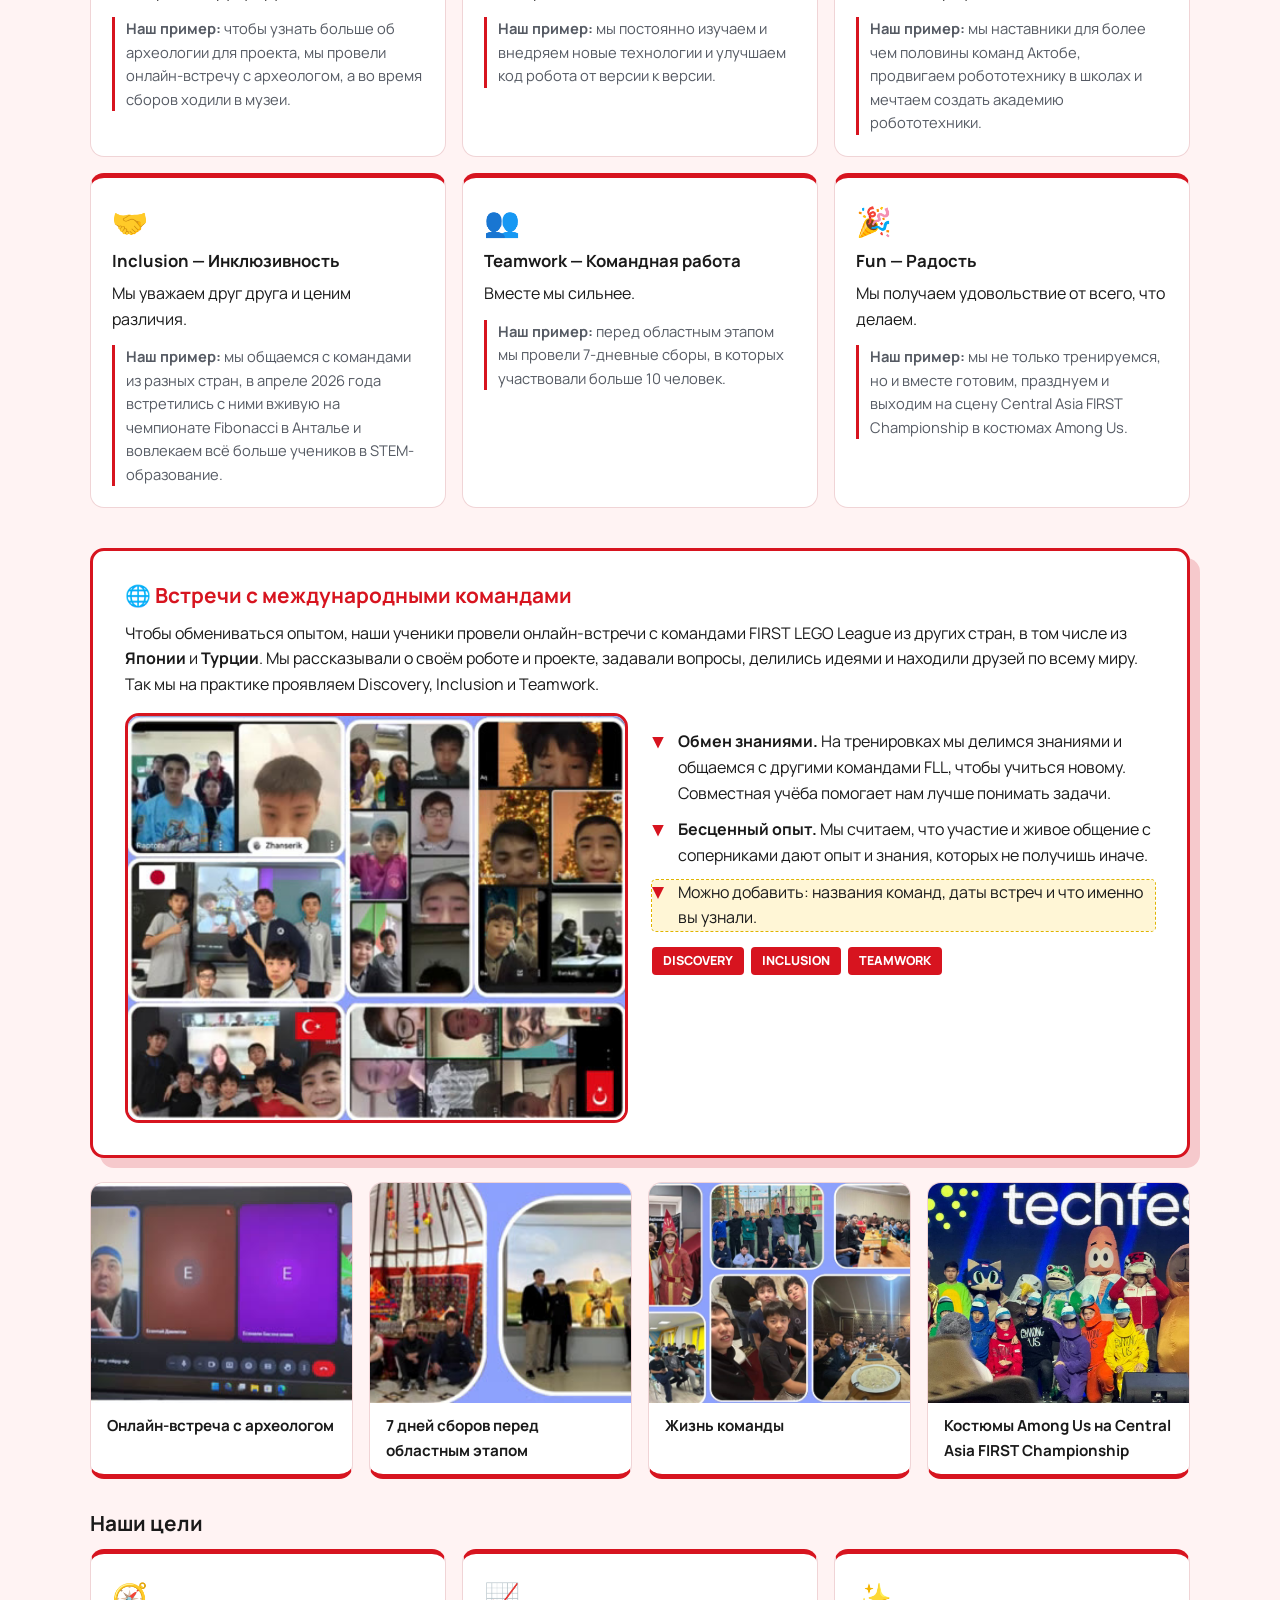
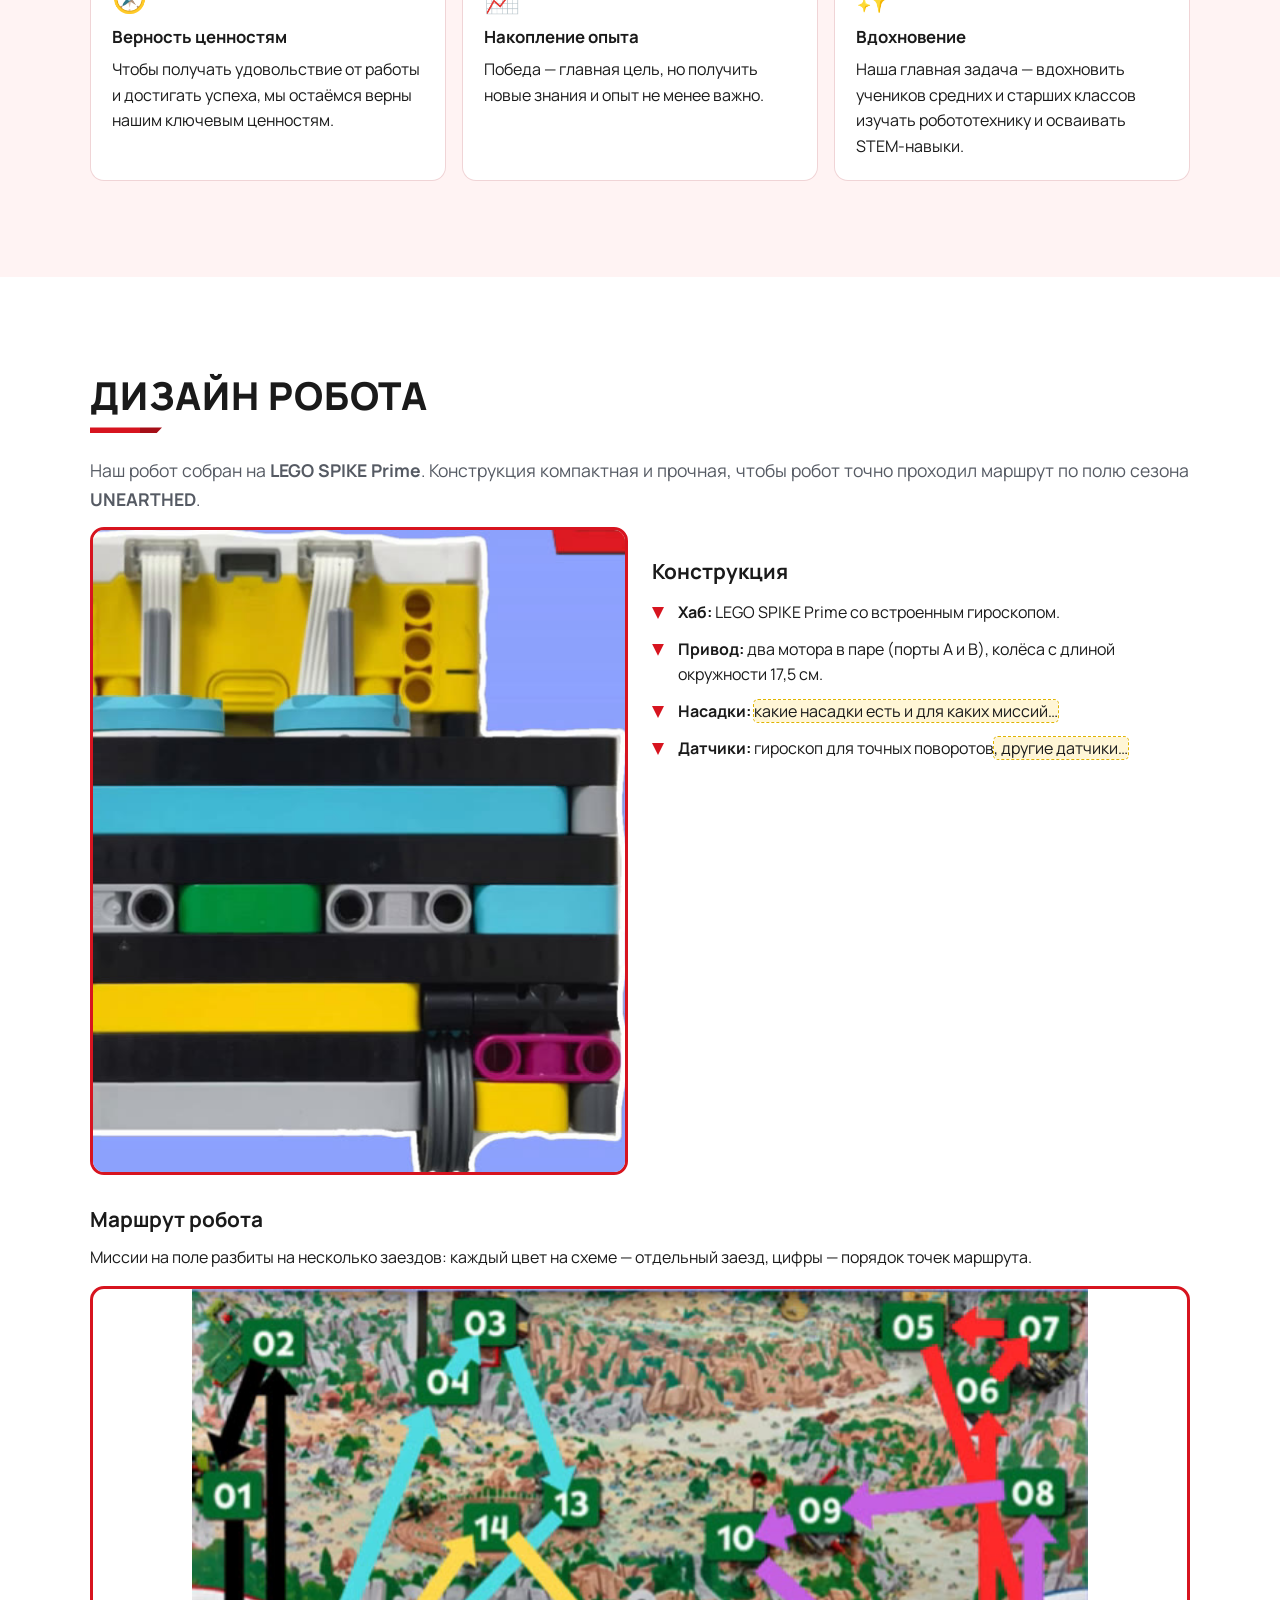
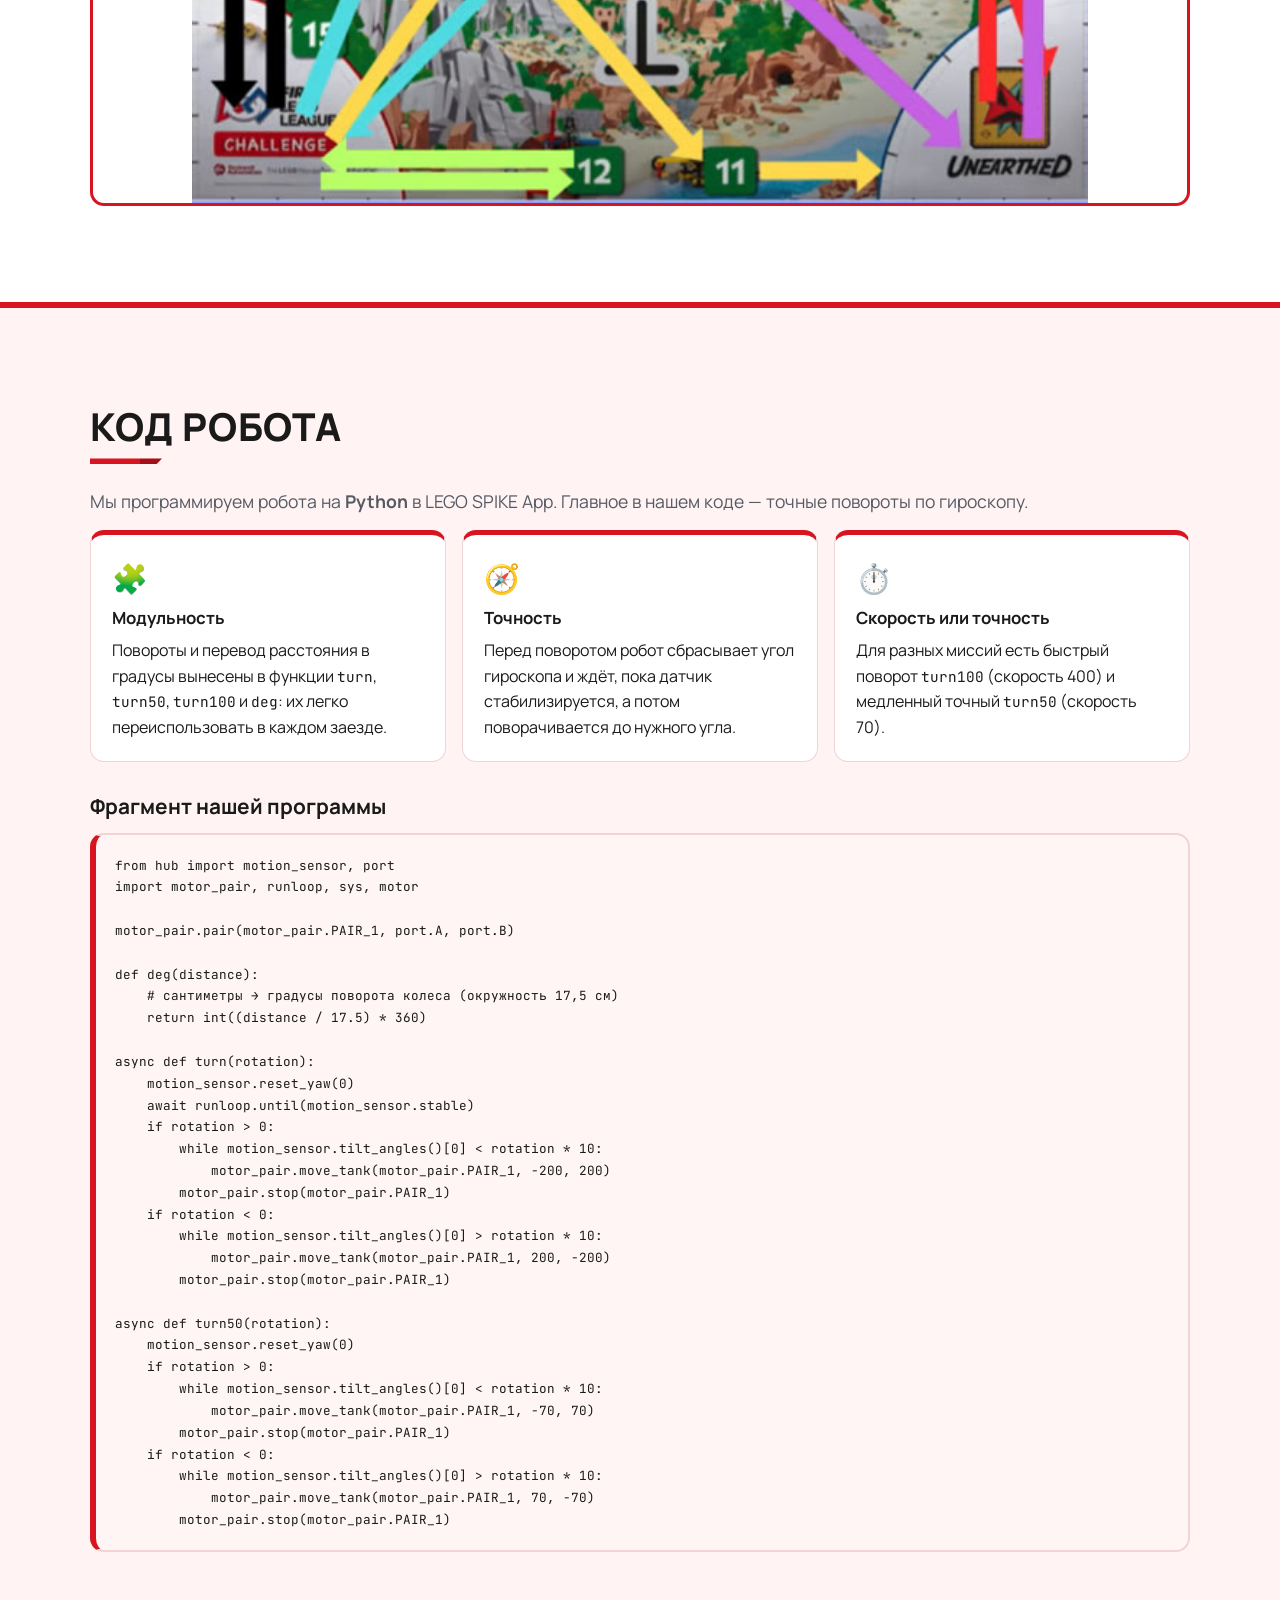
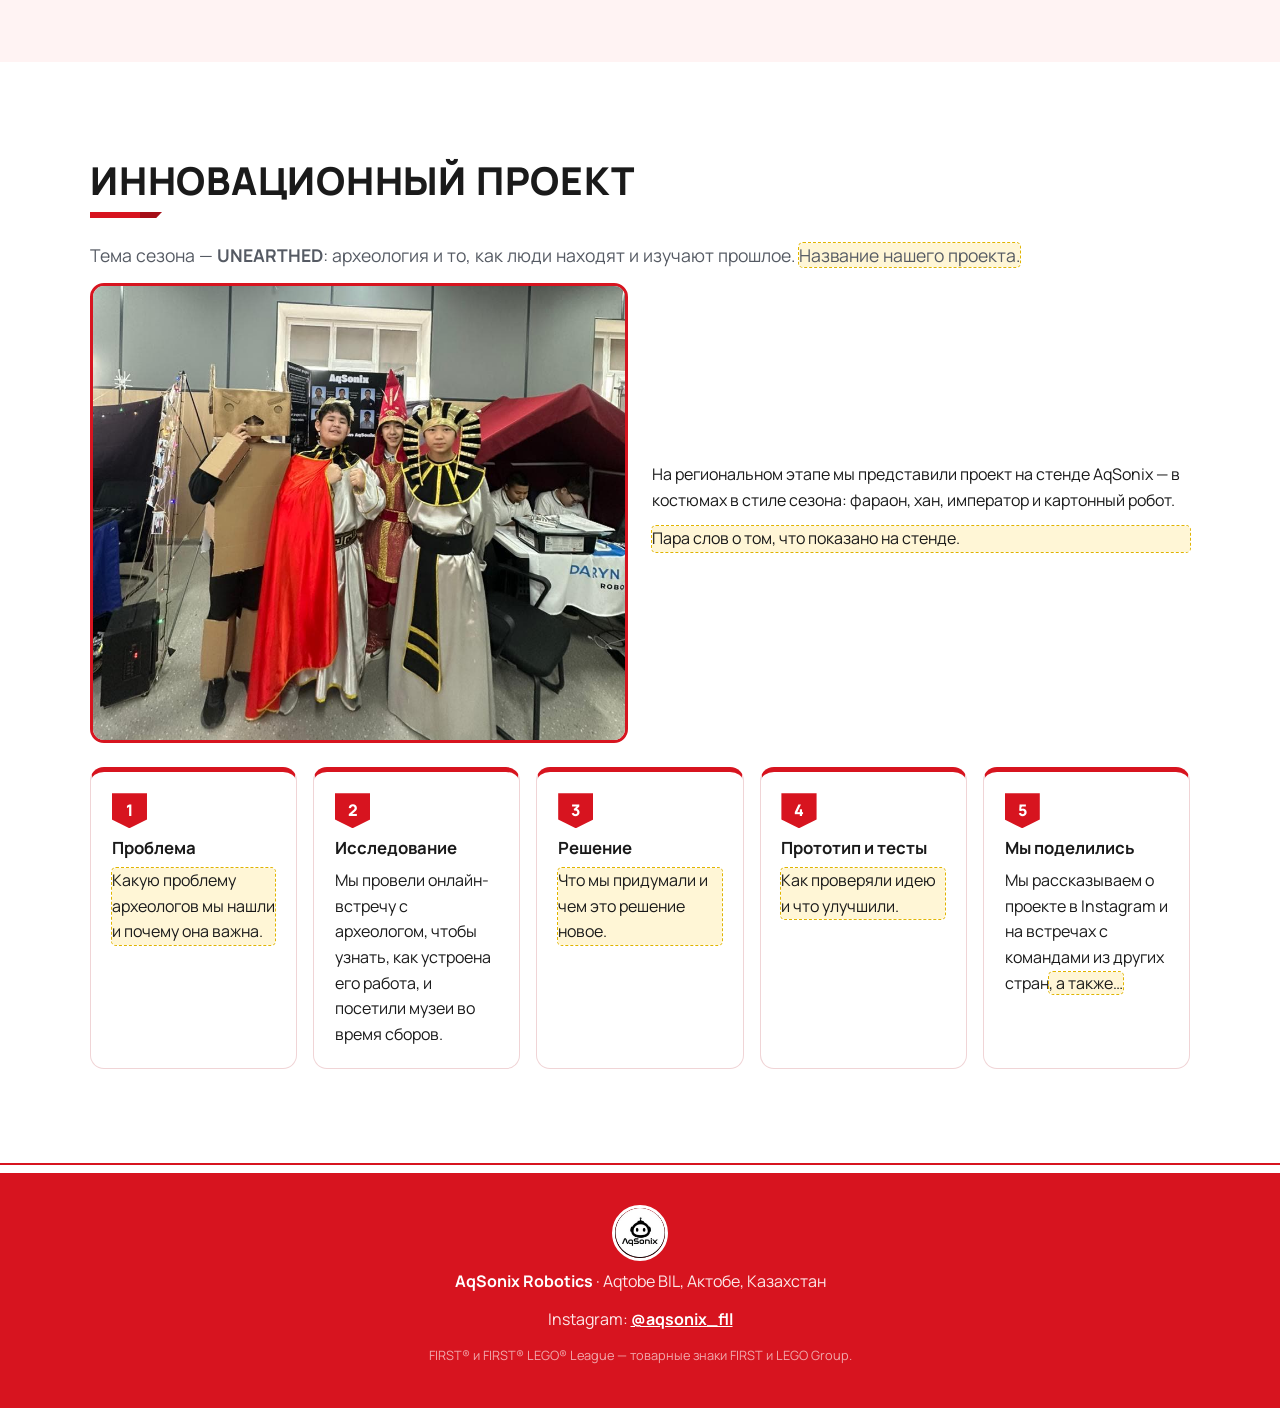
==== commit 47b47139: "Add English version of the site with an RU/EN switch Co-Authored-By: Claude Opus 5.5 <noreply@anthro" ====
--- a/index.html
+++ b/index.html
@@ -5,11 +5,13 @@
   <meta name="viewport" content="width=device-width, initial-scale=1">
   <title>AqSonix Robotics — команда FIRST LEGO League, Актобе</title>
   <meta name="description" content="AqSonix Robotics — команда FIRST LEGO League Challenge из Aqtobe BIL, Актобе: о команде, Core Values, встречи с международными командами, робот, код и проект.">
+  <link rel="alternate" hreflang="ru" href="https://yessenali2001-rgb.github.io/aqsonix/">
+  <link rel="alternate" hreflang="en" href="https://yessenali2001-rgb.github.io/aqsonix/en.html">
   <link rel="icon" href="images/logo.jpg">
   <link rel="preconnect" href="https://fonts.googleapis.com">
   <link rel="preconnect" href="https://fonts.gstatic.com" crossorigin>
   <link href="https://fonts.googleapis.com/css2?family=Manrope:wght@400;600;800&family=Playfair+Display:wght@700;800&family=JetBrains+Mono:wght@400;600&display=swap" rel="stylesheet">
-  <link rel="stylesheet" href="style.css?v=202610091355">
+  <link rel="stylesheet" href="style.css?v=202610091501">
 </head>
 <body>
   <!--
@@ -29,6 +31,7 @@
       <a href="#code">Код робота</a>
       <a href="#project">Инновационный проект</a>
     </nav>
+    <a class="lang" href="en.html" hreflang="en" lang="en" title="English version">EN</a>
   </header>
 
   <main id="top">
--- a/style.css
+++ b/style.css
@@ -315,3 +315,12 @@
 }
 .project-intro { margin-bottom: 1.5rem; align-items: center; }
 .project-intro img.photo { height: 460px; object-fit: cover; object-position: center 85%; }
+
+/* Language switch RU / EN */
+.links { margin-left: auto; }
+.lang {
+  color: var(--white); text-decoration: none; font-weight: 800; font-size: .85rem; letter-spacing: .06em;
+  border: 2px solid var(--white); border-radius: 6px; padding: .2rem .6rem;
+}
+.lang:hover { background: var(--white); color: var(--red); }
+@media (max-width: 820px) { .lang { margin-left: auto; } }
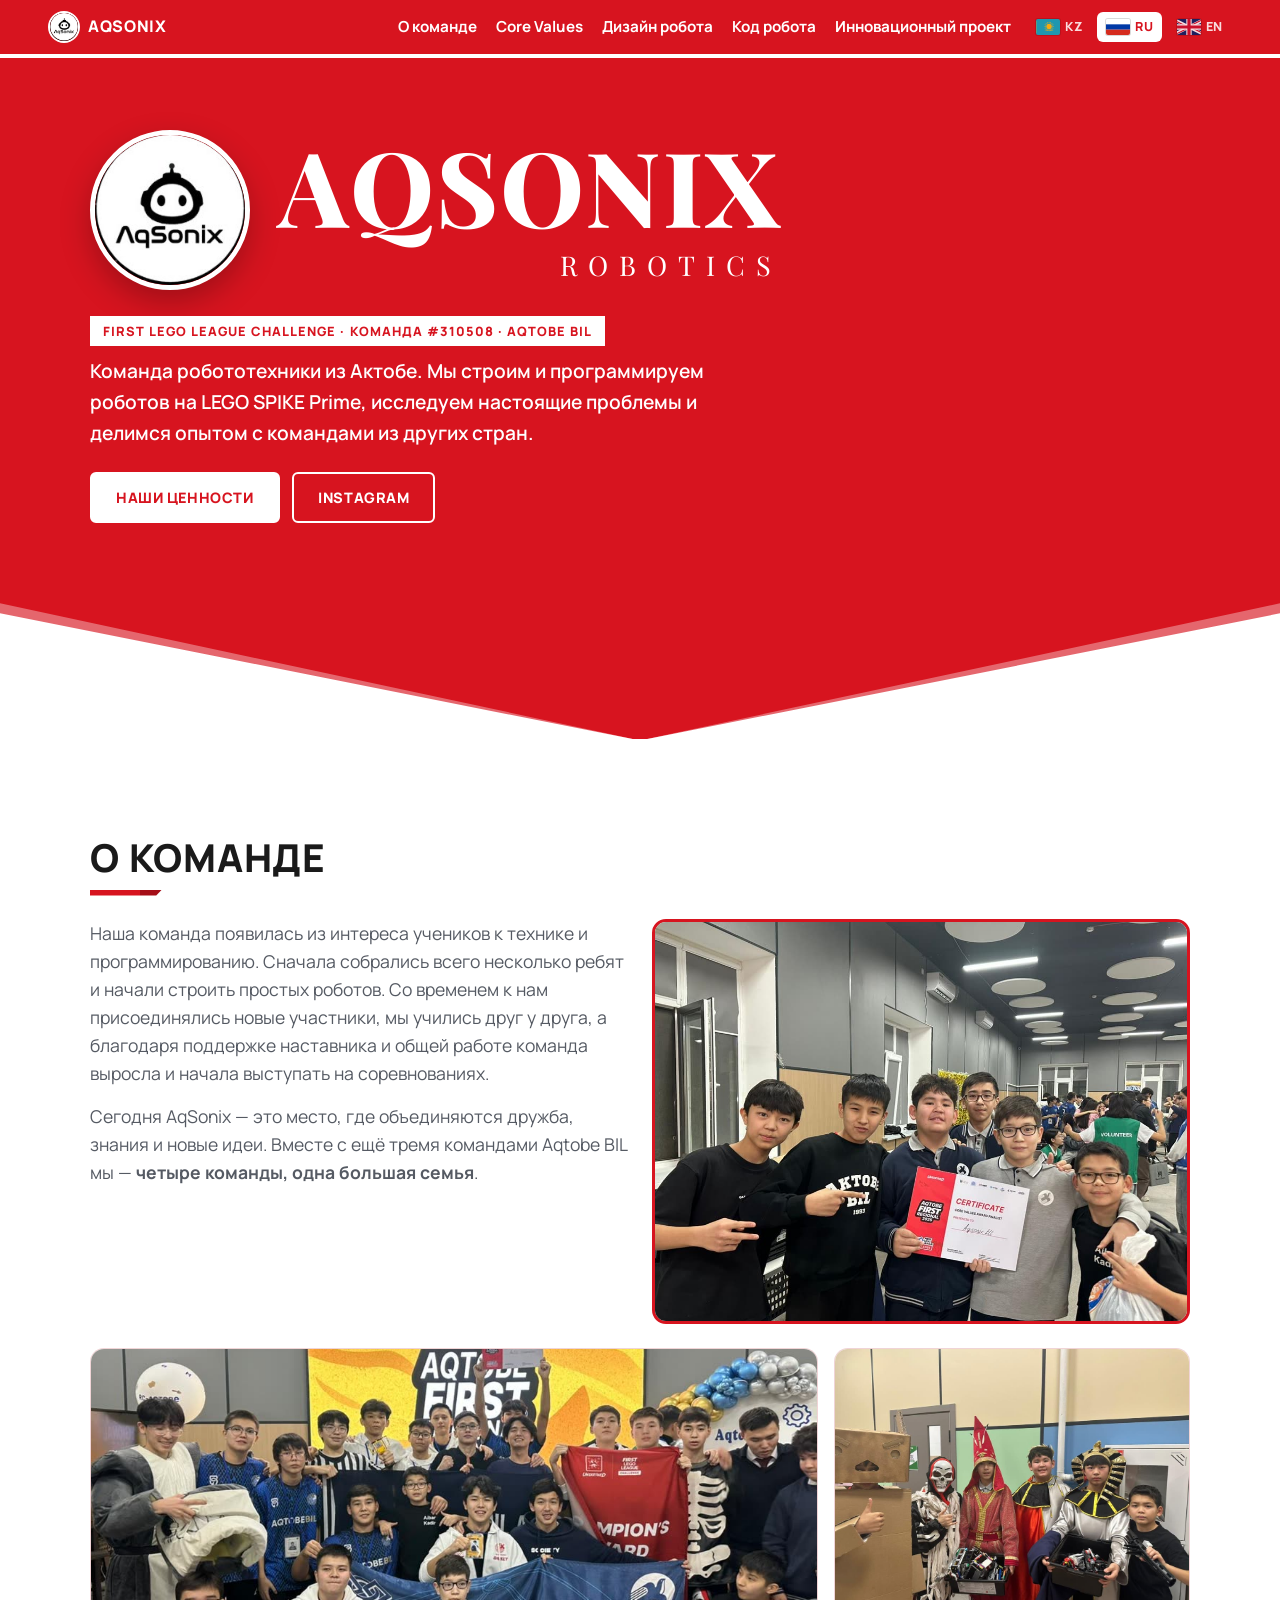
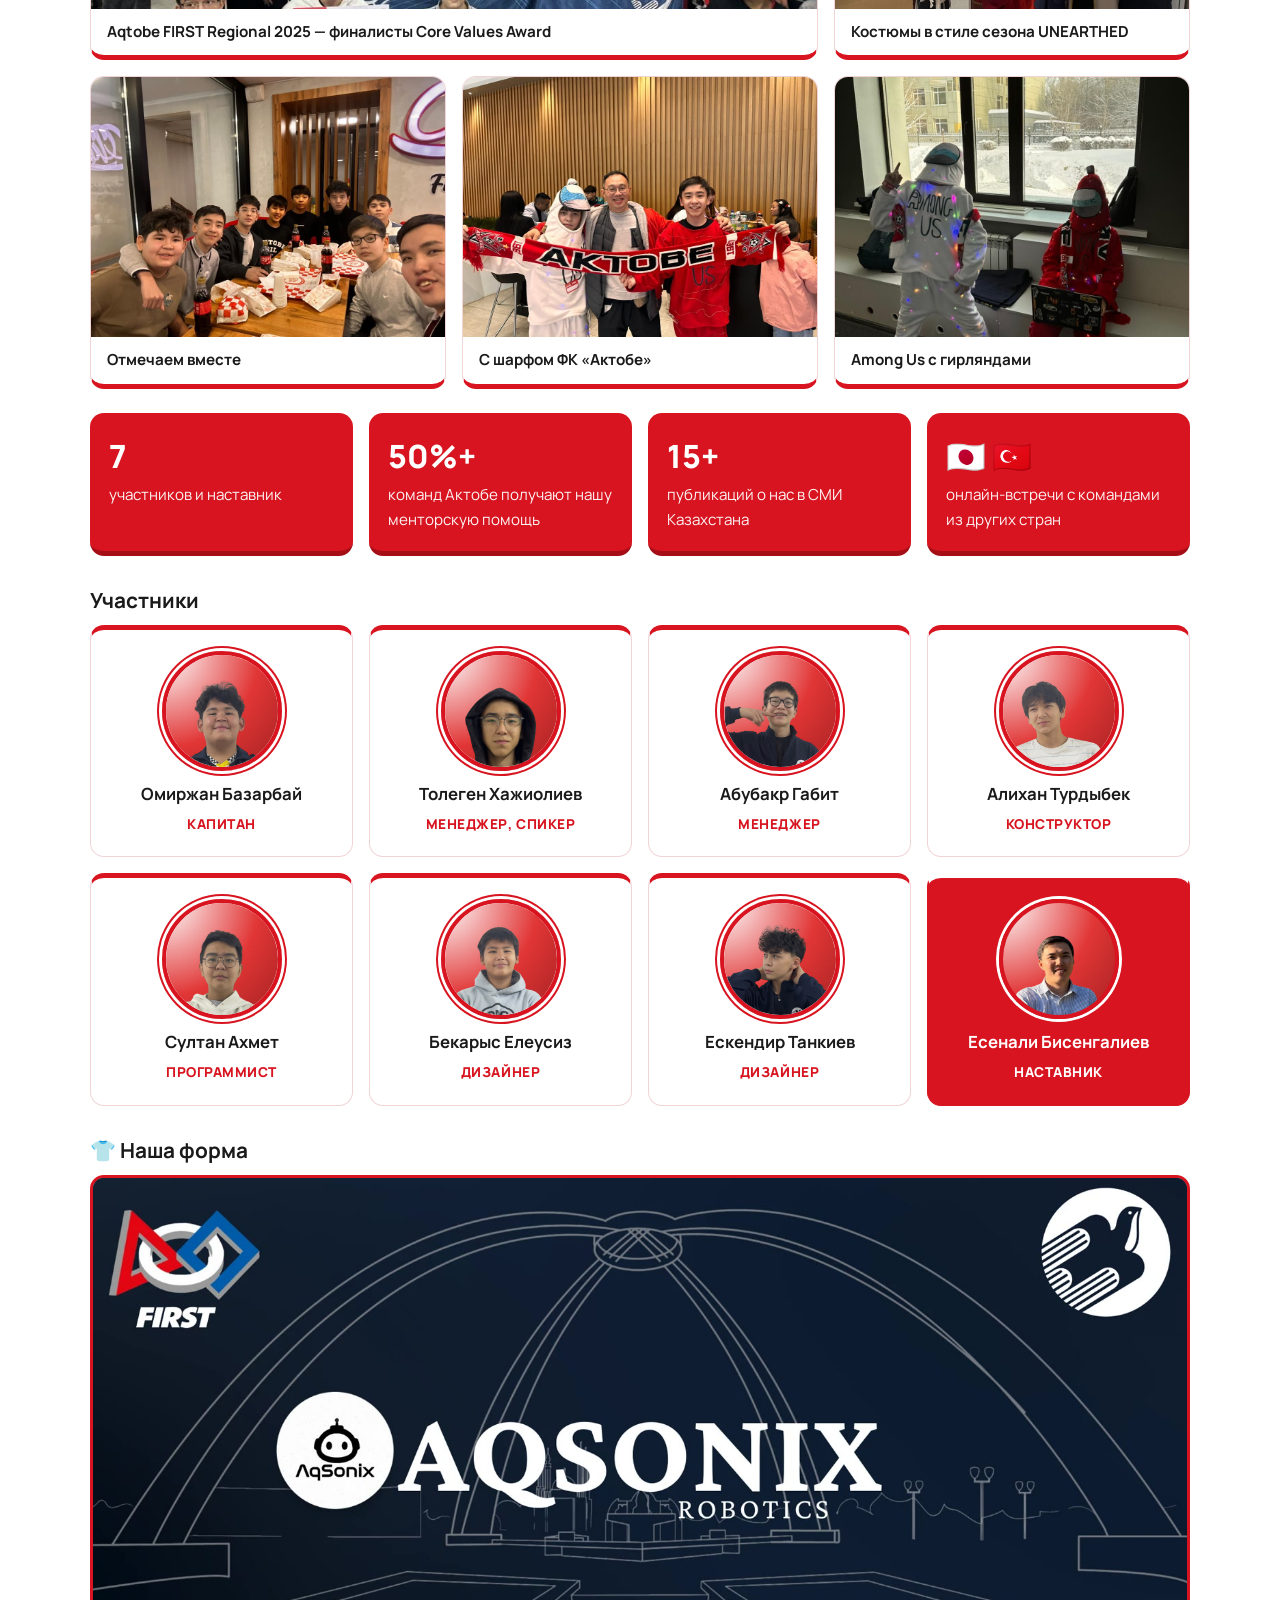
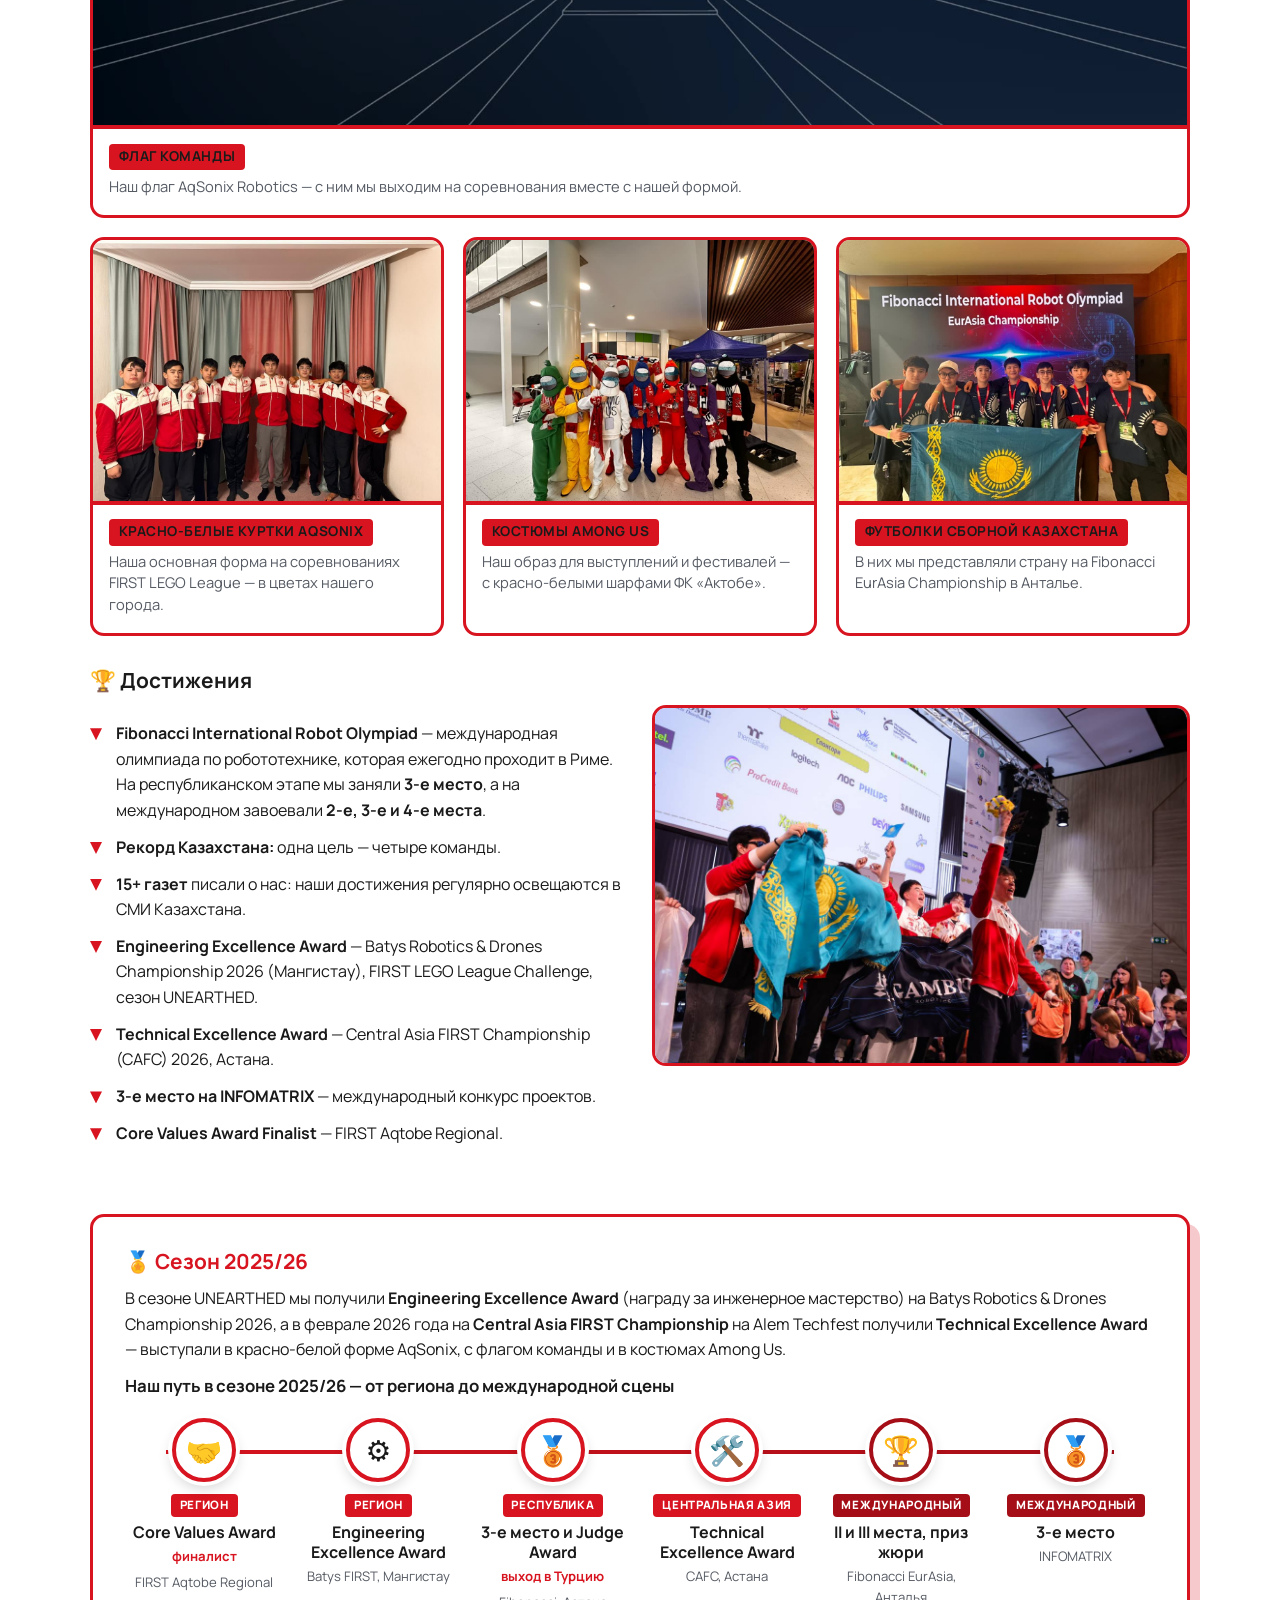
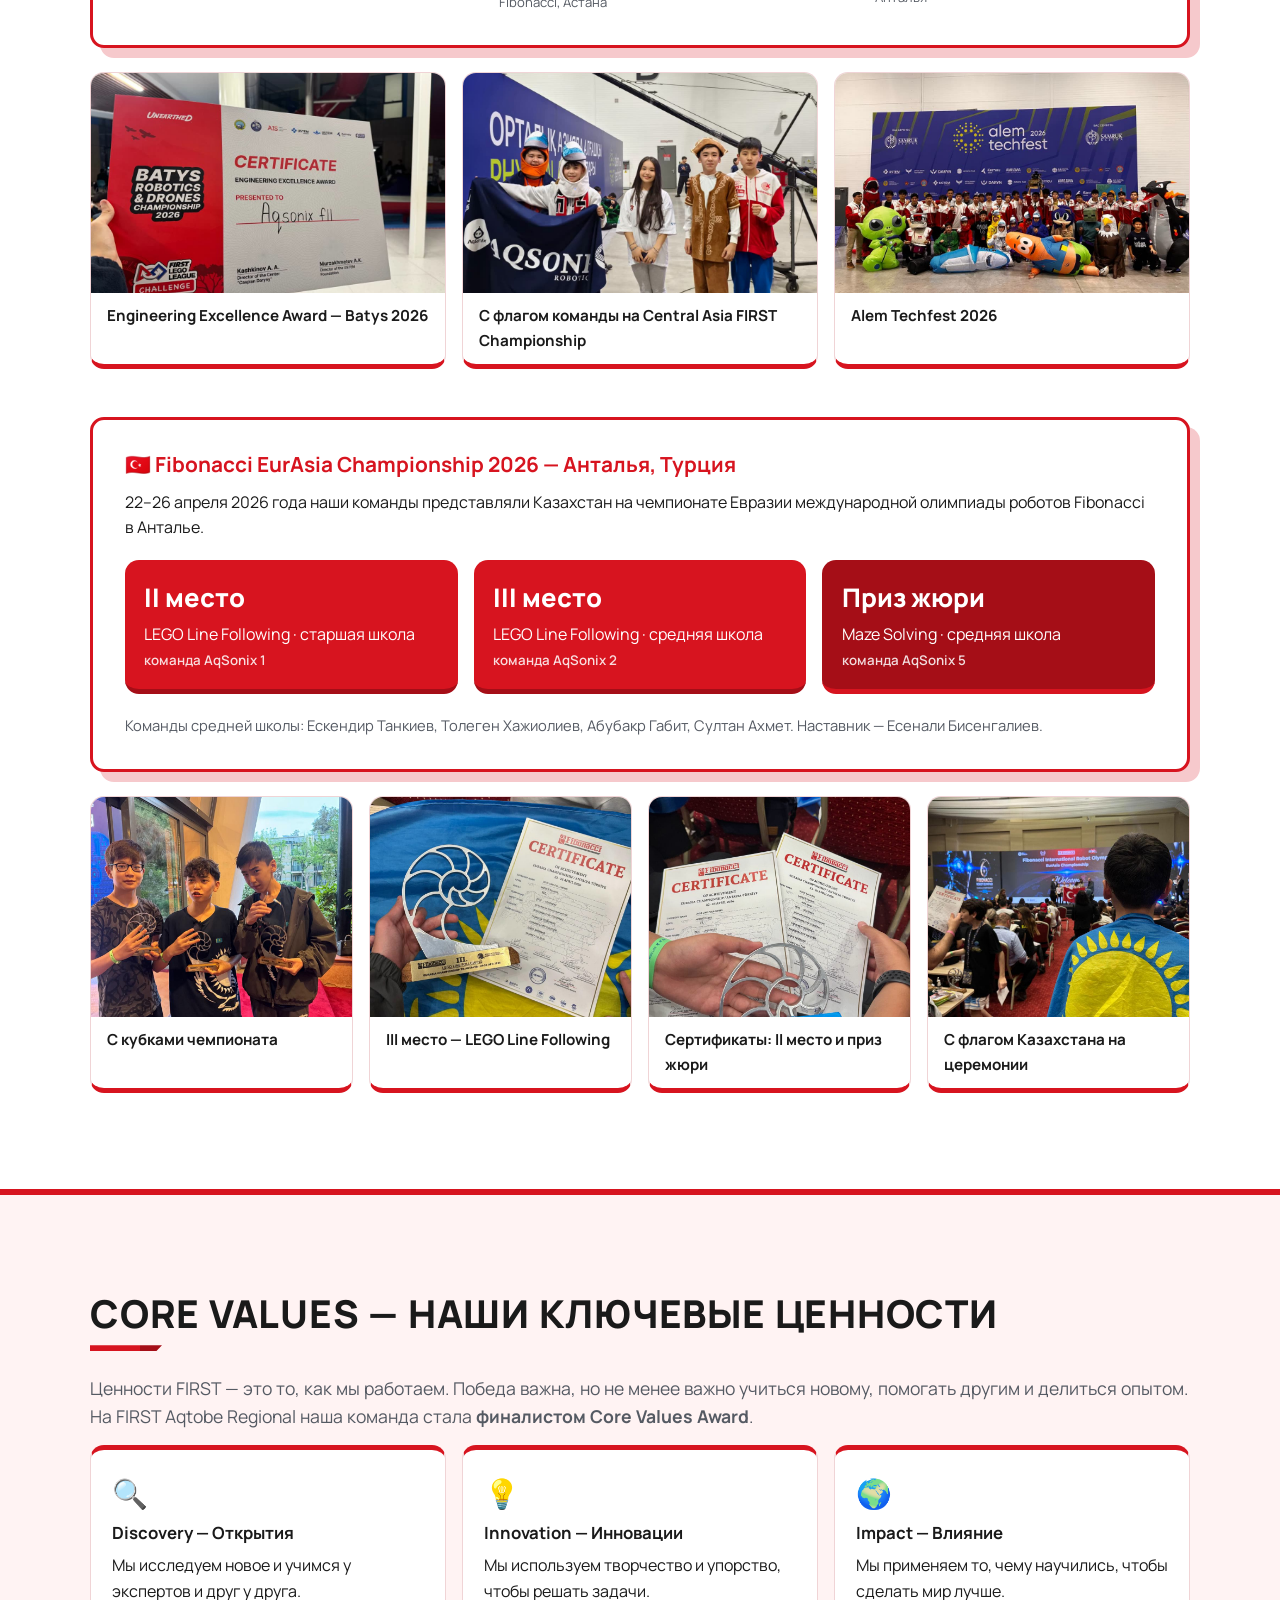
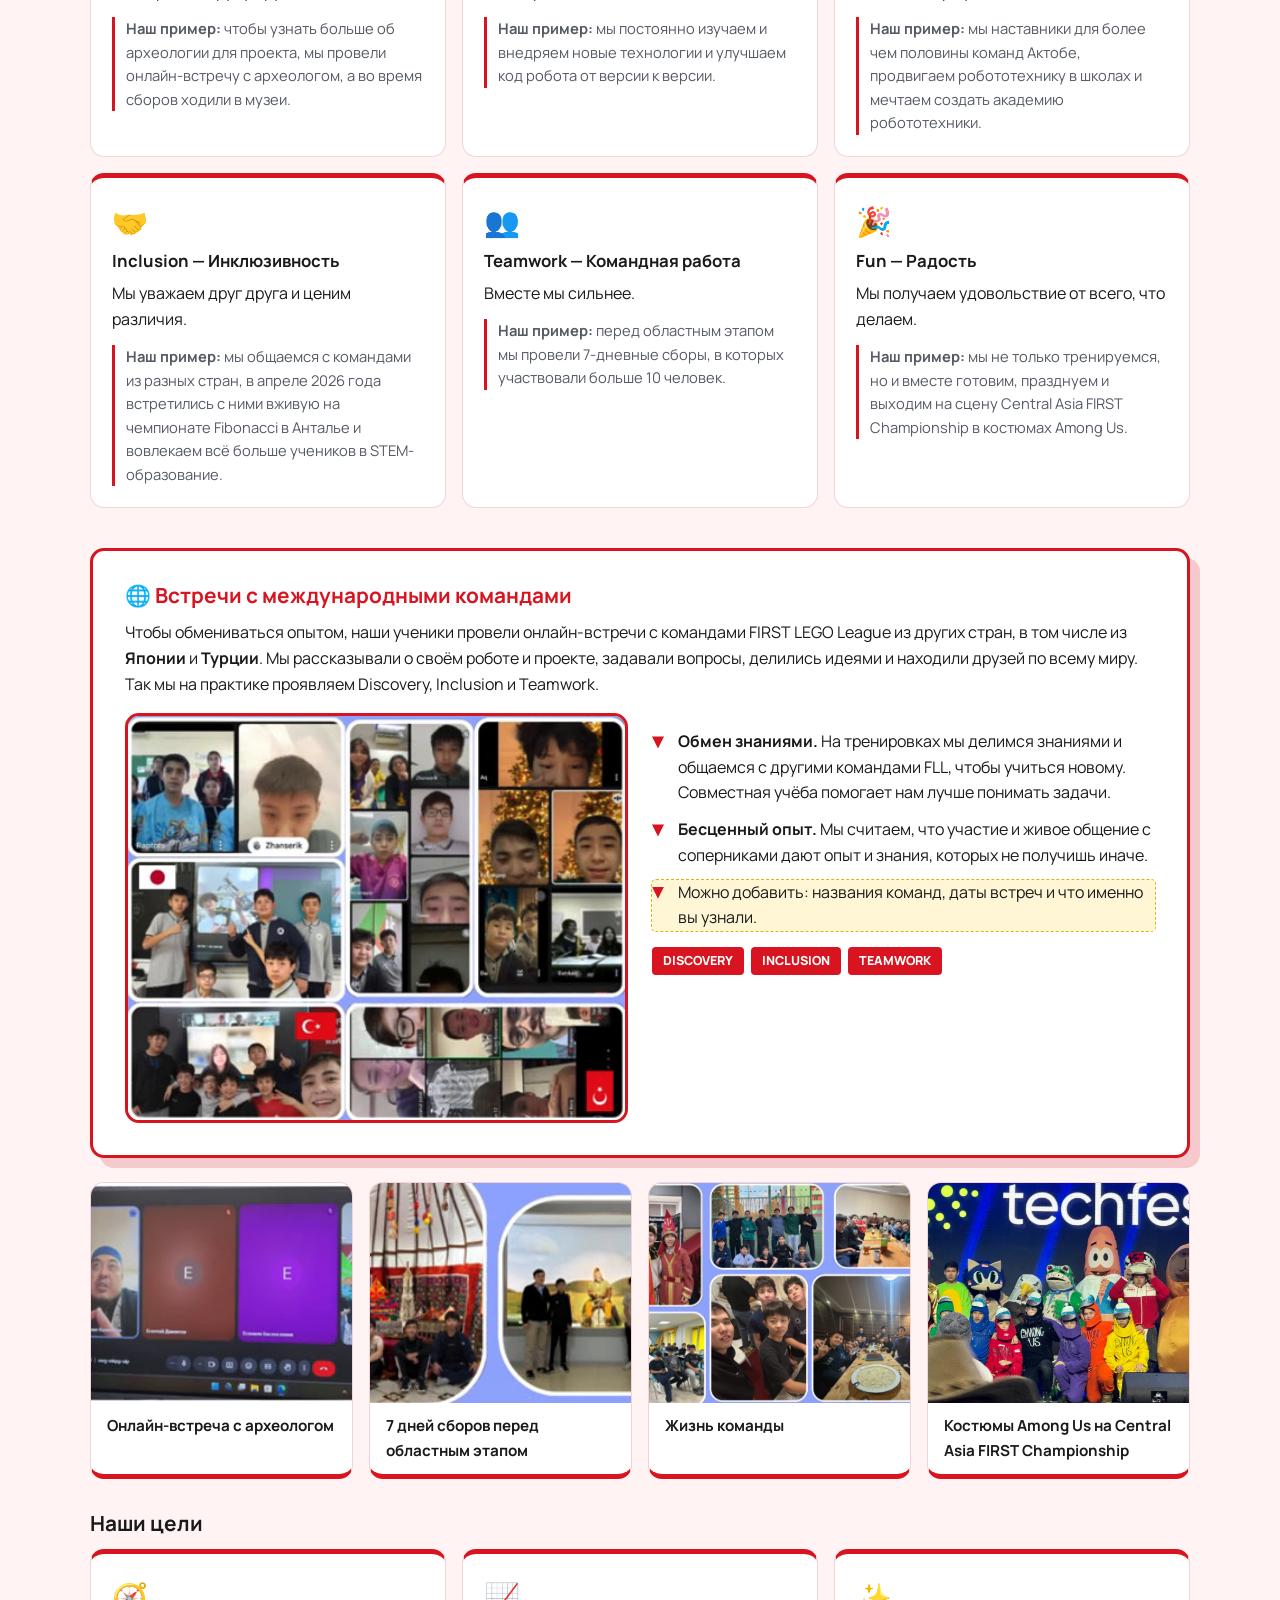
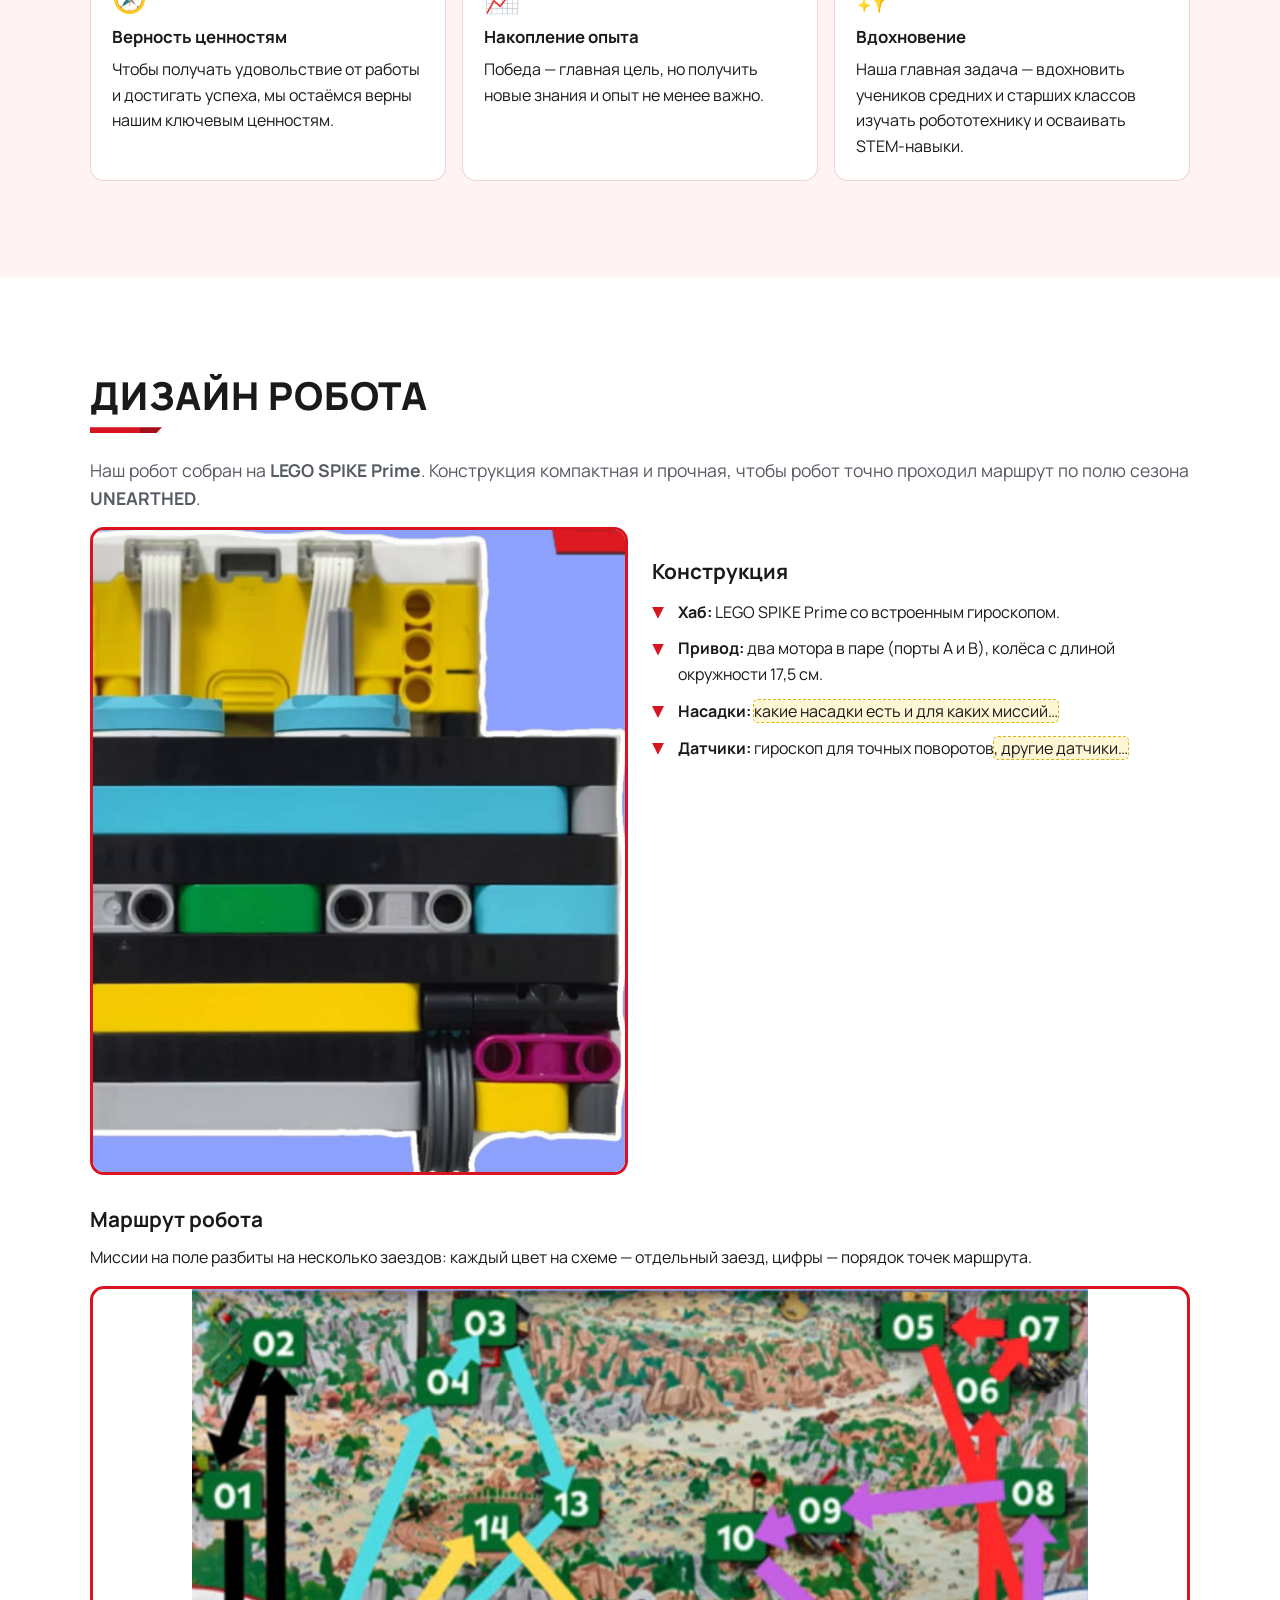
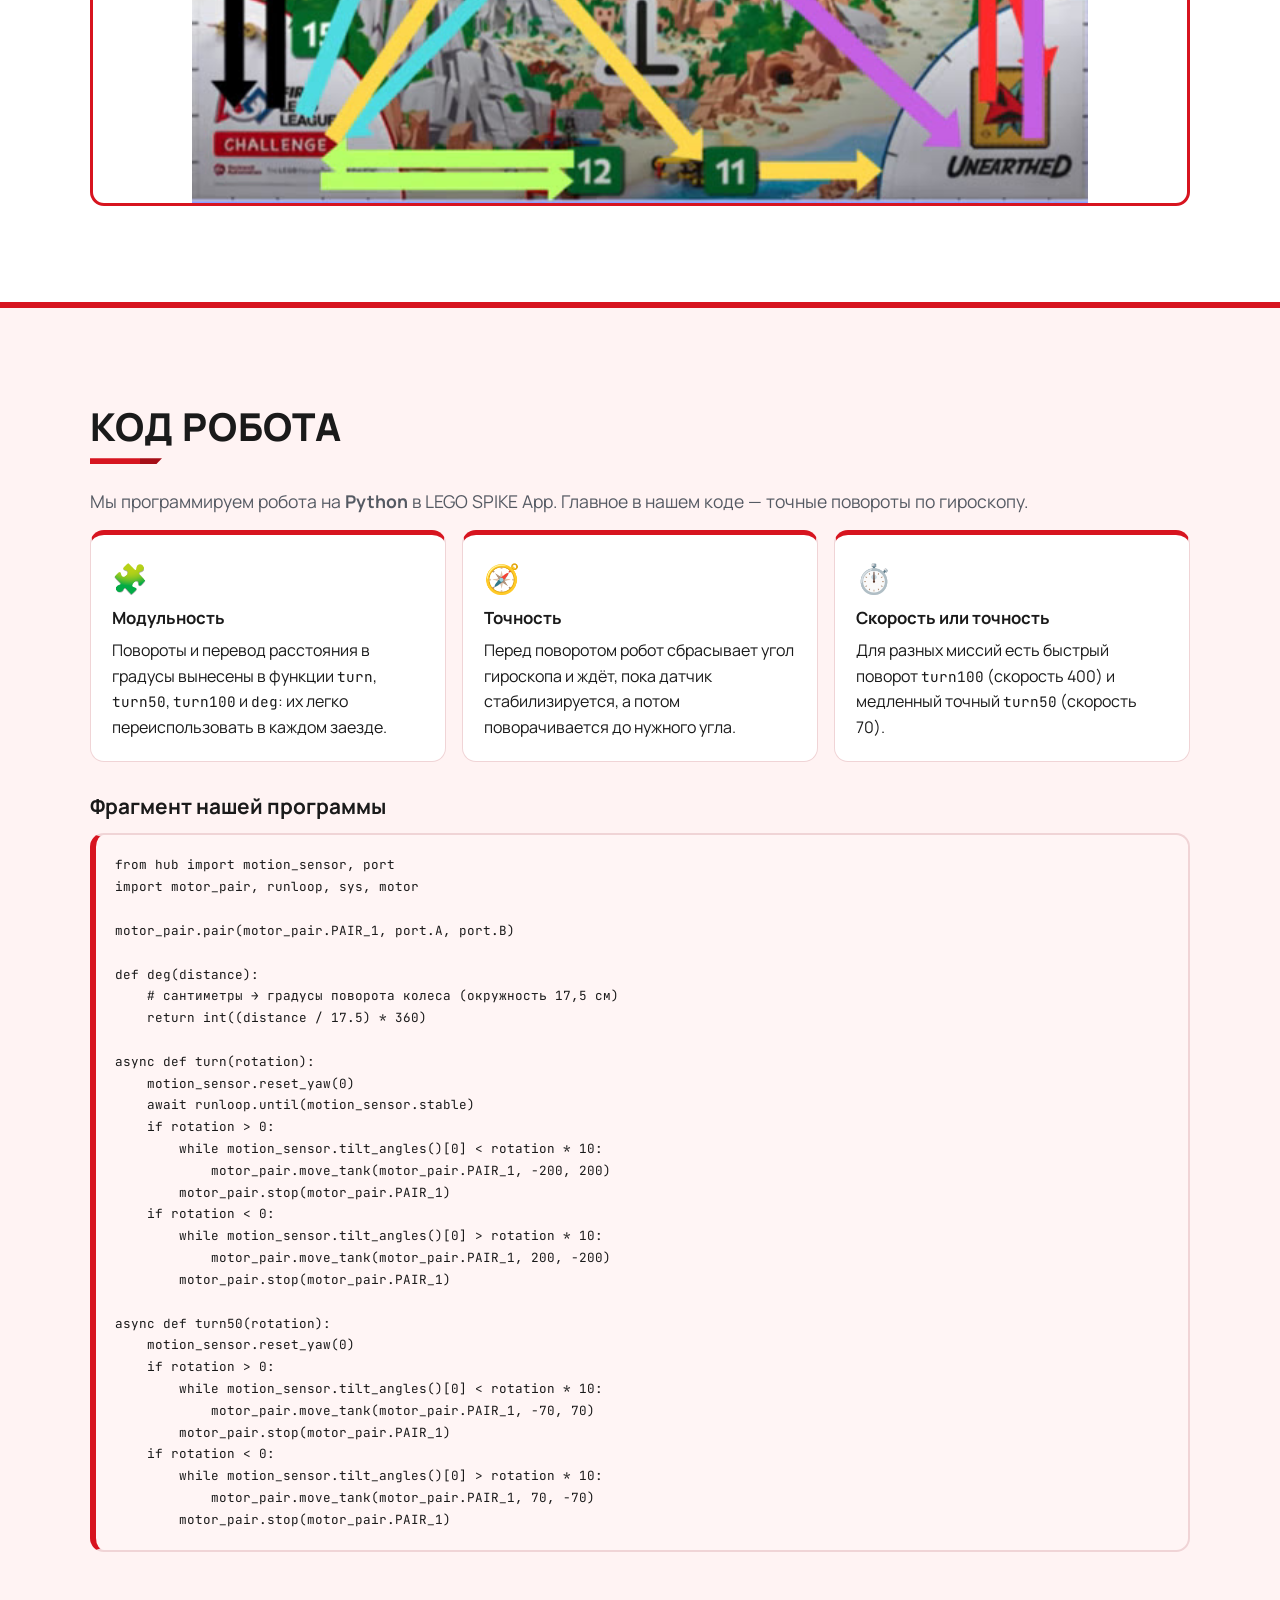
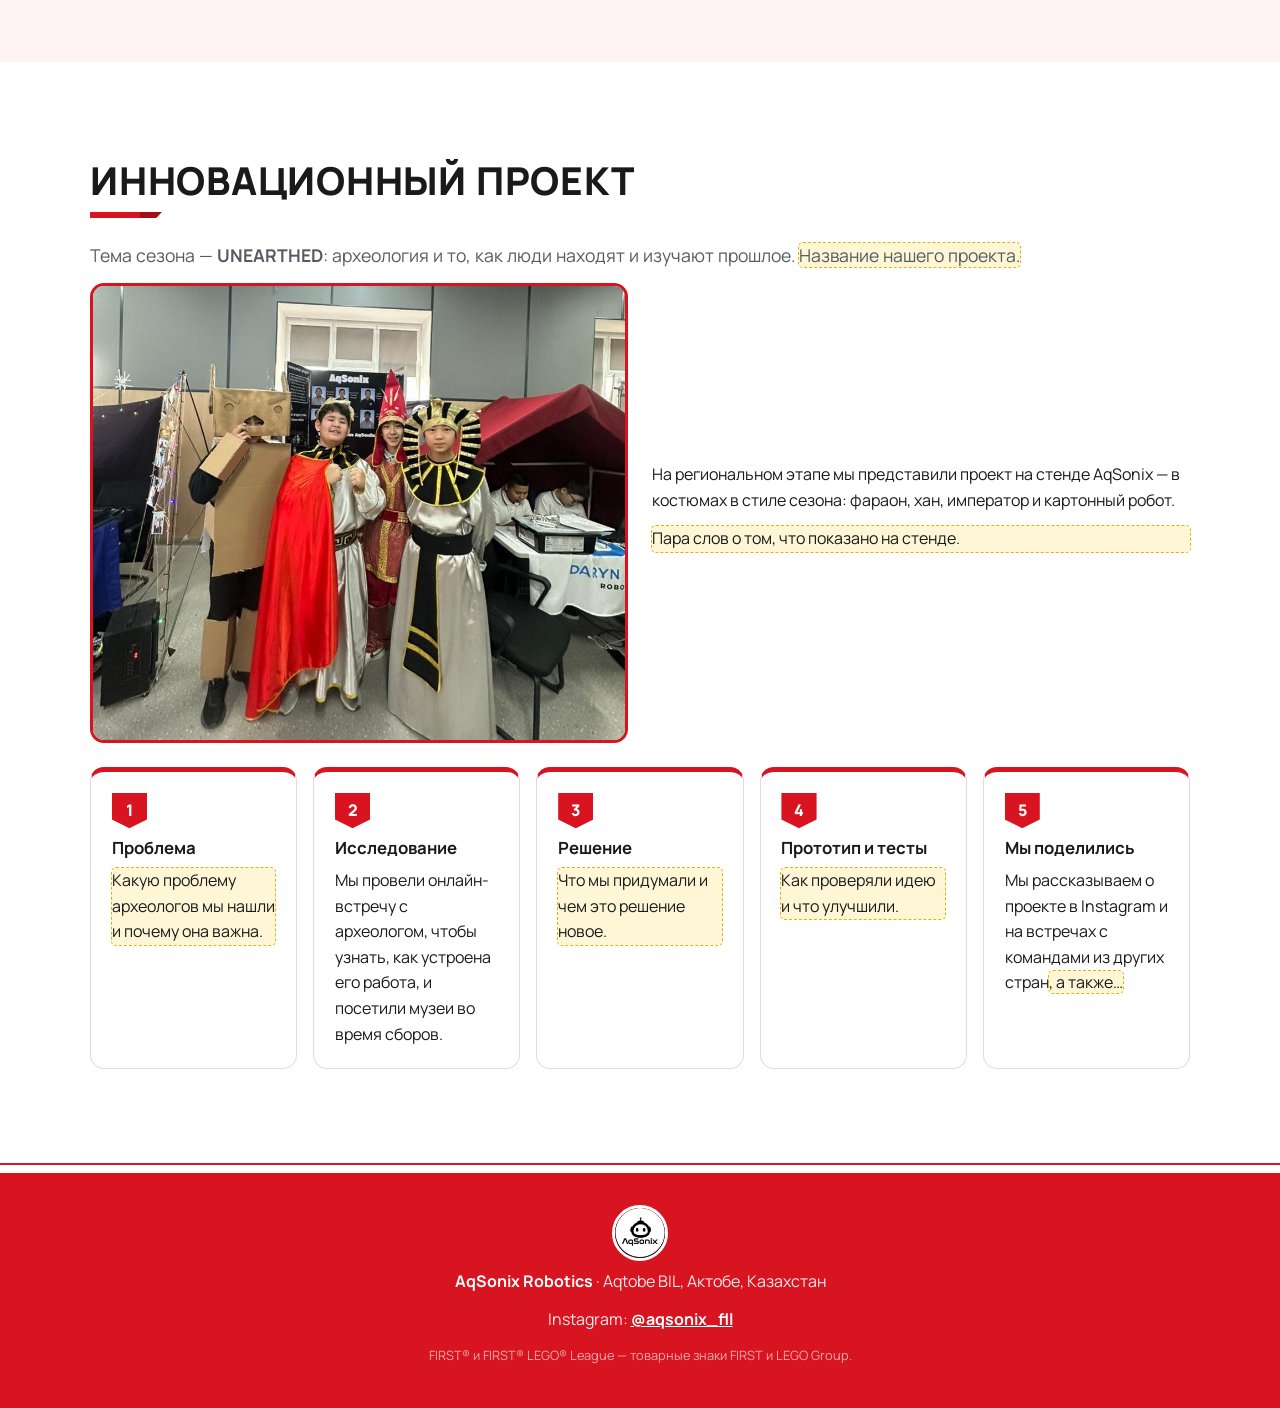
==== commit e86be1a1: "Add Kazakh version and a KZ/RU/EN language switch with flags Co-Authored-By: Claude Opus 5.5 <norepl" ====
--- a/index.html
+++ b/index.html
@@ -5,13 +5,14 @@
   <meta name="viewport" content="width=device-width, initial-scale=1">
   <title>AqSonix Robotics — команда FIRST LEGO League, Актобе</title>
   <meta name="description" content="AqSonix Robotics — команда FIRST LEGO League Challenge из Aqtobe BIL, Актобе: о команде, Core Values, встречи с международными командами, робот, код и проект.">
+  <link rel="alternate" hreflang="kk" href="https://yessenali2001-rgb.github.io/aqsonix/kz.html">
   <link rel="alternate" hreflang="ru" href="https://yessenali2001-rgb.github.io/aqsonix/">
   <link rel="alternate" hreflang="en" href="https://yessenali2001-rgb.github.io/aqsonix/en.html">
   <link rel="icon" href="images/logo.jpg">
   <link rel="preconnect" href="https://fonts.googleapis.com">
   <link rel="preconnect" href="https://fonts.gstatic.com" crossorigin>
   <link href="https://fonts.googleapis.com/css2?family=Manrope:wght@400;600;800&family=Playfair+Display:wght@700;800&family=JetBrains+Mono:wght@400;600&display=swap" rel="stylesheet">
-  <link rel="stylesheet" href="style.css?v=202610091501">
+  <link rel="stylesheet" href="style.css?v=202610091521">
 </head>
 <body>
   <!--
@@ -31,7 +32,11 @@
       <a href="#code">Код робота</a>
       <a href="#project">Инновационный проект</a>
     </nav>
-    <a class="lang" href="en.html" hreflang="en" lang="en" title="English version">EN</a>
+    <div class="langs" aria-label="Language / Тіл / Язык">
+      <a href="kz.html" hreflang="kk" lang="kk" title="Қазақша"><img src="images/flags/kz.svg" alt="" width="24" height="16"><span>KZ</span></a>
+      <a href="index.html" hreflang="ru" lang="ru" title="Русский" class="active" aria-current="page"><img src="images/flags/ru.svg" alt="" width="24" height="16"><span>RU</span></a>
+      <a href="en.html" hreflang="en" lang="en" title="English"><img src="images/flags/gb.svg" alt="" width="24" height="16"><span>EN</span></a>
+    </div>
   </header>
 
   <main id="top">
--- a/style.css
+++ b/style.css
@@ -74,7 +74,7 @@
 .links a:hover { text-decoration: underline; text-underline-offset: 4px; }
 .menu-btn { display: none; background: none; border: 0; font-size: 1.6rem; color: var(--white); cursor: pointer; }
 
-@media (max-width: 820px) {
+@media (max-width: 1180px) {
   .menu-btn { display: block; }
   .links {
     display: none; position: absolute; top: 100%; left: 0; right: 0;
@@ -316,11 +316,19 @@
 .project-intro { margin-bottom: 1.5rem; align-items: center; }
 .project-intro img.photo { height: 460px; object-fit: cover; object-position: center 85%; }
 
-/* Language switch RU / EN */
+/* Language switch: KZ / RU / EN with flags */
 .links { margin-left: auto; }
-.lang {
-  color: var(--white); text-decoration: none; font-weight: 800; font-size: .85rem; letter-spacing: .06em;
-  border: 2px solid var(--white); border-radius: 6px; padding: .2rem .6rem;
-}
-.lang:hover { background: var(--white); color: var(--red); }
-@media (max-width: 820px) { .lang { margin-left: auto; } }
+.langs { display: flex; gap: .35rem; flex-shrink: 0; }
+.langs a {
+  display: flex; align-items: center; gap: .3rem; padding: .2rem .45rem; border-radius: 6px;
+  color: var(--white); text-decoration: none; font-weight: 800; font-size: .78rem; letter-spacing: .04em;
+  border: 2px solid transparent; opacity: .85;
+}
+.langs a:hover { opacity: 1; border-color: rgba(255,255,255,.6); }
+.langs a.active { background: var(--white); color: var(--red); opacity: 1; }
+.langs img { display: block; width: 24px; height: 16px; border-radius: 2px; box-shadow: 0 0 0 1px rgba(0,0,0,.15); object-fit: cover; }
+@media (max-width: 1180px) { .langs { margin-left: auto; } }
+@media (max-width: 520px) {
+  .langs span { display: none; }
+  .langs a { padding: .3rem; }
+}
